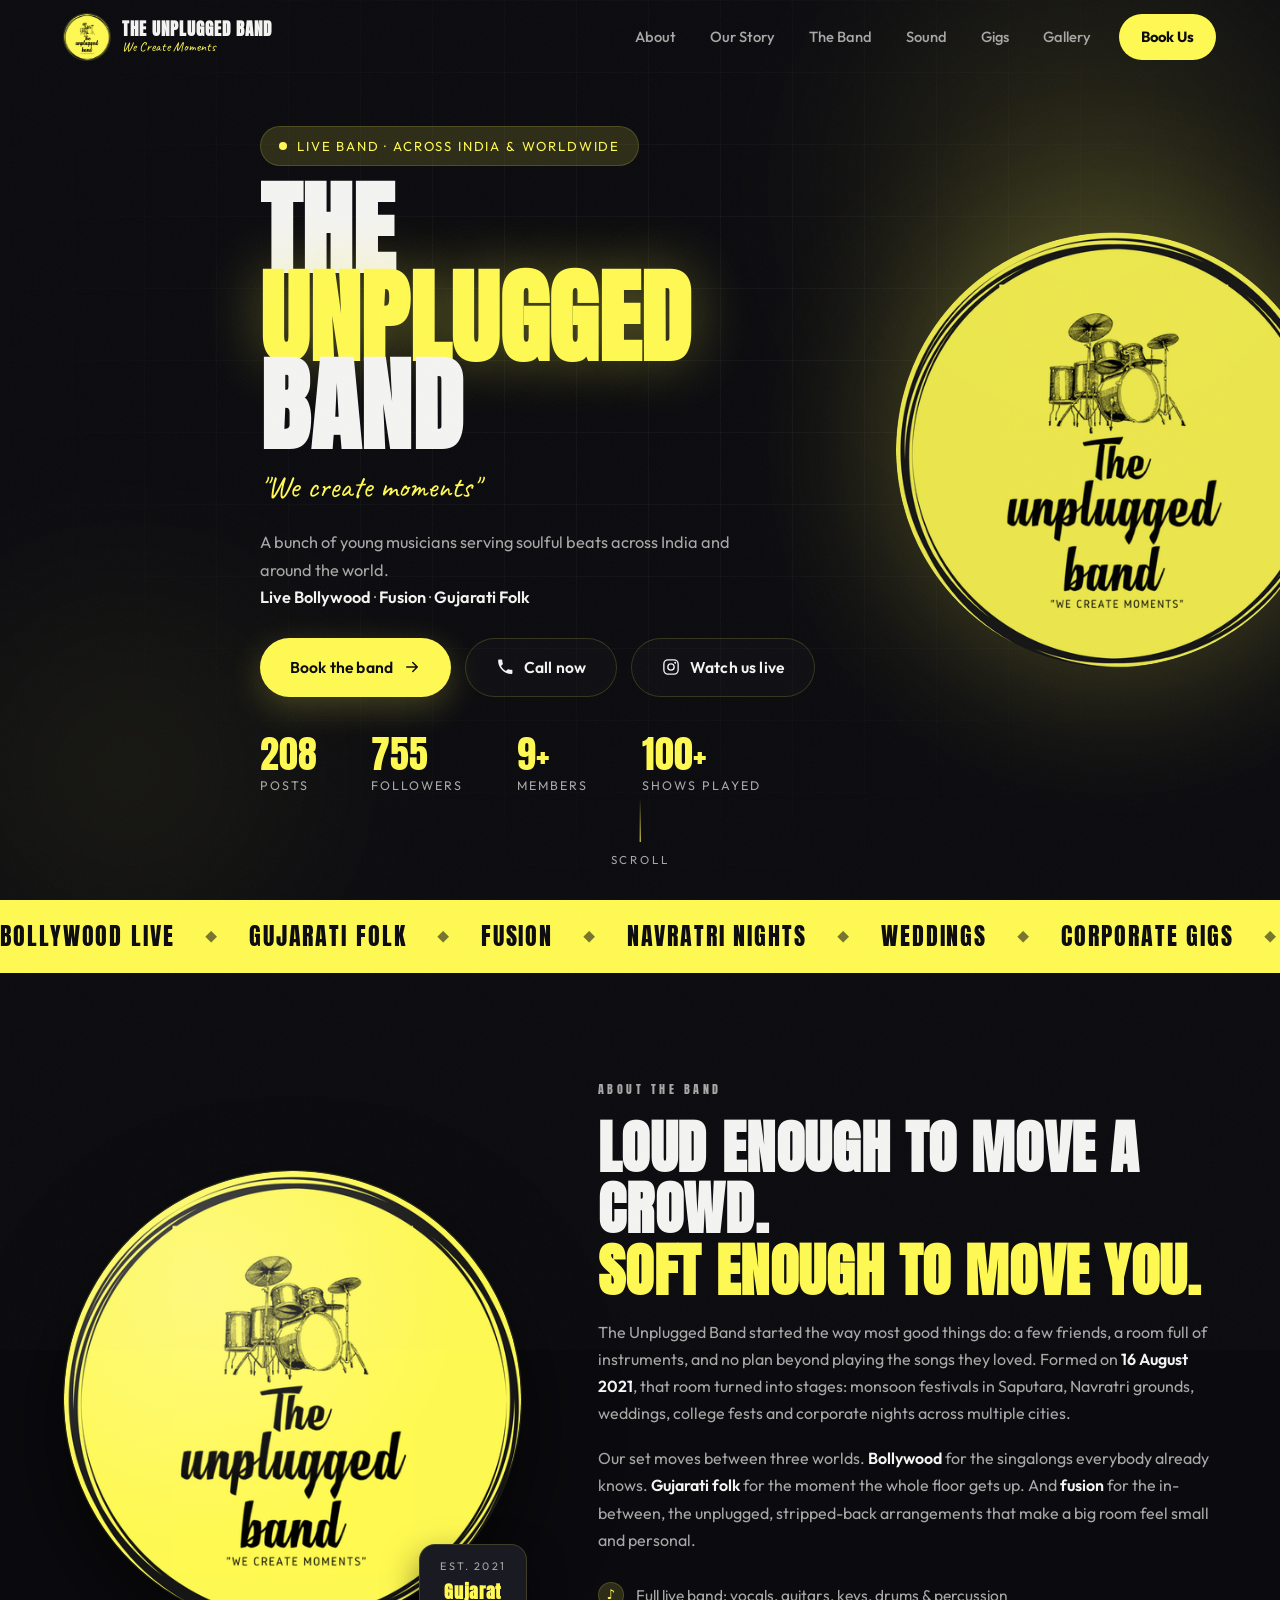
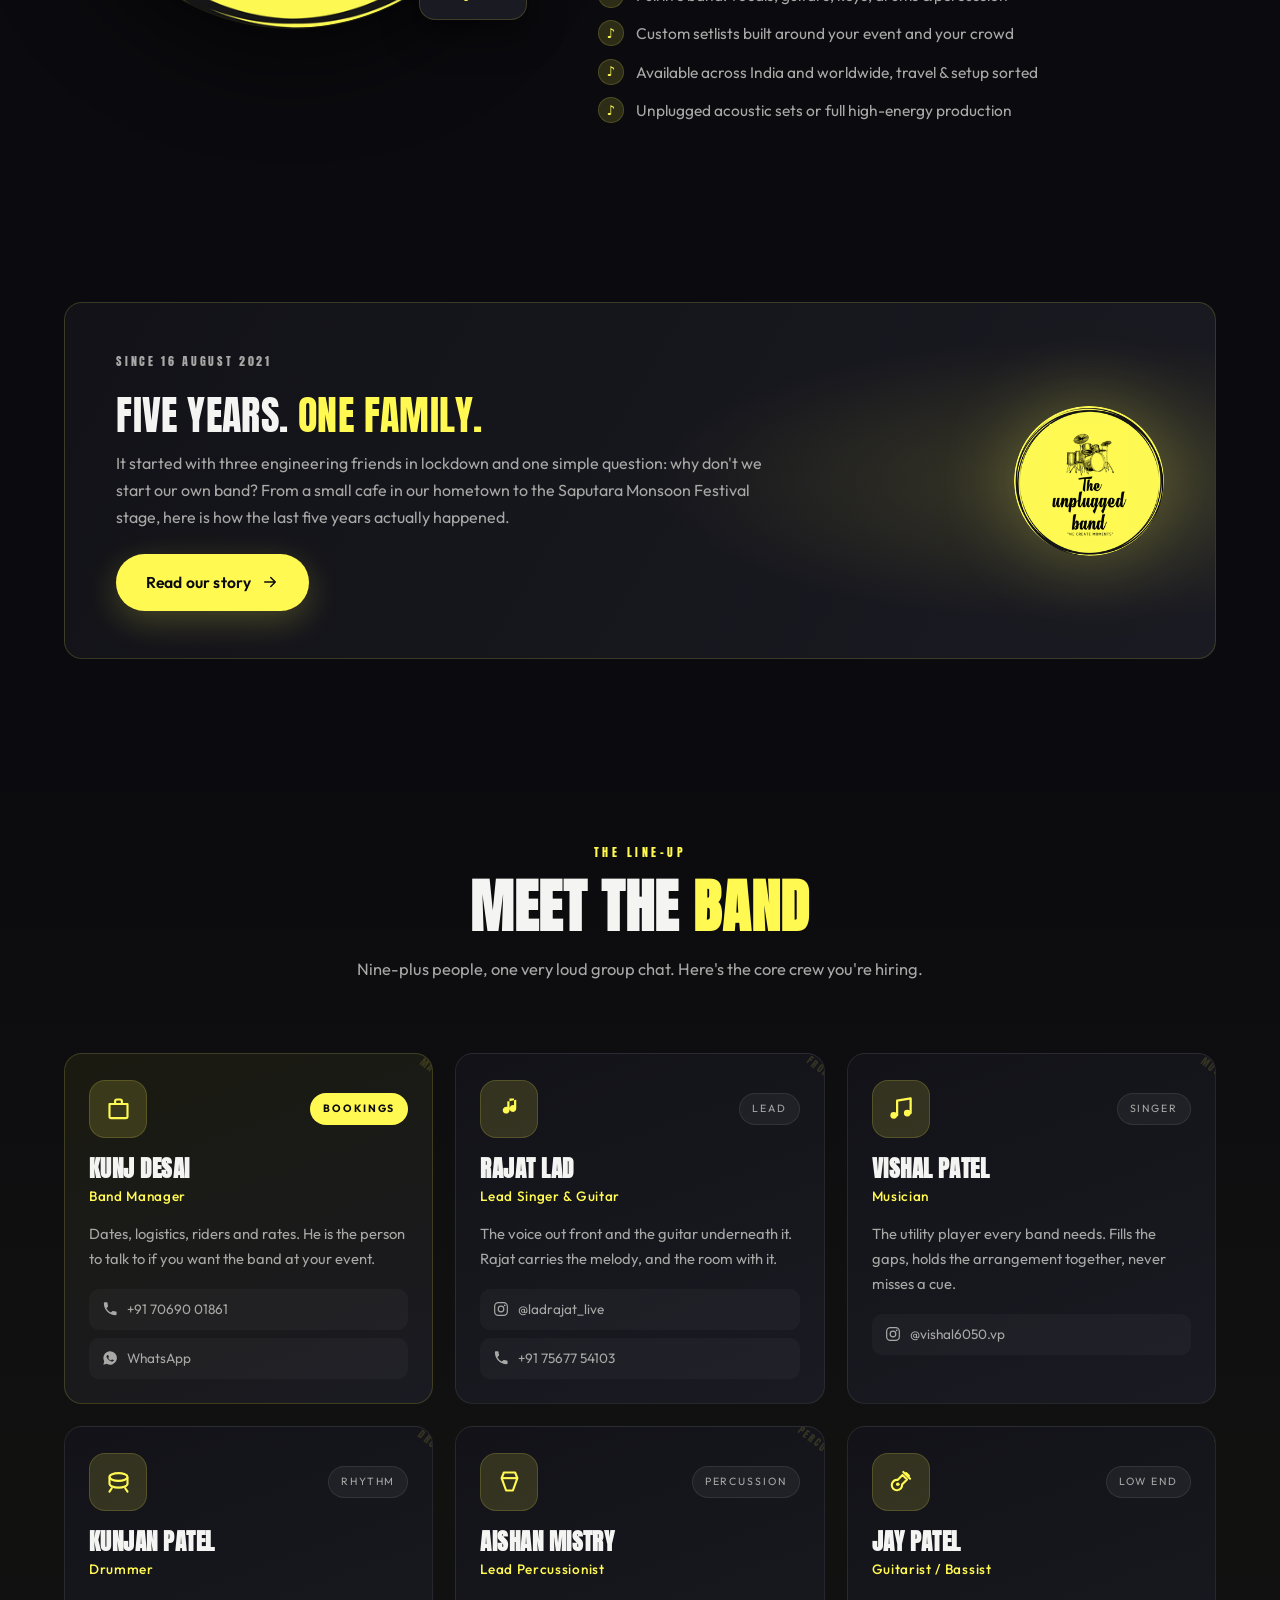
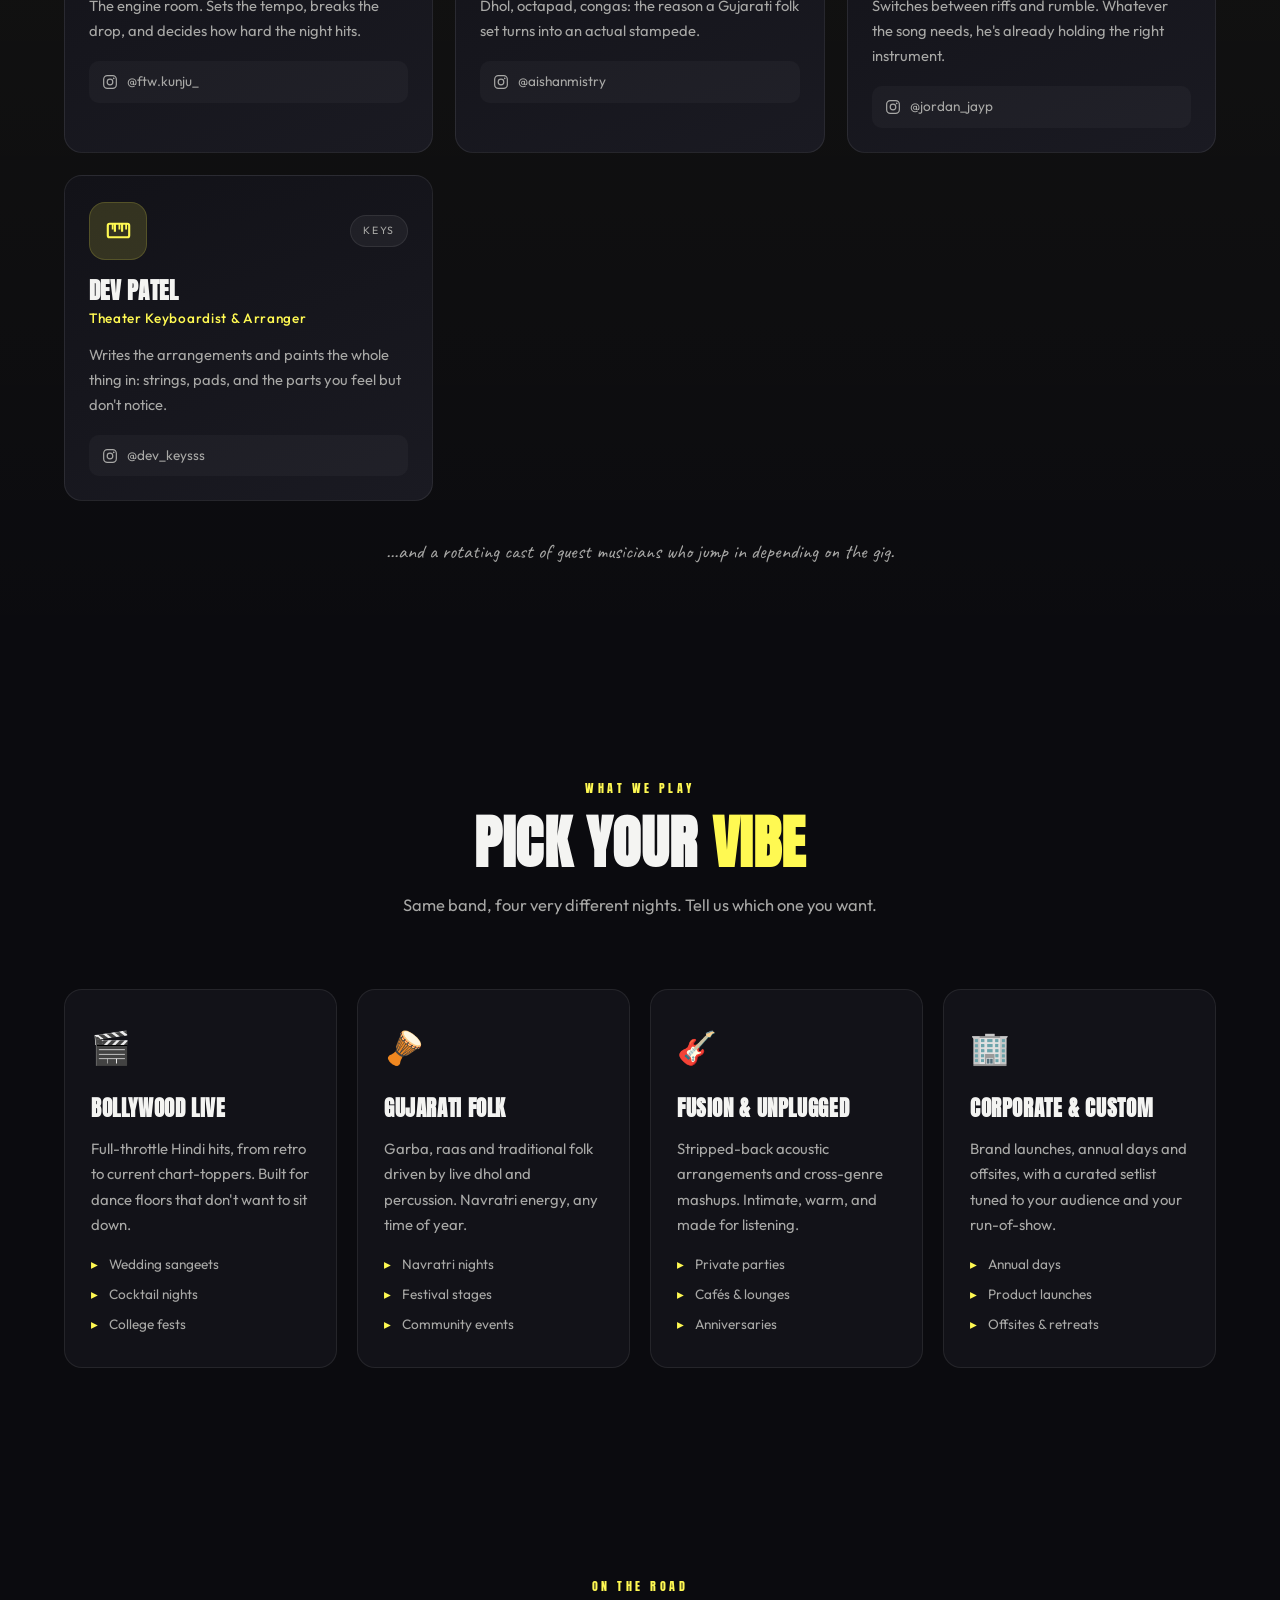
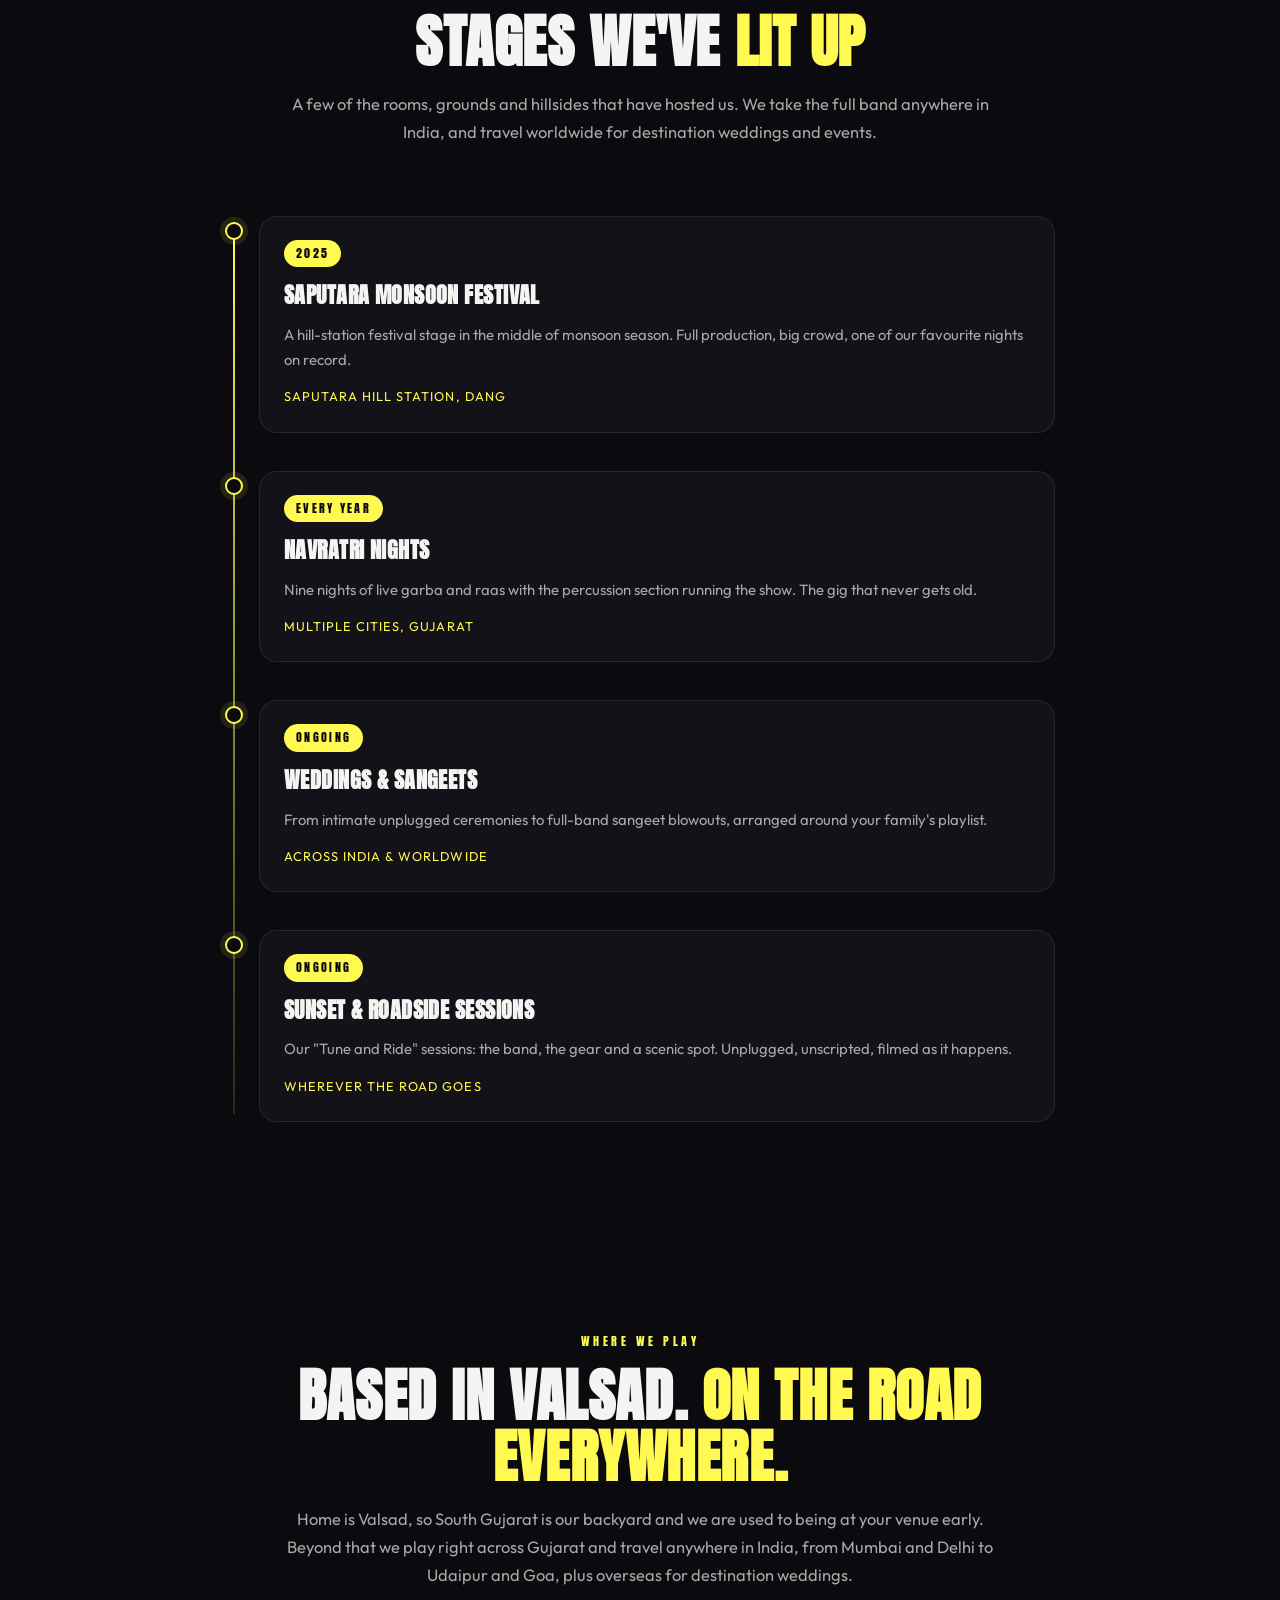
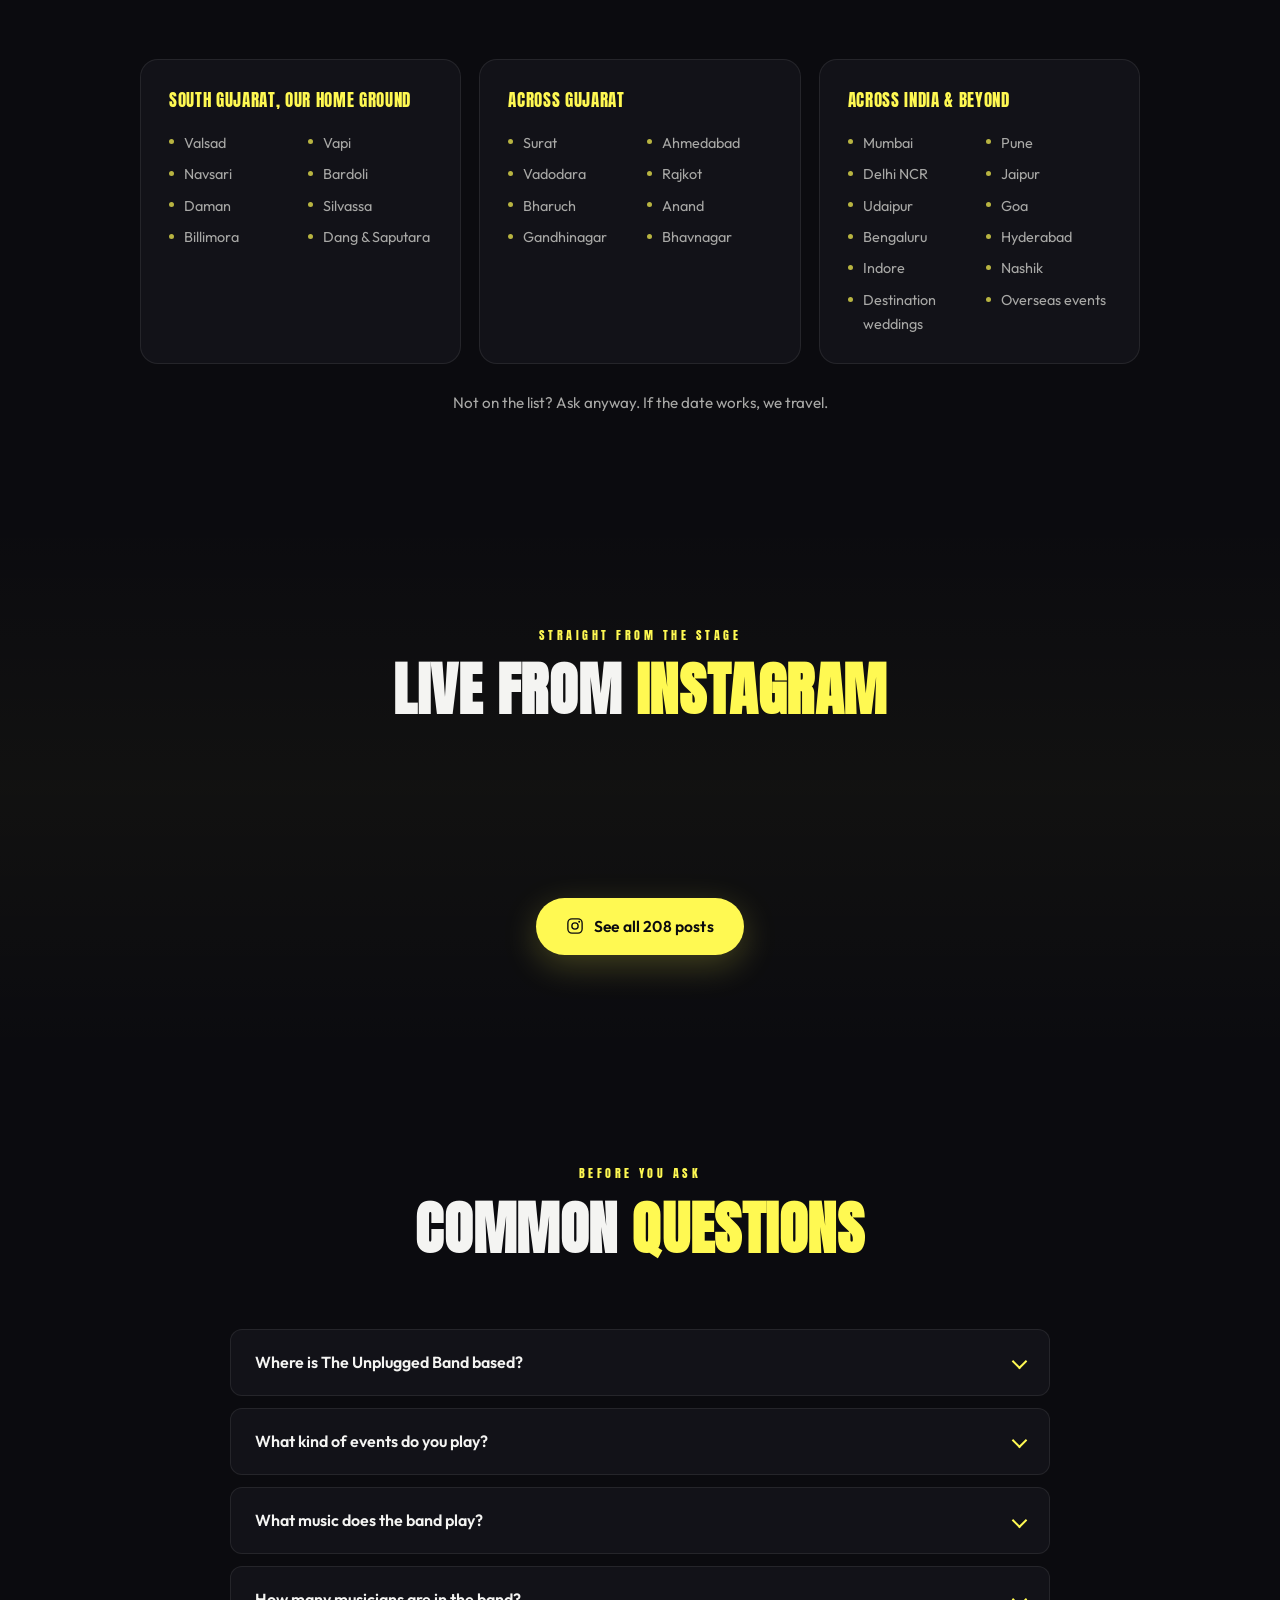
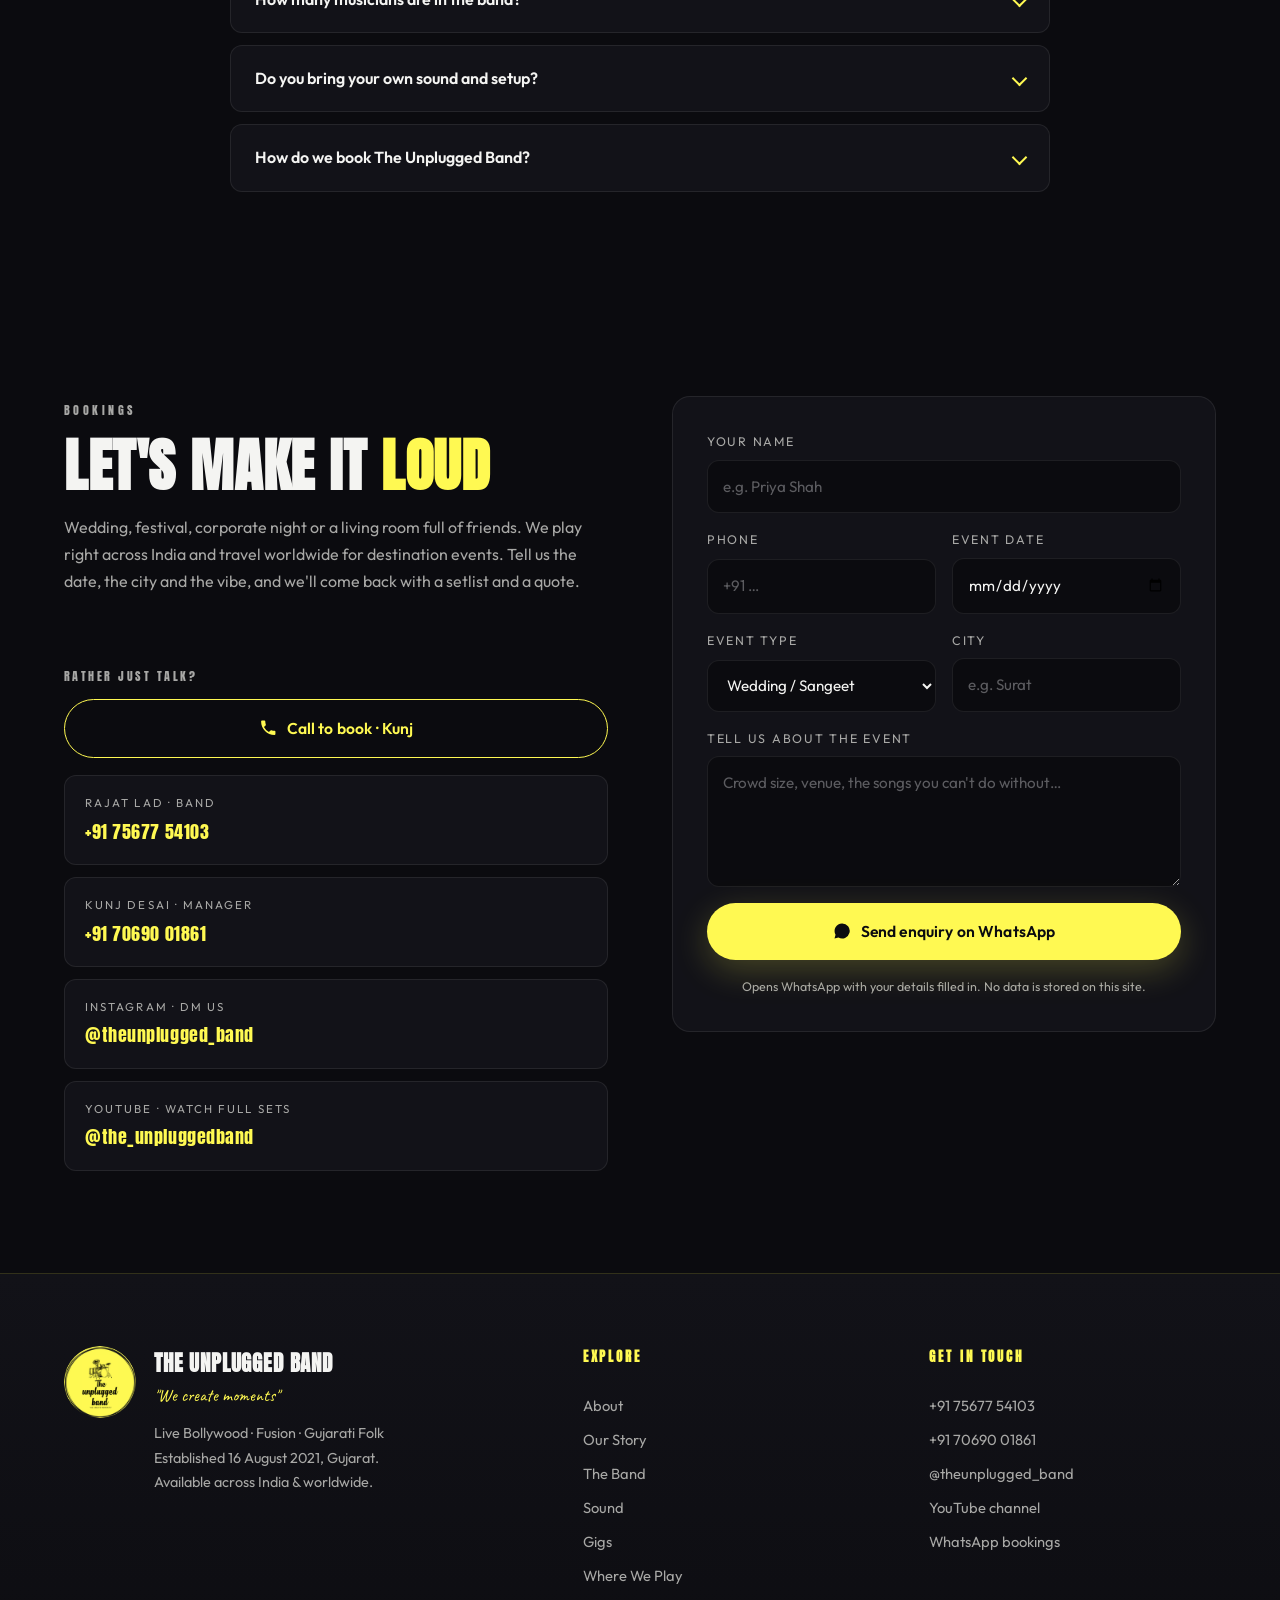
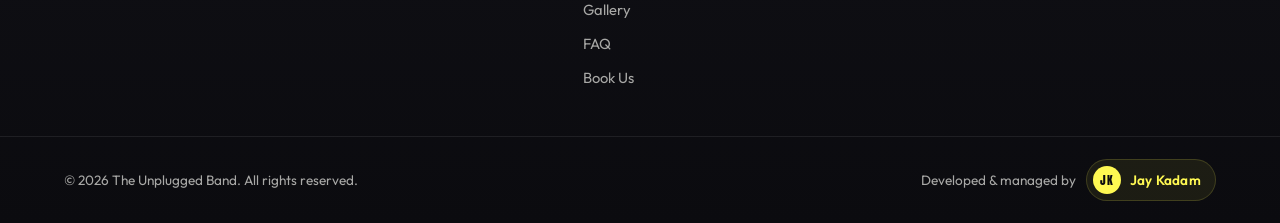
==== index.html @ 2ab8179c "Link the YouTube channel from the site and structured data @the_unpluggedband joins Instagram in the" ====
<!DOCTYPE html>
<html lang="en">
<head>
<meta charset="UTF-8" />
<meta name="viewport" content="width=device-width, initial-scale=1.0" />
<title>The Unplugged Band | Live Band in Gujarat &amp; Across India</title>
<meta name="description" content="Live Bollywood, Gujarati folk and fusion band from Valsad, Gujarat. Book The Unplugged Band for weddings, sangeet, Navratri, corporate events and private parties across Gujarat, India and overseas." />
<meta name="keywords" content="live band Gujarat, live band India, wedding band Gujarat, sangeet band, Navratri live band, garba band, Gujarati folk band, Bollywood live band, corporate event band, live band Valsad, live band Surat, destination wedding band India, The Unplugged Band" />
<meta name="geo.region" content="IN-GJ" />
<meta name="geo.placename" content="Valsad, Gujarat" />
<meta name="author" content="Jay Kadam" />
<meta name="theme-color" content="#0b0b0f" />

<meta name="google-site-verification" content="3UUYZmZNv0zjRYRVgIYDUnx5YWr0BU8aekdBNpIsIKQ" />

<link rel="icon" href="assets/images/favicon.ico" sizes="any" />
<link rel="icon" type="image/png" sizes="32x32" href="assets/images/logo-32.png" />
<link rel="apple-touch-icon" href="assets/images/apple-touch-icon.png" />
<link rel="manifest" href="site.webmanifest" />
<link rel="canonical" href="https://theunpluggedband.com/" />

<meta property="og:type" content="website" />
<meta property="og:site_name" content="The Unplugged Band" />
<meta property="og:title" content="The Unplugged Band | We Create Moments" />
<meta property="og:description" content="Live Bollywood, Gujarati folk and fusion band from Valsad, Gujarat. Weddings, sangeet, Navratri, corporate events and private parties." />
<meta property="og:locale" content="en_IN" />
<meta property="og:url" content="https://theunpluggedband.com/" />
<meta property="og:image" content="https://theunpluggedband.com/assets/images/og-image.png" />
<meta name="twitter:card" content="summary_large_image" />

<link rel="preconnect" href="https://fonts.googleapis.com" />
<link rel="preconnect" href="https://fonts.gstatic.com" crossorigin />
<link href="https://fonts.googleapis.com/css2?family=Anton&family=Bebas+Neue&family=Outfit:wght@300;400;500;600;700&family=Caveat:wght@600;700&display=swap" rel="stylesheet" />
<link rel="stylesheet" href="css/style.css" />

<script type="application/ld+json">
{
  "@context": "https://schema.org",
  "@type": "MusicGroup",
  "name": "The Unplugged Band",
  "alternateName": "theunplugged_band",
  "url": "https://theunpluggedband.com/",
  "logo": "https://theunpluggedband.com/assets/images/logo-512.png",
  "image": "https://theunpluggedband.com/assets/images/og-image.png",
  "description": "Live Bollywood, Gujarati folk and fusion band based in Valsad, Gujarat. Available for weddings, sangeet, Navratri, corporate events and private parties across South Gujarat, the rest of India and overseas.",
  "genre": ["Bollywood", "Fusion", "Gujarati Folk", "Live Music", "Garba", "Sufi"],
  "slogan": "We Create Moments",
  "foundingDate": "2021-08-16",
  "foundingLocation": { "@type": "Place", "name": "Valsad, Gujarat, India" },
  "areaServed": [
    { "@type": "City", "name": "Valsad" },
    { "@type": "City", "name": "Vapi" },
    { "@type": "City", "name": "Navsari" },
    { "@type": "City", "name": "Surat" },
    { "@type": "City", "name": "Daman" },
    { "@type": "City", "name": "Silvassa" },
    { "@type": "City", "name": "Bardoli" },
    { "@type": "City", "name": "Ahmedabad" },
    { "@type": "City", "name": "Vadodara" },
    { "@type": "City", "name": "Rajkot" },
    { "@type": "City", "name": "Mumbai" },
    { "@type": "City", "name": "Pune" },
    { "@type": "City", "name": "Delhi" },
    { "@type": "City", "name": "Jaipur" },
    { "@type": "City", "name": "Udaipur" },
    { "@type": "City", "name": "Goa" },
    { "@type": "City", "name": "Bengaluru" },
    { "@type": "City", "name": "Hyderabad" },
    { "@type": "AdministrativeArea", "name": "Gujarat" },
    { "@type": "Country", "name": "India" }
  ],
  "knowsLanguage": ["Hindi", "Gujarati", "English"],
  "sameAs": [
    "https://www.instagram.com/theunplugged_band/",
    "https://www.youtube.com/@the_unpluggedband"
  ],
  "address": {
    "@type": "PostalAddress",
    "addressLocality": "Valsad",
    "addressRegion": "Gujarat",
    "addressCountry": "IN"
  },
  "contactPoint": [
    {
      "@type": "ContactPoint",
      "contactType": "bookings",
      "name": "Kunj Desai, Band Manager",
      "telephone": "+91-70690-01861",
      "availableLanguage": ["Hindi", "Gujarati", "English"]
    },
    {
      "@type": "ContactPoint",
      "contactType": "bookings",
      "name": "Rajat Lad",
      "telephone": "+91-75677-54103",
      "availableLanguage": ["Hindi", "Gujarati", "English"]
    }
  ],
  "makesOffer": [
    { "@type": "Offer", "itemOffered": { "@type": "Service", "name": "Live band for weddings and sangeet" } },
    { "@type": "Offer", "itemOffered": { "@type": "Service", "name": "Navratri garba and live folk nights" } },
    { "@type": "Offer", "itemOffered": { "@type": "Service", "name": "Corporate events and annual days" } },
    { "@type": "Offer", "itemOffered": { "@type": "Service", "name": "Private parties and unplugged sets" } }
  ],
  "member": [
    { "@type": "Person", "name": "Rajat Lad", "sameAs": "https://www.instagram.com/ladrajat_live/" },
    { "@type": "Person", "name": "Vishal Patel", "sameAs": "https://www.instagram.com/vishal6050.vp/" },
    { "@type": "Person", "name": "Kunjan Patel", "sameAs": "https://www.instagram.com/ftw.kunju_/" },
    { "@type": "Person", "name": "Aishan Mistry", "sameAs": "https://www.instagram.com/aishanmistry/" },
    { "@type": "Person", "name": "Jay Patel", "sameAs": "https://www.instagram.com/jordan_jayp/" },
    { "@type": "Person", "name": "Dev Patel", "sameAs": "https://www.instagram.com/dev_keysss/" }
  ]
}
</script>

<script type="application/ld+json">
{
  "@context": "https://schema.org",
  "@type": "FAQPage",
  "mainEntity": [
    {
      "@type": "Question",
      "name": "Where is The Unplugged Band based?",
      "acceptedAnswer": { "@type": "Answer", "text": "We are based in Valsad, Gujarat. We regularly play across South Gujarat including Vapi, Navsari, Surat, Daman, Silvassa and Bardoli, and we travel anywhere in India and overseas for destination events." }
    },
    {
      "@type": "Question",
      "name": "What kind of events do you play?",
      "acceptedAnswer": { "@type": "Answer", "text": "Weddings and sangeet nights, Navratri and garba nights, corporate events and annual days, private parties, college festivals and cafe sets. Every setlist is built around the event and the crowd." }
    },
    {
      "@type": "Question",
      "name": "What music does the band play?",
      "acceptedAnswer": { "@type": "Answer", "text": "Three worlds: live Bollywood from retro to current chart-toppers, Gujarati folk including garba, raas and lagna geet driven by live dhol and percussion, and fusion or unplugged arrangements for quieter moments." }
    },
    {
      "@type": "Question",
      "name": "How many musicians are in the band?",
      "acceptedAnswer": { "@type": "Answer", "text": "Nine or more, including vocals, guitars, bass, keys, drums and percussion, plus a rotating cast of guest musicians. The line-up scales to the size of your event." }
    },
    {
      "@type": "Question",
      "name": "Do you bring your own sound and setup?",
      "acceptedAnswer": { "@type": "Answer", "text": "Yes. Sound and setup are sorted as part of the booking, whether it is a full high-energy production or a stripped-back acoustic set." }
    },
    {
      "@type": "Question",
      "name": "How do we book The Unplugged Band?",
      "acceptedAnswer": { "@type": "Answer", "text": "Send an enquiry through the booking form on this site, which opens WhatsApp with your details filled in, or call our manager Kunj Desai on +91 70690 01861. Wedding season and Navratri dates fill up early, so it is worth asking well ahead." }
    }
  ]
}
</script>
</head>
<body>

<div class="grain" aria-hidden="true"></div>

<div id="preloader" class="preloader">
  <div class="preloader__inner">
    <img src="assets/images/logo-256.png" alt="" class="preloader__logo" />
    <div class="preloader__bars" aria-hidden="true">
      <span></span><span></span><span></span><span></span><span></span>
    </div>
    <p class="preloader__text">Tuning up<span class="dots"></span></p>
  </div>
</div>

<a class="skip-link" href="#main">Skip to content</a>

<header class="nav" id="nav">
  <div class="nav__inner">
    <a href="#home" class="nav__brand" aria-label="The Unplugged Band, home">
      <img src="assets/images/logo-128.png" alt="The Unplugged Band logo" width="46" height="46" />
      <span class="nav__brand-text">
        <strong>The Unplugged Band</strong>
        <em>We Create Moments</em>
      </span>
    </a>

    <nav class="nav__links" id="navLinks" aria-label="Primary">
      <a href="#about">About</a>
      <a href="story.html">Our Story</a>
      <a href="#band">The Band</a>
      <a href="#sound">Sound</a>
      <a href="#gigs">Gigs</a>
      <a href="#gallery">Gallery</a>
      <a href="#booking" class="nav__cta">Book Us</a>
    </nav>

    <button class="nav__toggle" id="navToggle" aria-label="Toggle menu" aria-expanded="false" aria-controls="navLinks">
      <span></span><span></span><span></span>
    </button>
  </div>
</header>

<main id="main">

  <!-- ================= HERO ================= -->
  <section class="hero" id="home">
    <div class="hero__bg" aria-hidden="true">
      <div class="hero__blob hero__blob--1"></div>
      <div class="hero__blob hero__blob--2"></div>
      <div class="hero__grid"></div>
    </div>

    <div class="hero__content container">
      <p class="hero__eyebrow reveal">
        <span class="pulse-dot"></span> Live band · Across India &amp; worldwide
      </p>

      <h1 class="hero__title">
        <span class="line reveal">THE</span>
        <span class="line line--accent reveal">UNPLUGGED</span>
        <span class="line reveal">BAND</span>
      </h1>

      <p class="hero__tagline reveal">"We create moments"</p>

      <p class="hero__sub reveal">
        A bunch of young musicians serving soulful beats across India and around the world.<br />
        <strong>Live Bollywood</strong> · <strong>Fusion</strong> · <strong>Gujarati Folk</strong>
      </p>

      <div class="hero__actions reveal">
        <a href="#booking" class="btn btn--primary">
          <span>Book the band</span>
          <svg viewBox="0 0 24 24" width="18" height="18" aria-hidden="true"><path d="M5 12h14M13 6l6 6-6 6" fill="none" stroke="currentColor" stroke-width="2" stroke-linecap="round" stroke-linejoin="round"/></svg>
        </a>
        <a href="tel:+917069001861" class="btn btn--ghost">
          <svg viewBox="0 0 24 24" width="18" height="18" aria-hidden="true"><path d="M6.6 10.8a15.1 15.1 0 0 0 6.6 6.6l2.2-2.2a1.2 1.2 0 0 1 1.2-.3c1.3.4 2.7.7 4.1.7.7 0 1.2.5 1.2 1.2V20c0 .7-.5 1.2-1.2 1.2C10.9 21.2 2.8 13.1 2.8 3.2 2.8 2.5 3.3 2 4 2h3.2c.7 0 1.2.5 1.2 1.2 0 1.4.2 2.8.7 4.1.1.4 0 .9-.3 1.2z" fill="currentColor"/></svg>
          <span>Call now</span>
        </a>
        <a href="https://www.instagram.com/theunplugged_band/" target="_blank" rel="noopener" class="btn btn--ghost">
          <svg viewBox="0 0 24 24" width="18" height="18" aria-hidden="true"><rect x="2.5" y="2.5" width="19" height="19" rx="5.5" fill="none" stroke="currentColor" stroke-width="1.8"/><circle cx="12" cy="12" r="4.2" fill="none" stroke="currentColor" stroke-width="1.8"/><circle cx="17.6" cy="6.4" r="1.3" fill="currentColor"/></svg>
          <span>Watch us live</span>
        </a>
      </div>

      <div class="hero__stats reveal">
        <div class="stat"><span class="stat__num" data-count="208">0</span><span class="stat__label">Posts</span></div>
        <div class="stat"><span class="stat__num" data-count="755">0</span><span class="stat__label">Followers</span></div>
        <div class="stat"><span class="stat__num" data-count="9" data-suffix="+">0</span><span class="stat__label">Members</span></div>
        <div class="stat"><span class="stat__num" data-count="100" data-suffix="+">0</span><span class="stat__label">Shows played</span></div>
      </div>
    </div>

    <div class="hero__logo-wrap" aria-hidden="true">
      <img src="assets/images/logo-512.png" alt="" class="hero__logo" />
    </div>

    <a href="#about" class="hero__scroll" aria-label="Scroll to about">
      <span class="hero__scroll-line"></span>
      <span class="hero__scroll-text">Scroll</span>
    </a>
  </section>

  <!-- ================= MARQUEE ================= -->
  <div class="marquee" aria-hidden="true">
    <div class="marquee__track">
      <span>Bollywood Live</span><span class="marquee__dot">◆</span>
      <span>Gujarati Folk</span><span class="marquee__dot">◆</span>
      <span>Fusion</span><span class="marquee__dot">◆</span>
      <span>Navratri Nights</span><span class="marquee__dot">◆</span>
      <span>Weddings</span><span class="marquee__dot">◆</span>
      <span>Corporate Gigs</span><span class="marquee__dot">◆</span>
      <span>Sufi &amp; Unplugged</span><span class="marquee__dot">◆</span>
      <span>Across India</span><span class="marquee__dot">◆</span>
      <span>Worldwide</span><span class="marquee__dot">◆</span>
      <span>Bollywood Live</span><span class="marquee__dot">◆</span>
      <span>Gujarati Folk</span><span class="marquee__dot">◆</span>
      <span>Fusion</span><span class="marquee__dot">◆</span>
      <span>Navratri Nights</span><span class="marquee__dot">◆</span>
      <span>Weddings</span><span class="marquee__dot">◆</span>
      <span>Corporate Gigs</span><span class="marquee__dot">◆</span>
      <span>Sufi &amp; Unplugged</span><span class="marquee__dot">◆</span>
      <span>Across India</span><span class="marquee__dot">◆</span>
      <span>Worldwide</span><span class="marquee__dot">◆</span>
    </div>
  </div>

  <!-- ================= ABOUT ================= -->
  <section class="about section" id="about">
    <div class="container about__grid">
      <div class="about__visual reveal">
        <div class="about__disc">
          <img src="assets/images/logo-512.png" alt="The Unplugged Band logo" />
        </div>
        <div class="about__badge">
          <span>Est. 2021</span>
          <strong>Gujarat</strong>
        </div>
      </div>

      <div class="about__text">
        <p class="section__eyebrow reveal">About the band</p>
        <h2 class="section__title reveal">Loud enough to move a crowd.<br /><span class="text-accent">Soft enough to move you.</span></h2>
        <p class="reveal">
          The Unplugged Band started the way most good things do: a few friends, a room full of instruments,
          and no plan beyond playing the songs they loved. Formed on <strong>16 August 2021</strong>, that room
          turned into stages: monsoon festivals in Saputara, Navratri grounds, weddings, college fests and
          corporate nights across multiple cities.
        </p>
        <p class="reveal">
          Our set moves between three worlds. <strong>Bollywood</strong> for the singalongs everybody already knows.
          <strong>Gujarati folk</strong> for the moment the whole floor gets up. And <strong>fusion</strong> for the
          in-between, the unplugged, stripped-back arrangements that make a big room feel small and personal.
        </p>
        <ul class="about__points">
          <li class="reveal"><span class="tick">♪</span> Full live band: vocals, guitars, keys, drums &amp; percussion</li>
          <li class="reveal"><span class="tick">♪</span> Custom setlists built around your event and your crowd</li>
          <li class="reveal"><span class="tick">♪</span> Available across India and worldwide, travel &amp; setup sorted</li>
          <li class="reveal"><span class="tick">♪</span> Unplugged acoustic sets or full high-energy production</li>
        </ul>
      </div>
    </div>
  </section>

  <!-- ================= STORY TEASER ================= -->
  <section class="story-teaser">
    <div class="container">
      <div class="story-teaser__inner reveal">
        <div class="story-teaser__body">
          <p class="story-teaser__eyebrow">Since 16 August 2021</p>
          <h2>Five years. <span class="text-accent">One family.</span></h2>
          <p>
            It started with three engineering friends in lockdown and one simple question: why don't we
            start our own band? From a small cafe in our hometown to the Saputara Monsoon Festival stage,
            here is how the last five years actually happened.
          </p>
          <a href="story.html" class="btn btn--primary">
            <span>Read our story</span>
            <svg viewBox="0 0 24 24" width="18" height="18" aria-hidden="true"><path d="M5 12h14M13 6l6 6-6 6" fill="none" stroke="currentColor" stroke-width="2" stroke-linecap="round" stroke-linejoin="round"/></svg>
          </a>
        </div>
        <div class="story-teaser__disc" aria-hidden="true">
          <img src="assets/images/logo-256.png" alt="" />
        </div>
      </div>
    </div>
  </section>

  <!-- ================= BAND MEMBERS ================= -->
  <section class="band section" id="band">
    <div class="container">
      <div class="section__head">
        <p class="section__eyebrow reveal">The line-up</p>
        <h2 class="section__title reveal">Meet the <span class="text-accent">band</span></h2>
        <p class="section__lead reveal">Nine-plus people, one very loud group chat. Here's the core crew you're hiring.</p>
      </div>

      <div class="band__grid">

        <article class="member member--manager reveal" data-role="Manager">
          <div class="member__top">
            <div class="member__avatar" data-initials="KD">
              <svg viewBox="0 0 24 24" aria-hidden="true"><path d="M4 8h16v11a1.5 1.5 0 0 1-1.5 1.5h-13A1.5 1.5 0 0 1 4 19z" fill="none" stroke="currentColor" stroke-width="1.9" stroke-linejoin="round"/><path d="M9 8V5.5A1.5 1.5 0 0 1 10.5 4h3A1.5 1.5 0 0 1 15 5.5V8" fill="none" stroke="currentColor" stroke-width="1.9"/></svg>
            </div>
            <span class="member__tag member__tag--alt">Bookings</span>
          </div>
          <h3 class="member__name">Kunj Desai</h3>
          <p class="member__role">Band Manager</p>
          <p class="member__bio">Dates, logistics, riders and rates. He is the person to talk to if you want the band at your event.</p>
          <div class="member__links">
            <a href="tel:+917069001861" aria-label="Call Kunj Desai">
              <svg viewBox="0 0 24 24" width="16" height="16" aria-hidden="true"><path d="M6.6 10.8a15.1 15.1 0 0 0 6.6 6.6l2.2-2.2a1.2 1.2 0 0 1 1.2-.3c1.3.4 2.7.7 4.1.7.7 0 1.2.5 1.2 1.2V20c0 .7-.5 1.2-1.2 1.2C10.9 21.2 2.8 13.1 2.8 3.2 2.8 2.5 3.3 2 4 2h3.2c.7 0 1.2.5 1.2 1.2 0 1.4.2 2.8.7 4.1.1.4 0 .9-.3 1.2z" fill="currentColor"/></svg>
              <span>+91 70690 01861</span>
            </a>
            <a href="https://wa.me/917069001861" target="_blank" rel="noopener" aria-label="WhatsApp Kunj Desai">
              <svg viewBox="0 0 24 24" width="16" height="16" aria-hidden="true"><path d="M12 2a10 10 0 0 0-8.6 15L2 22l5.2-1.4A10 10 0 1 0 12 2zm5.3 14.1c-.2.6-1.3 1.2-1.8 1.2-.5.1-1 .1-1.7-.1-.4-.1-.9-.3-1.5-.6-2.7-1.2-4.4-3.9-4.6-4.1-.1-.2-1-1.4-1-2.6s.6-1.8.9-2.1c.2-.2.5-.3.7-.3h.5c.2 0 .4 0 .6.5s.8 2 .9 2.1c.1.2.1.3 0 .5s-.1.4-.3.6l-.4.4c-.1.1-.3.3-.1.6.2.3.7 1.2 1.5 1.9 1 .9 1.9 1.2 2.2 1.3.3.1.4.1.6-.1s.7-.8.9-1.1c.2-.3.4-.2.6-.1l2 1c.2.1.4.2.4.3.1.1.1.5-.1 1.1z" fill="currentColor"/></svg>
              <span>WhatsApp</span>
            </a>
          </div>
        </article>

        <article class="member reveal" data-role="Frontman">
          <div class="member__top">
            <div class="member__avatar" data-initials="RL">
              <svg viewBox="0 0 24 24" aria-hidden="true"><path d="M12 3v10.5a3 3 0 1 1-2-2.83V5.8l8-1.6V12a3 3 0 1 1-2-2.83V3z" fill="currentColor"/></svg>
            </div>
            <span class="member__tag">Lead</span>
          </div>
          <h3 class="member__name">Rajat Lad</h3>
          <p class="member__role">Lead Singer &amp; Guitar</p>
          <p class="member__bio">The voice out front and the guitar underneath it. Rajat carries the melody, and the room with it.</p>
          <div class="member__links">
            <a href="https://www.instagram.com/ladrajat_live/" target="_blank" rel="noopener" aria-label="Rajat Lad on Instagram">
              <svg viewBox="0 0 24 24" width="16" height="16" aria-hidden="true"><rect x="2.5" y="2.5" width="19" height="19" rx="5.5" fill="none" stroke="currentColor" stroke-width="1.8"/><circle cx="12" cy="12" r="4.2" fill="none" stroke="currentColor" stroke-width="1.8"/><circle cx="17.6" cy="6.4" r="1.3" fill="currentColor"/></svg>
              <span>@ladrajat_live</span>
            </a>
            <a href="tel:+917567754103" aria-label="Call Rajat Lad">
              <svg viewBox="0 0 24 24" width="16" height="16" aria-hidden="true"><path d="M6.6 10.8a15.1 15.1 0 0 0 6.6 6.6l2.2-2.2a1.2 1.2 0 0 1 1.2-.3c1.3.4 2.7.7 4.1.7.7 0 1.2.5 1.2 1.2V20c0 .7-.5 1.2-1.2 1.2C10.9 21.2 2.8 13.1 2.8 3.2 2.8 2.5 3.3 2 4 2h3.2c.7 0 1.2.5 1.2 1.2 0 1.4.2 2.8.7 4.1.1.4 0 .9-.3 1.2z" fill="currentColor"/></svg>
              <span>+91 75677 54103</span>
            </a>
          </div>
        </article>

        <article class="member reveal" data-role="Musician">
          <div class="member__top">
            <div class="member__avatar" data-initials="VP">
              <svg viewBox="0 0 24 24" aria-hidden="true"><path d="M9 18V5l12-2v13" fill="none" stroke="currentColor" stroke-width="2" stroke-linecap="round" stroke-linejoin="round"/><circle cx="6" cy="18" r="3" fill="currentColor"/><circle cx="18" cy="16" r="3" fill="currentColor"/></svg>
            </div>
            <span class="member__tag">Singer</span>
          </div>
          <h3 class="member__name">Vishal Patel</h3>
          <p class="member__role">Musician</p>
          <p class="member__bio">The utility player every band needs. Fills the gaps, holds the arrangement together, never misses a cue.</p>
          <div class="member__links">
            <a href="https://www.instagram.com/vishal6050.vp/" target="_blank" rel="noopener" aria-label="Vishal Patel on Instagram">
              <svg viewBox="0 0 24 24" width="16" height="16" aria-hidden="true"><rect x="2.5" y="2.5" width="19" height="19" rx="5.5" fill="none" stroke="currentColor" stroke-width="1.8"/><circle cx="12" cy="12" r="4.2" fill="none" stroke="currentColor" stroke-width="1.8"/><circle cx="17.6" cy="6.4" r="1.3" fill="currentColor"/></svg>
              <span>@vishal6050.vp</span>
            </a>
          </div>
        </article>

        <article class="member reveal" data-role="Drummer">
          <div class="member__top">
            <div class="member__avatar" data-initials="KP">
              <svg viewBox="0 0 24 24" aria-hidden="true"><ellipse cx="12" cy="8" rx="8" ry="3.4" fill="none" stroke="currentColor" stroke-width="1.9"/><path d="M4 8v6c0 1.9 3.6 3.4 8 3.4s8-1.5 8-3.4V8" fill="none" stroke="currentColor" stroke-width="1.9"/><path d="M6 18l-2 3M18 18l2 3" stroke="currentColor" stroke-width="1.9" stroke-linecap="round"/></svg>
            </div>
            <span class="member__tag">Rhythm</span>
          </div>
          <h3 class="member__name">Kunjan Patel</h3>
          <p class="member__role">Drummer</p>
          <p class="member__bio">The engine room. Sets the tempo, breaks the drop, and decides how hard the night hits.</p>
          <div class="member__links">
            <a href="https://www.instagram.com/ftw.kunju_/" target="_blank" rel="noopener" aria-label="Kunjan Patel on Instagram">
              <svg viewBox="0 0 24 24" width="16" height="16" aria-hidden="true"><rect x="2.5" y="2.5" width="19" height="19" rx="5.5" fill="none" stroke="currentColor" stroke-width="1.8"/><circle cx="12" cy="12" r="4.2" fill="none" stroke="currentColor" stroke-width="1.8"/><circle cx="17.6" cy="6.4" r="1.3" fill="currentColor"/></svg>
              <span>@ftw.kunju_</span>
            </a>
          </div>
        </article>

        <article class="member reveal" data-role="Percussion">
          <div class="member__top">
            <div class="member__avatar" data-initials="AM">
              <svg viewBox="0 0 24 24" aria-hidden="true"><path d="M7 4h10l2 5-4 11H9L5 9z" fill="none" stroke="currentColor" stroke-width="1.9" stroke-linejoin="round"/><path d="M5 9h14" stroke="currentColor" stroke-width="1.9"/></svg>
            </div>
            <span class="member__tag">Percussion</span>
          </div>
          <h3 class="member__name">Aishan Mistry</h3>
          <p class="member__role">Lead Percussionist</p>
          <p class="member__bio">Dhol, octapad, congas: the reason a Gujarati folk set turns into an actual stampede.</p>
          <div class="member__links">
            <a href="https://www.instagram.com/aishanmistry/" target="_blank" rel="noopener" aria-label="Aishan Mistry on Instagram">
              <svg viewBox="0 0 24 24" width="16" height="16" aria-hidden="true"><rect x="2.5" y="2.5" width="19" height="19" rx="5.5" fill="none" stroke="currentColor" stroke-width="1.8"/><circle cx="12" cy="12" r="4.2" fill="none" stroke="currentColor" stroke-width="1.8"/><circle cx="17.6" cy="6.4" r="1.3" fill="currentColor"/></svg>
              <span>@aishanmistry</span>
            </a>
          </div>
        </article>

        <article class="member reveal" data-role="Guitar">
          <div class="member__top">
            <div class="member__avatar" data-initials="JP">
              <svg viewBox="0 0 24 24" aria-hidden="true"><path d="M14.5 3.5l6 6M17 4.5l2.5 2.5" stroke="currentColor" stroke-width="1.9" stroke-linecap="round"/><path d="M13.8 6.2l4 4-4.4 4.4a4.6 4.6 0 1 1-4-4z" fill="none" stroke="currentColor" stroke-width="1.9" stroke-linejoin="round"/><circle cx="9.6" cy="14.4" r="1.6" fill="currentColor"/></svg>
            </div>
            <span class="member__tag">Low end</span>
          </div>
          <h3 class="member__name">Jay Patel</h3>
          <p class="member__role">Guitarist / Bassist</p>
          <p class="member__bio">Switches between riffs and rumble. Whatever the song needs, he's already holding the right instrument.</p>
          <div class="member__links">
            <a href="https://www.instagram.com/jordan_jayp/" target="_blank" rel="noopener" aria-label="Jay Patel on Instagram">
              <svg viewBox="0 0 24 24" width="16" height="16" aria-hidden="true"><rect x="2.5" y="2.5" width="19" height="19" rx="5.5" fill="none" stroke="currentColor" stroke-width="1.8"/><circle cx="12" cy="12" r="4.2" fill="none" stroke="currentColor" stroke-width="1.8"/><circle cx="17.6" cy="6.4" r="1.3" fill="currentColor"/></svg>
              <span>@jordan_jayp</span>
            </a>
          </div>
        </article>

        <article class="member reveal" data-role="Keys">
          <div class="member__top">
            <div class="member__avatar" data-initials="DP">
              <svg viewBox="0 0 24 24" aria-hidden="true"><rect x="2.5" y="6" width="19" height="12" rx="1.6" fill="none" stroke="currentColor" stroke-width="1.9"/><path d="M8.8 6v7M15.2 6v7" stroke="currentColor" stroke-width="1.9"/><path d="M6 6v5h1.6V6M12 6v5h1.6V6M18 6v5h1.6V6" fill="currentColor"/></svg>
            </div>
            <span class="member__tag">Keys</span>
          </div>
          <h3 class="member__name">Dev Patel</h3>
          <p class="member__role">Theater Keyboardist &amp; Arranger</p>
          <p class="member__bio">Writes the arrangements and paints the whole thing in: strings, pads, and the parts you feel but don't notice.</p>
          <div class="member__links">
            <a href="https://www.instagram.com/dev_keysss/" target="_blank" rel="noopener" aria-label="Dev Patel on Instagram">
              <svg viewBox="0 0 24 24" width="16" height="16" aria-hidden="true"><rect x="2.5" y="2.5" width="19" height="19" rx="5.5" fill="none" stroke="currentColor" stroke-width="1.8"/><circle cx="12" cy="12" r="4.2" fill="none" stroke="currentColor" stroke-width="1.8"/><circle cx="17.6" cy="6.4" r="1.3" fill="currentColor"/></svg>
              <span>@dev_keysss</span>
            </a>
          </div>
        </article>

      </div>

      <p class="band__note reveal">
        …and a rotating cast of guest musicians who jump in depending on the gig.
      </p>
    </div>
  </section>

  <!-- ================= SOUND / SERVICES ================= -->
  <section class="sound section" id="sound">
    <div class="container">
      <div class="section__head">
        <p class="section__eyebrow reveal">What we play</p>
        <h2 class="section__title reveal">Pick your <span class="text-accent">vibe</span></h2>
        <p class="section__lead reveal">Same band, four very different nights. Tell us which one you want.</p>
      </div>

      <div class="sound__grid">
        <article class="card reveal">
          <div class="card__icon">🎬</div>
          <h3>Bollywood Live</h3>
          <p>Full-throttle Hindi hits, from retro to current chart-toppers. Built for dance floors that don't want to sit down.</p>
          <ul><li>Wedding sangeets</li><li>Cocktail nights</li><li>College fests</li></ul>
        </article>

        <article class="card reveal">
          <div class="card__icon">🪘</div>
          <h3>Gujarati Folk</h3>
          <p>Garba, raas and traditional folk driven by live dhol and percussion. Navratri energy, any time of year.</p>
          <ul><li>Navratri nights</li><li>Festival stages</li><li>Community events</li></ul>
        </article>

        <article class="card reveal">
          <div class="card__icon">🎸</div>
          <h3>Fusion &amp; Unplugged</h3>
          <p>Stripped-back acoustic arrangements and cross-genre mashups. Intimate, warm, and made for listening.</p>
          <ul><li>Private parties</li><li>Cafés &amp; lounges</li><li>Anniversaries</li></ul>
        </article>

        <article class="card reveal">
          <div class="card__icon">🏢</div>
          <h3>Corporate &amp; Custom</h3>
          <p>Brand launches, annual days and offsites, with a curated setlist tuned to your audience and your run-of-show.</p>
          <ul><li>Annual days</li><li>Product launches</li><li>Offsites &amp; retreats</li></ul>
        </article>
      </div>
    </div>
  </section>

  <!-- ================= GIGS / TIMELINE ================= -->
  <section class="gigs section" id="gigs">
    <div class="container">
      <div class="section__head">
        <p class="section__eyebrow reveal">On the road</p>
        <h2 class="section__title reveal">Stages we've <span class="text-accent">lit up</span></h2>
        <p class="section__lead reveal">A few of the rooms, grounds and hillsides that have hosted us. We take the full
          band anywhere in India, and travel worldwide for destination weddings and events.</p>
      </div>

      <ol class="timeline">
        <li class="timeline__item reveal">
          <div class="timeline__marker"></div>
          <div class="timeline__body">
            <span class="timeline__year">2025</span>
            <h3>Saputara Monsoon Festival</h3>
            <p>A hill-station festival stage in the middle of monsoon season. Full production, big crowd, one of our favourite nights on record.</p>
            <span class="timeline__place">Saputara Hill Station, Dang</span>
          </div>
        </li>
        <li class="timeline__item reveal">
          <div class="timeline__marker"></div>
          <div class="timeline__body">
            <span class="timeline__year">Every year</span>
            <h3>Navratri Nights</h3>
            <p>Nine nights of live garba and raas with the percussion section running the show. The gig that never gets old.</p>
            <span class="timeline__place">Multiple cities, Gujarat</span>
          </div>
        </li>
        <li class="timeline__item reveal">
          <div class="timeline__marker"></div>
          <div class="timeline__body">
            <span class="timeline__year">Ongoing</span>
            <h3>Weddings &amp; Sangeets</h3>
            <p>From intimate unplugged ceremonies to full-band sangeet blowouts, arranged around your family's playlist.</p>
            <span class="timeline__place">Across India &amp; worldwide</span>
          </div>
        </li>
        <li class="timeline__item reveal">
          <div class="timeline__marker"></div>
          <div class="timeline__body">
            <span class="timeline__year">Ongoing</span>
            <h3>Sunset &amp; Roadside Sessions</h3>
            <p>Our "Tune and Ride" sessions: the band, the gear and a scenic spot. Unplugged, unscripted, filmed as it happens.</p>
            <span class="timeline__place">Wherever the road goes</span>
          </div>
        </li>
      </ol>
    </div>
  </section>

  <!-- ================= WHERE WE PLAY ================= -->
  <section class="areas section" id="areas">
    <div class="container">
      <div class="section__head">
        <p class="section__eyebrow reveal">Where we play</p>
        <h2 class="section__title reveal">Based in Valsad. <span class="text-accent">On the road everywhere.</span></h2>
        <p class="section__lead reveal">
          Home is Valsad, so South Gujarat is our backyard and we are used to being at your venue early.
          Beyond that we play right across Gujarat and travel anywhere in India, from Mumbai and Delhi to
          Udaipur and Goa, plus overseas for destination weddings.
        </p>
      </div>

      <div class="areas__grid">
        <article class="areas__card reveal">
          <h3>South Gujarat, our home ground</h3>
          <ul class="areas__list">
            <li>Valsad</li><li>Vapi</li><li>Navsari</li><li>Bardoli</li>
            <li>Daman</li><li>Silvassa</li><li>Billimora</li><li>Dang &amp; Saputara</li>
          </ul>
        </article>
        <article class="areas__card reveal">
          <h3>Across Gujarat</h3>
          <ul class="areas__list">
            <li>Surat</li><li>Ahmedabad</li><li>Vadodara</li><li>Rajkot</li>
            <li>Bharuch</li><li>Anand</li><li>Gandhinagar</li><li>Bhavnagar</li>
          </ul>
        </article>
        <article class="areas__card reveal">
          <h3>Across India &amp; beyond</h3>
          <ul class="areas__list">
            <li>Mumbai</li><li>Pune</li><li>Delhi NCR</li><li>Jaipur</li>
            <li>Udaipur</li><li>Goa</li><li>Bengaluru</li><li>Hyderabad</li>
            <li>Indore</li><li>Nashik</li><li>Destination weddings</li><li>Overseas events</li>
          </ul>
        </article>
      </div>

      <p class="areas__note reveal">
        Not on the list? Ask anyway. If the date works, we travel.
      </p>
    </div>
  </section>

  <!-- ================= GALLERY / INSTAGRAM ================= -->
  <section class="gallery section" id="gallery">
    <div class="container">
      <div class="section__head">
        <p class="section__eyebrow reveal">Straight from the stage</p>
        <h2 class="section__title reveal">Live from <span class="text-accent">Instagram</span></h2>
        <p class="section__lead reveal">
          Real footage from our shows, pulled live from
          <a href="https://www.instagram.com/theunplugged_band/" target="_blank" rel="noopener">@theunplugged_band</a>.
        </p>
      </div>

      <div class="gallery__embeds">
        <blockquote class="instagram-media" data-instgrm-permalink="https://www.instagram.com/p/Da5vO-uCIQY/" data-instgrm-version="14"></blockquote>
        <blockquote class="instagram-media" data-instgrm-permalink="https://www.instagram.com/reel/DauPSLcoQOE/" data-instgrm-version="14"></blockquote>
        <blockquote class="instagram-media" data-instgrm-permalink="https://www.instagram.com/reel/DamoIG0IWOP/" data-instgrm-version="14"></blockquote>
        <blockquote class="instagram-media" data-instgrm-permalink="https://www.instagram.com/p/DaSGQVyCBwH/" data-instgrm-version="14"></blockquote>
        <blockquote class="instagram-media" data-instgrm-permalink="https://www.instagram.com/reel/DaMwvo1IaVw/" data-instgrm-version="14"></blockquote>
        <blockquote class="instagram-media" data-instgrm-permalink="https://www.instagram.com/reel/DZVbLxCodur/" data-instgrm-version="14"></blockquote>
      </div>

      <div class="gallery__cta reveal">
        <a href="https://www.instagram.com/theunplugged_band/" target="_blank" rel="noopener" class="btn btn--primary">
          <svg viewBox="0 0 24 24" width="18" height="18" aria-hidden="true"><rect x="2.5" y="2.5" width="19" height="19" rx="5.5" fill="none" stroke="currentColor" stroke-width="1.8"/><circle cx="12" cy="12" r="4.2" fill="none" stroke="currentColor" stroke-width="1.8"/><circle cx="17.6" cy="6.4" r="1.3" fill="currentColor"/></svg>
          <span>See all 208 posts</span>
        </a>
      </div>
    </div>
  </section>

  <!-- ================= BOOKING ================= -->
  <!-- ================= FAQ ================= -->
  <section class="faq section" id="faq">
    <div class="container">
      <div class="section__head">
        <p class="section__eyebrow reveal">Before you ask</p>
        <h2 class="section__title reveal">Common <span class="text-accent">questions</span></h2>
      </div>

      <div class="faq__list">
        <details class="faq__item reveal">
          <summary><h3>Where is The Unplugged Band based?</h3></summary>
          <p>We are based in Valsad, Gujarat. We regularly play across South Gujarat including Vapi, Navsari,
          Surat, Daman, Silvassa and Bardoli, and we travel anywhere in India and overseas for destination events.</p>
        </details>

        <details class="faq__item reveal">
          <summary><h3>What kind of events do you play?</h3></summary>
          <p>Weddings and sangeet nights, Navratri and garba nights, corporate events and annual days, private
          parties, college festivals and cafe sets. Every setlist is built around the event and the crowd.</p>
        </details>

        <details class="faq__item reveal">
          <summary><h3>What music does the band play?</h3></summary>
          <p>Three worlds: live Bollywood from retro to current chart-toppers, Gujarati folk including garba,
          raas and lagna geet driven by live dhol and percussion, and fusion or unplugged arrangements for the
          quieter moments.</p>
        </details>

        <details class="faq__item reveal">
          <summary><h3>How many musicians are in the band?</h3></summary>
          <p>Nine or more, including vocals, guitars, bass, keys, drums and percussion, plus a rotating cast of
          guest musicians. The line-up scales to the size of your event.</p>
        </details>

        <details class="faq__item reveal">
          <summary><h3>Do you bring your own sound and setup?</h3></summary>
          <p>Yes. Sound and setup are sorted as part of the booking, whether it is a full high-energy production
          or a stripped-back acoustic set.</p>
        </details>

        <details class="faq__item reveal">
          <summary><h3>How do we book The Unplugged Band?</h3></summary>
          <p>Send an enquiry through the <a href="#booking">booking form</a> below, which opens WhatsApp with your
          details filled in, or call our manager Kunj Desai on <a href="tel:+917069001861">+91 70690 01861</a>.
          Wedding season and Navratri dates fill up early, so it is worth asking well ahead.</p>
        </details>
      </div>
    </div>
  </section>

  <!-- ================= BOOKING ================= -->
  <section class="booking section" id="booking">
    <div class="container booking__grid">
      <div class="booking__intro">
        <p class="section__eyebrow reveal">Bookings</p>
        <h2 class="section__title reveal">Let's make it <span class="text-accent">loud</span></h2>
        <p class="reveal">
          Wedding, festival, corporate night or a living room full of friends. We play right across India and
          travel worldwide for destination events. Tell us the date, the city and the vibe, and we'll come
          back with a setlist and a quote.
        </p>
      </div>

      <form class="booking__form reveal" id="bookingForm" novalidate>
        <div class="field">
          <label for="bf-name">Your name</label>
          <input type="text" id="bf-name" name="name" required placeholder="e.g. Priya Shah" />
        </div>
        <div class="field-row">
          <div class="field">
            <label for="bf-phone">Phone</label>
            <input type="tel" id="bf-phone" name="phone" required placeholder="+91 …" />
          </div>
          <div class="field">
            <label for="bf-date">Event date</label>
            <input type="date" id="bf-date" name="date" />
          </div>
        </div>
        <div class="field-row">
          <div class="field">
            <label for="bf-type">Event type</label>
            <select id="bf-type" name="eventType">
              <option>Wedding / Sangeet</option>
              <option>Navratri / Festival</option>
              <option>Corporate event</option>
              <option>Private party</option>
              <option>College fest</option>
              <option>Other</option>
            </select>
          </div>
          <div class="field">
            <label for="bf-city">City</label>
            <input type="text" id="bf-city" name="city" placeholder="e.g. Surat" />
          </div>
        </div>
        <div class="field">
          <label for="bf-msg">Tell us about the event</label>
          <textarea id="bf-msg" name="message" rows="4" placeholder="Crowd size, venue, the songs you can't do without…"></textarea>
        </div>

        <button type="submit" class="btn btn--primary btn--block">
          <svg viewBox="0 0 24 24" width="18" height="18" aria-hidden="true"><path d="M12 2a10 10 0 0 0-8.6 15L2 22l5.2-1.4A10 10 0 1 0 12 2z" fill="currentColor"/></svg>
          <span>Send enquiry on WhatsApp</span>
        </button>
        <p class="booking__form-note">Opens WhatsApp with your details filled in. No data is stored on this site.</p>
      </form>

      <div class="booking__aside">
        <p class="booking__aside-title reveal">Rather just talk?</p>
        <a class="btn btn--call reveal" href="tel:+917069001861">
          <svg viewBox="0 0 24 24" width="18" height="18" aria-hidden="true"><path d="M6.6 10.8a15.1 15.1 0 0 0 6.6 6.6l2.2-2.2a1.2 1.2 0 0 1 1.2-.3c1.3.4 2.7.7 4.1.7.7 0 1.2.5 1.2 1.2V20c0 .7-.5 1.2-1.2 1.2C10.9 21.2 2.8 13.1 2.8 3.2 2.8 2.5 3.3 2 4 2h3.2c.7 0 1.2.5 1.2 1.2 0 1.4.2 2.8.7 4.1.1.4 0 .9-.3 1.2z" fill="currentColor"/></svg>
          <span>Call to book · Kunj</span>
        </a>

        <div class="booking__contacts">
          <a class="contact-card reveal" href="tel:+917567754103">
            <span class="contact-card__label">Rajat Lad · Band</span>
            <span class="contact-card__value">+91 75677 54103</span>
          </a>
          <a class="contact-card reveal" href="tel:+917069001861">
            <span class="contact-card__label">Kunj Desai · Manager</span>
            <span class="contact-card__value">+91 70690 01861</span>
          </a>
          <a class="contact-card contact-card--ig reveal" href="https://www.instagram.com/theunplugged_band/" target="_blank" rel="noopener">
            <span class="contact-card__label">Instagram · DM us</span>
            <span class="contact-card__value">@theunplugged_band</span>
          </a>
          <a class="contact-card reveal" href="https://www.youtube.com/@the_unpluggedband" target="_blank" rel="noopener">
            <span class="contact-card__label">YouTube · Watch full sets</span>
            <span class="contact-card__value">@the_unpluggedband</span>
          </a>
        </div>
      </div>
    </div>
  </section>

</main>

<footer class="footer">
  <div class="container footer__inner">
    <div class="footer__brand">
      <img src="assets/images/logo-180.png" alt="The Unplugged Band logo" width="72" height="72" />
      <div>
        <strong>The Unplugged Band</strong>
        <em>"We create moments"</em>
        <p>Live Bollywood · Fusion · Gujarati Folk<br />Established 16 August 2021, Gujarat.<br />Available across India &amp; worldwide.</p>
      </div>
    </div>

    <nav class="footer__nav" aria-label="Footer">
      <h4>Explore</h4>
      <a href="#about">About</a>
      <a href="story.html">Our Story</a>
      <a href="#band">The Band</a>
      <a href="#sound">Sound</a>
      <a href="#gigs">Gigs</a>
      <a href="#areas">Where We Play</a>
      <a href="#gallery">Gallery</a>
      <a href="#faq">FAQ</a>
      <a href="#booking">Book Us</a>
    </nav>

    <div class="footer__contact">
      <h4>Get in touch</h4>
      <a href="tel:+917567754103">+91 75677 54103</a>
      <a href="tel:+917069001861">+91 70690 01861</a>
      <a href="https://www.instagram.com/theunplugged_band/" target="_blank" rel="noopener">@theunplugged_band</a>
      <a href="https://www.youtube.com/@the_unpluggedband" target="_blank" rel="noopener">YouTube channel</a>
      <a href="https://wa.me/917069001861" target="_blank" rel="noopener">WhatsApp bookings</a>
    </div>
  </div>

  <div class="footer__bar">
    <div class="container footer__bar-inner">
      <p class="footer__copy">
        &copy; <span id="year">2026</span> The Unplugged Band. All rights reserved.
      </p>
      <p class="footer__credit">
        <span class="footer__credit-label">Developed &amp; managed by</span>
        <span class="footer__dev">
          <span class="footer__dev-mark" aria-hidden="true">JK</span>
          <strong>Jay Kadam</strong>
        </span>
      </p>
    </div>
  </div>
</footer>

<button class="to-top" id="toTop" aria-label="Back to top">
  <svg viewBox="0 0 24 24" width="20" height="20" aria-hidden="true"><path d="M12 19V5M6 11l6-6 6 6" fill="none" stroke="currentColor" stroke-width="2" stroke-linecap="round" stroke-linejoin="round"/></svg>
</button>

<script async src="https://www.instagram.com/embed.js"></script>
<script src="js/main.js"></script>
</body>
</html>
---- css/style.css ----
/* ============================================================
   The Unplugged Band, theunpluggedband.com
   Developed & managed by Jay Kadam
   ============================================================ */

:root {
  --yellow: #fff952;
  --yellow-deep: #f2e02b;
  --yellow-soft: rgba(255, 249, 82, 0.14);
  --ink: #0b0b0f;
  --ink-2: #121218;
  --ink-3: #1a1a22;
  --line: rgba(255, 249, 82, 0.16);
  --line-soft: rgba(255, 255, 255, 0.08);
  --text: #f4f4f2;
  --text-dim: #a8a8a6;
  --radius: 18px;
  --radius-sm: 12px;
  --shell: min(1180px, 90vw);
  --ease: cubic-bezier(0.22, 1, 0.36, 1);
  --font-display: "Anton", "Bebas Neue", Impact, sans-serif;
  --font-body: "Outfit", system-ui, -apple-system, sans-serif;
  --font-script: "Caveat", cursive;
}

* { margin: 0; padding: 0; box-sizing: border-box; }

html {
  scroll-behavior: smooth;
  scroll-padding-top: 92px;
  -webkit-text-size-adjust: 100%;
}

body {
  background: var(--ink);
  color: var(--text);
  font-family: var(--font-body);
  font-size: 1rem;
  line-height: 1.7;
  overflow-x: hidden;
  -webkit-font-smoothing: antialiased;
}

img { max-width: 100%; display: block; }
a { color: inherit; text-decoration: none; }
ul, ol { list-style: none; }
button { font: inherit; cursor: pointer; border: none; background: none; color: inherit; }
input, select, textarea { font: inherit; }

::selection { background: var(--yellow); color: var(--ink); }

.container { width: var(--shell); margin-inline: auto; }
.text-accent { color: var(--yellow); }

.skip-link {
  position: absolute; top: -100px; left: 16px; z-index: 999;
  background: var(--yellow); color: var(--ink);
  padding: 10px 18px; border-radius: 0 0 10px 10px; font-weight: 600;
}
.skip-link:focus { top: 0; }

/* ---------- film grain ---------- */
.grain {
  position: fixed; inset: -50%;
  pointer-events: none; z-index: 9998; opacity: 0.035;
  background-image: url("data:image/svg+xml,%3Csvg xmlns='http://www.w3.org/2000/svg' width='200' height='200'%3E%3Cfilter id='n'%3E%3CfeTurbulence type='fractalNoise' baseFrequency='0.85' numOctaves='3'/%3E%3C/filter%3E%3Crect width='200' height='200' filter='url(%23n)'/%3E%3C/svg%3E");
  animation: grainShift 0.6s steps(2) infinite;
}
@keyframes grainShift {
  0%, 100% { transform: translate(0, 0); }
  50%      { transform: translate(-2%, 1%); }
}

/* ============================================================
   PRELOADER
   ============================================================ */
.preloader {
  position: fixed; inset: 0; z-index: 9999;
  display: grid; place-items: center;
  background: var(--ink);
  transition: opacity 0.45s var(--ease), visibility 0.45s;
}
.preloader.is-done { opacity: 0; visibility: hidden; }
.preloader__inner { display: grid; justify-items: center; gap: 22px; }
.preloader__logo {
  width: 108px; height: 108px; border-radius: 50%;
  animation: discSpin 2.2s linear infinite;
  box-shadow: 0 0 60px rgba(255, 249, 82, 0.28);
}
/* Record on a turntable: one continuous revolution, constant speed. */
@keyframes discSpin {
  from { transform: rotate(0deg); }
  to   { transform: rotate(360deg); }
}
.preloader__bars { display: flex; gap: 5px; align-items: flex-end; height: 30px; }
.preloader__bars span {
  width: 4px; background: var(--yellow); border-radius: 2px;
  animation: eq 1s ease-in-out infinite;
}
.preloader__bars span:nth-child(1) { animation-delay: 0s; }
.preloader__bars span:nth-child(2) { animation-delay: 0.15s; }
.preloader__bars span:nth-child(3) { animation-delay: 0.3s; }
.preloader__bars span:nth-child(4) { animation-delay: 0.45s; }
.preloader__bars span:nth-child(5) { animation-delay: 0.6s; }
@keyframes eq {
  0%, 100% { height: 8px; opacity: 0.5; }
  50%      { height: 28px; opacity: 1; }
}
.preloader__text {
  font-family: var(--font-display);
  letter-spacing: 0.22em; text-transform: uppercase;
  font-size: 0.8rem; color: var(--text-dim);
}
.dots::after { content: ""; animation: dots 1.4s steps(4) infinite; }
@keyframes dots {
  0% { content: ""; } 25% { content: "."; }
  50% { content: ".."; } 75% { content: "..."; }
}

/* ============================================================
   NAV
   ============================================================ */
.nav {
  position: fixed; top: 0; left: 0; right: 0; z-index: 900;
  transition: background 0.4s var(--ease), backdrop-filter 0.4s, border-color 0.4s, padding 0.4s;
  border-bottom: 1px solid transparent;
  padding: 14px 0;
}
.nav.is-stuck {
  background: rgba(11, 11, 15, 0.82);
  backdrop-filter: blur(16px) saturate(1.4);
  -webkit-backdrop-filter: blur(16px) saturate(1.4);
  border-bottom-color: var(--line);
  padding: 8px 0;
}
.nav__inner {
  width: var(--shell); margin-inline: auto;
  display: flex; align-items: center; justify-content: space-between; gap: 20px;
}
.nav__brand { display: flex; align-items: center; gap: 12px; }
.nav__brand img {
  width: 46px; height: 46px; border-radius: 50%;
  transition: transform 0.5s var(--ease);
  box-shadow: 0 0 0 1px var(--line);
}
.nav__brand:hover img { transform: rotate(-10deg) scale(1.06); }
.nav__brand-text { display: grid; line-height: 1.15; }
.nav__brand-text strong {
  font-family: var(--font-display);
  font-size: 1.05rem; letter-spacing: 0.06em; text-transform: uppercase;
}
.nav__brand-text em {
  font-family: var(--font-script);
  font-style: normal; font-size: 0.85rem; color: var(--yellow);
}

.nav__links { display: flex; align-items: center; gap: 6px; }
.nav__links a {
  position: relative; padding: 9px 14px; border-radius: 999px;
  font-size: 0.92rem; font-weight: 500; color: var(--text-dim);
  transition: color 0.25s, background 0.25s;
}
.nav__links a:hover,
.nav__links a.is-active { color: var(--text); background: rgba(255, 255, 255, 0.05); }
.nav__links .nav__cta {
  background: var(--yellow); color: var(--ink); font-weight: 700;
  margin-left: 8px; padding: 10px 22px;
}
.nav__links .nav__cta:hover {
  background: #fff; color: var(--ink);
  box-shadow: 0 8px 26px rgba(255, 249, 82, 0.3);
  transform: translateY(-1px);
}

.nav__toggle {
  display: none; width: 44px; height: 44px;
  flex-direction: column; justify-content: center; align-items: center; gap: 5px;
  border-radius: 12px; border: 1px solid var(--line-soft);
}
.nav__toggle span {
  display: block; width: 20px; height: 2px; background: var(--text);
  border-radius: 2px; transition: transform 0.35s var(--ease), opacity 0.2s;
}
.nav__toggle.is-open span:nth-child(1) { transform: translateY(7px) rotate(45deg); }
.nav__toggle.is-open span:nth-child(2) { opacity: 0; }
.nav__toggle.is-open span:nth-child(3) { transform: translateY(-7px) rotate(-45deg); }

/* ============================================================
   BUTTONS
   ============================================================ */
.btn {
  display: inline-flex; align-items: center; justify-content: center; gap: 10px;
  padding: 15px 30px; border-radius: 999px;
  font-weight: 600; font-size: 0.98rem; letter-spacing: 0.01em;
  transition: transform 0.3s var(--ease), box-shadow 0.3s, background 0.3s, color 0.3s;
  will-change: transform;
}
.btn--primary {
  background: var(--yellow); color: var(--ink);
  box-shadow: 0 10px 34px rgba(255, 249, 82, 0.22);
}
.btn--primary:hover {
  transform: translateY(-3px);
  box-shadow: 0 16px 44px rgba(255, 249, 82, 0.36);
  background: #fffd8f;
}
.btn--ghost {
  border: 1px solid var(--line); color: var(--text);
  background: rgba(255, 255, 255, 0.02);
}
.btn--ghost:hover {
  border-color: var(--yellow); color: var(--yellow);
  transform: translateY(-3px); background: var(--yellow-soft);
}
.btn--block { width: 100%; }

/* ============================================================
   SECTION SHELL
   ============================================================ */
.section { padding: clamp(62px, 8vw, 104px) 0; position: relative; }
.section__head { text-align: center; max-width: 720px; margin: 0 auto clamp(44px, 6vw, 70px); }
.section__eyebrow {
  display: inline-block;
  font-family: var(--font-display);
  font-size: 0.78rem; letter-spacing: 0.28em; text-transform: uppercase;
  color: var(--yellow); margin-bottom: 14px;
}
.section__title {
  font-family: var(--font-display);
  font-size: clamp(2.1rem, 5.4vw, 3.6rem);
  line-height: 1.06; letter-spacing: 0.01em; text-transform: uppercase;
  margin-bottom: 18px;
}
.section__lead { color: var(--text-dim); font-size: 1.03rem; }
.section__lead a { color: var(--yellow); border-bottom: 1px solid var(--line); }

/* ============================================================
   HERO
   ============================================================ */
.hero {
  position: relative; min-height: 100svh;
  display: flex; align-items: center;
  padding: 118px 0 96px; overflow: hidden;
}
.hero__bg { position: absolute; inset: 0; z-index: 0; }
.hero__blob {
  position: absolute; border-radius: 50%; filter: blur(90px); opacity: 0.5;
}
.hero__blob--1 {
  width: 46vw; height: 46vw; max-width: 620px; max-height: 620px;
  background: radial-gradient(circle, rgba(255, 249, 82, 0.34), transparent 68%);
  top: -12%; right: -8%;
  animation: float1 16s ease-in-out infinite;
}
.hero__blob--2 {
  width: 40vw; height: 40vw; max-width: 520px; max-height: 520px;
  background: radial-gradient(circle, rgba(255, 249, 82, 0.16), transparent 70%);
  bottom: -14%; left: -10%;
  animation: float2 20s ease-in-out infinite;
}
@keyframes float1 {
  0%, 100% { transform: translate(0, 0) scale(1); }
  50%      { transform: translate(-40px, 40px) scale(1.1); }
}
@keyframes float2 {
  0%, 100% { transform: translate(0, 0) scale(1); }
  50%      { transform: translate(50px, -30px) scale(1.08); }
}
.hero__grid {
  position: absolute; inset: 0;
  background-image:
    linear-gradient(rgba(255, 255, 255, 0.035) 1px, transparent 1px),
    linear-gradient(90deg, rgba(255, 255, 255, 0.035) 1px, transparent 1px);
  background-size: 72px 72px;
  mask-image: radial-gradient(ellipse at 50% 40%, #000 20%, transparent 78%);
  -webkit-mask-image: radial-gradient(ellipse at 50% 40%, #000 20%, transparent 78%);
}

.hero__content { position: relative; z-index: 2; max-width: 760px; }

.hero__eyebrow {
  display: inline-flex; align-items: center; gap: 10px;
  padding: 8px 18px; border-radius: 999px;
  border: 1px solid var(--line); background: var(--yellow-soft);
  font-size: 0.82rem; letter-spacing: 0.14em; text-transform: uppercase;
  color: var(--yellow); margin-bottom: 20px;
}
.pulse-dot {
  width: 8px; height: 8px; border-radius: 50%; background: var(--yellow);
  box-shadow: 0 0 0 0 rgba(255, 249, 82, 0.7);
  animation: pulse 2s infinite;
}
@keyframes pulse {
  0%   { box-shadow: 0 0 0 0 rgba(255, 249, 82, 0.6); }
  70%  { box-shadow: 0 0 0 12px rgba(255, 249, 82, 0); }
  100% { box-shadow: 0 0 0 0 rgba(255, 249, 82, 0); }
}

.hero__title {
  font-family: var(--font-display);
  font-size: clamp(3rem, 9.2vw, 6.4rem);
  line-height: 0.86; letter-spacing: 0.005em; text-transform: uppercase;
  margin-bottom: 10px;
}
.hero__title .line { display: block; }
.hero__title .line--accent {
  color: var(--yellow);
  text-shadow: 0 0 60px rgba(255, 249, 82, 0.32);
}

.hero__tagline {
  font-family: var(--font-script);
  font-size: clamp(1.4rem, 3vw, 1.95rem);
  color: var(--yellow); margin-bottom: 16px;
}
.hero__sub { color: var(--text-dim); font-size: 1.02rem; max-width: 520px; margin-bottom: 26px; }
.hero__sub strong { color: var(--text); font-weight: 600; }

.hero__actions { display: flex; flex-wrap: wrap; gap: 14px; margin-bottom: 38px; }

.hero__stats { display: flex; flex-wrap: wrap; gap: clamp(24px, 5vw, 54px); }
.stat { display: grid; gap: 2px; }
.stat__num {
  font-family: var(--font-display);
  font-size: clamp(1.7rem, 4vw, 2.4rem);
  color: var(--yellow); line-height: 1;
}
.stat__label {
  font-size: 0.78rem; letter-spacing: 0.16em; text-transform: uppercase;
  color: var(--text-dim);
}

.hero__logo-wrap {
  position: absolute; right: -4%; top: 50%; transform: translateY(-50%);
  z-index: 1; pointer-events: none;
}
.hero__logo {
  width: clamp(300px, 34vw, 500px); border-radius: 50%;
  opacity: 0.92;
  filter: drop-shadow(0 0 80px rgba(255, 249, 82, 0.3));
  /* Slow, constant-speed revolution: a record on the deck rather than a float. */
  animation: discSpin 18s linear infinite;
}

.hero__scroll {
  position: absolute; bottom: 30px; left: 50%; transform: translateX(-50%);
  z-index: 3; display: grid; justify-items: center; gap: 8px;
  color: var(--text-dim); font-size: 0.72rem;
  letter-spacing: 0.24em; text-transform: uppercase;
}
.hero__scroll-line {
  width: 1px; height: 44px;
  background: linear-gradient(to bottom, transparent, var(--yellow));
  animation: scrollLine 2s ease-in-out infinite;
}
@keyframes scrollLine {
  0%, 100% { opacity: 0.3; transform: scaleY(0.6); transform-origin: top; }
  50%      { opacity: 1; transform: scaleY(1); transform-origin: top; }
}

/* ============================================================
   MARQUEE
   ============================================================ */
.marquee {
  overflow: hidden; border-block: 1px solid var(--line);
  background: var(--yellow); color: var(--ink);
  padding: 15px 0;
}
.marquee__track {
  display: flex; align-items: center; gap: 30px;
  width: max-content;
  animation: marquee 34s linear infinite;
  font-family: var(--font-display);
  font-size: clamp(1.05rem, 2.2vw, 1.5rem);
  letter-spacing: 0.08em; text-transform: uppercase;
}
.marquee:hover .marquee__track { animation-play-state: paused; }
.marquee__dot { font-size: 0.7em; opacity: 0.55; }
@keyframes marquee {
  from { transform: translateX(0); } to { transform: translateX(-50%); }
}

/* ============================================================
   ABOUT
   ============================================================ */
.about__grid {
  display: grid; grid-template-columns: 0.85fr 1.15fr;
  gap: clamp(38px, 6vw, 80px); align-items: center;
}
.about__visual { position: relative; }
.about__disc {
  position: relative; border-radius: 50%; overflow: hidden;
  box-shadow: 0 30px 90px rgba(0, 0, 0, 0.6), 0 0 0 1px var(--line);
  transition: transform 0.6s var(--ease);
}
.about__disc::after {
  content: ""; position: absolute; inset: 0; border-radius: 50%;
  background: radial-gradient(circle at 30% 25%, rgba(255, 255, 255, 0.25), transparent 55%);
  pointer-events: none;
}
.about__visual:hover .about__disc { transform: rotate(6deg) scale(1.02); }
.about__badge {
  position: absolute; right: -6px; bottom: 8px;
  background: var(--ink-3); border: 1px solid var(--line);
  border-radius: 16px; padding: 12px 20px; text-align: center;
  box-shadow: 0 14px 34px rgba(0, 0, 0, 0.5);
}
.about__badge span {
  display: block; font-size: 0.68rem; letter-spacing: 0.2em;
  text-transform: uppercase; color: var(--text-dim);
}
.about__badge strong {
  font-family: var(--font-display); font-size: 1.15rem; color: var(--yellow);
  letter-spacing: 0.04em;
}
.about__text .section__title { text-align: left; }
.about__text .section__eyebrow { text-align: left; }
.about__text > p { color: var(--text-dim); margin-bottom: 18px; }
.about__text > p strong { color: var(--text); font-weight: 600; }
.about__points { display: grid; gap: 12px; margin-top: 28px; }
.about__points li {
  display: flex; align-items: flex-start; gap: 12px;
  color: var(--text-dim); font-size: 0.97rem;
}
.tick {
  flex-shrink: 0; width: 26px; height: 26px; border-radius: 50%;
  display: grid; place-items: center;
  background: var(--yellow-soft); border: 1px solid var(--line);
  color: var(--yellow); font-size: 0.85rem;
}

/* ============================================================
   BAND MEMBERS
   ============================================================ */
.band { background: linear-gradient(180deg, transparent, rgba(255, 249, 82, 0.028), transparent); }
.band__grid {
  display: grid; grid-template-columns: repeat(auto-fit, minmax(285px, 1fr));
  gap: 22px;
}
.member {
  position: relative; overflow: hidden;
  background: linear-gradient(160deg, var(--ink-2), var(--ink-3));
  border: 1px solid var(--line-soft); border-radius: var(--radius);
  padding: 26px 24px 24px;
  transition: transform 0.45s var(--ease), border-color 0.45s, box-shadow 0.45s;
}
.member::before {
  content: attr(data-role);
  position: absolute; top: 14px; right: -34px;
  transform: rotate(38deg);
  font-family: var(--font-display); font-size: 0.62rem;
  letter-spacing: 0.2em; text-transform: uppercase;
  color: rgba(255, 249, 82, 0.14);
  pointer-events: none;
}
.member::after {
  content: ""; position: absolute; inset: 0; border-radius: var(--radius);
  background: radial-gradient(420px circle at var(--mx, 50%) var(--my, 0%), rgba(255, 249, 82, 0.09), transparent 62%);
  opacity: 0; transition: opacity 0.4s; pointer-events: none;
}
.member:hover {
  transform: translateY(-8px);
  border-color: var(--line);
  box-shadow: 0 26px 60px rgba(0, 0, 0, 0.55);
}
.member:hover::after { opacity: 1; }

.member__top {
  display: flex; align-items: center; justify-content: space-between;
  margin-bottom: 18px;
}
.member__avatar {
  position: relative; width: 58px; height: 58px; border-radius: 16px;
  display: grid; place-items: center;
  background: var(--yellow-soft); border: 1px solid var(--line);
  color: var(--yellow);
  transition: background 0.4s, transform 0.4s var(--ease);
}
.member__avatar svg { width: 27px; height: 27px; }
.member:hover .member__avatar { background: var(--yellow); color: var(--ink); transform: rotate(-6deg); }
.member__tag {
  font-size: 0.66rem; letter-spacing: 0.18em; text-transform: uppercase;
  padding: 6px 12px; border-radius: 999px;
  background: rgba(255, 255, 255, 0.05); border: 1px solid var(--line-soft);
  color: var(--text-dim);
}
.member__tag--alt { background: var(--yellow); color: var(--ink); border-color: transparent; font-weight: 700; }

.member__name {
  font-family: var(--font-display); font-size: 1.45rem;
  letter-spacing: 0.02em; text-transform: uppercase; line-height: 1.1;
}
.member__role {
  color: var(--yellow); font-size: 0.85rem; font-weight: 500;
  letter-spacing: 0.05em; margin: 4px 0 12px;
}
.member__bio { color: var(--text-dim); font-size: 0.92rem; margin-bottom: 18px; }
.member__links { display: grid; gap: 8px; }
.member__links a {
  display: inline-flex; align-items: center; gap: 9px;
  font-size: 0.85rem; color: var(--text-dim);
  padding: 8px 12px; border-radius: 10px;
  background: rgba(255, 255, 255, 0.03); border: 1px solid transparent;
  transition: color 0.25s, background 0.25s, border-color 0.25s, transform 0.25s;
}
.member__links a:hover {
  color: var(--yellow); background: var(--yellow-soft);
  border-color: var(--line); transform: translateX(3px);
}
.member--manager { border-color: var(--line); background: linear-gradient(160deg, #1a1a10, var(--ink-3)); }

.band__note {
  text-align: center; margin-top: 34px;
  color: var(--text-dim); font-family: var(--font-script); font-size: 1.25rem;
}

/* ============================================================
   SOUND / SERVICE CARDS
   ============================================================ */
.sound__grid {
  display: grid; grid-template-columns: repeat(auto-fit, minmax(255px, 1fr));
  gap: 20px;
}
.card {
  position: relative; overflow: hidden;
  background: var(--ink-2); border: 1px solid var(--line-soft);
  border-radius: var(--radius); padding: 30px 26px;
  transition: transform 0.45s var(--ease), border-color 0.45s, background 0.45s;
}
.card::before {
  content: ""; position: absolute; left: 0; top: 0; height: 3px; width: 0;
  background: var(--yellow); transition: width 0.5s var(--ease);
}
.card:hover { transform: translateY(-8px); border-color: var(--line); background: var(--ink-3); }
.card:hover::before { width: 100%; }
.card__icon {
  font-size: 2rem; margin-bottom: 16px;
  transition: transform 0.45s var(--ease);
}
.card:hover .card__icon { transform: scale(1.15) rotate(-8deg); }
.card h3 {
  font-family: var(--font-display); font-size: 1.3rem;
  letter-spacing: 0.03em; text-transform: uppercase; margin-bottom: 10px;
}
.card p { color: var(--text-dim); font-size: 0.93rem; margin-bottom: 16px; }
.card ul { display: grid; gap: 7px; }
.card li {
  font-size: 0.85rem; color: var(--text-dim);
  padding-left: 18px; position: relative;
}
.card li::before {
  content: "▸"; position: absolute; left: 0; color: var(--yellow);
}

/* ============================================================
   TIMELINE / GIGS
   ============================================================ */
.timeline { position: relative; max-width: 830px; margin-inline: auto; padding-left: 34px; }
.timeline::before {
  content: ""; position: absolute; left: 8px; top: 8px; bottom: 8px; width: 2px;
  background: linear-gradient(to bottom, var(--yellow), rgba(255, 249, 82, 0.12));
}
.timeline__item { position: relative; padding-bottom: 38px; }
.timeline__item:last-child { padding-bottom: 0; }
.timeline__marker {
  position: absolute; left: -34px; top: 6px;
  width: 18px; height: 18px; border-radius: 50%;
  background: var(--ink); border: 2px solid var(--yellow);
  box-shadow: 0 0 0 5px rgba(255, 249, 82, 0.1);
  transition: background 0.4s, box-shadow 0.4s;
}
.timeline__item:hover .timeline__marker {
  background: var(--yellow); box-shadow: 0 0 0 8px rgba(255, 249, 82, 0.16);
}
.timeline__body {
  background: var(--ink-2); border: 1px solid var(--line-soft);
  border-radius: var(--radius); padding: 22px 24px;
  transition: transform 0.4s var(--ease), border-color 0.4s;
}
.timeline__item:hover .timeline__body { transform: translateX(6px); border-color: var(--line); }
.timeline__year {
  display: inline-block; font-family: var(--font-display);
  font-size: 0.72rem; letter-spacing: 0.2em; text-transform: uppercase;
  color: var(--ink); background: var(--yellow);
  padding: 4px 12px; border-radius: 999px; margin-bottom: 10px;
}
.timeline__body h3 {
  font-family: var(--font-display); font-size: 1.35rem;
  letter-spacing: 0.02em; text-transform: uppercase; margin-bottom: 8px;
}
.timeline__body p { color: var(--text-dim); font-size: 0.93rem; margin-bottom: 10px; }
.timeline__place {
  font-size: 0.8rem; color: var(--yellow);
  letter-spacing: 0.08em; text-transform: uppercase;
}

/* ============================================================
   GALLERY / INSTAGRAM EMBEDS
   ============================================================ */
.gallery { background: linear-gradient(180deg, transparent, rgba(255, 249, 82, 0.028), transparent); }
.gallery__embeds {
  display: grid; grid-template-columns: repeat(auto-fit, minmax(300px, 1fr));
  gap: 20px; align-items: start;
}
.gallery__embeds .instagram-media {
  margin: 0 !important; min-width: 0 !important; width: 100% !important;
  border-radius: var(--radius) !important;
  box-shadow: 0 20px 50px rgba(0, 0, 0, 0.5) !important;
}
.gallery__cta { text-align: center; margin-top: 42px; }

/* ============================================================
   BOOKING
   ============================================================ */
.booking__grid {
  display: grid; grid-template-columns: 1fr 1fr;
  grid-template-areas:
    "intro form"
    "aside form";
  gap: clamp(36px, 6vw, 70px); align-items: start;
  column-gap: clamp(36px, 5vw, 64px);
}
.booking__intro { grid-area: intro; }
.booking__aside { grid-area: aside; }
.booking__form  { grid-area: form; }

.booking__intro .section__title,
.booking__intro .section__eyebrow { text-align: left; }
.booking__intro > p { color: var(--text-dim); }

.booking__aside-title {
  font-family: var(--font-display);
  font-size: 0.78rem; letter-spacing: 0.2em; text-transform: uppercase;
  color: var(--text-dim); margin-bottom: 12px;
}
.btn--call {
  width: 100%; justify-content: center; margin-bottom: 18px;
  background: transparent; color: var(--yellow);
  border: 1.5px solid var(--yellow);
}
.btn--call:hover { background: var(--yellow); color: var(--ink); }

.booking__contacts { display: grid; gap: 12px; }
.contact-card {
  display: grid; gap: 3px; padding: 17px 20px;
  background: var(--ink-2); border: 1px solid var(--line-soft);
  border-radius: var(--radius-sm);
  transition: transform 0.35s var(--ease), border-color 0.35s, background 0.35s;
}
.contact-card:hover {
  transform: translateX(6px); border-color: var(--yellow); background: var(--ink-3);
}
.contact-card__label {
  font-size: 0.72rem; letter-spacing: 0.18em; text-transform: uppercase;
  color: var(--text-dim);
}
.contact-card__value {
  font-family: var(--font-display); font-size: 1.15rem;
  letter-spacing: 0.03em; color: var(--yellow);
}

.booking__form {
  background: var(--ink-2); border: 1px solid var(--line-soft);
  border-radius: var(--radius); padding: clamp(24px, 3.5vw, 34px);
  display: grid; gap: 16px;
}
.field { display: grid; gap: 7px; }
.field-row { display: grid; grid-template-columns: 1fr 1fr; gap: 16px; }
.field label {
  font-size: 0.78rem; letter-spacing: 0.14em; text-transform: uppercase;
  color: var(--text-dim);
}
.field input, .field select, .field textarea {
  background: var(--ink); border: 1px solid var(--line-soft);
  border-radius: var(--radius-sm); padding: 13px 15px;
  color: var(--text); font-size: 0.95rem;
  transition: border-color 0.3s, box-shadow 0.3s, background 0.3s;
  width: 100%;
}
.field textarea { resize: vertical; min-height: 100px; }
.field input:focus, .field select:focus, .field textarea:focus {
  outline: none; border-color: var(--yellow);
  box-shadow: 0 0 0 3px rgba(255, 249, 82, 0.12);
}
.field input::placeholder, .field textarea::placeholder { color: #5c5c60; }
.field input.is-invalid, .field textarea.is-invalid { border-color: #ff6b6b; }
.field select option { background: var(--ink-2); }
.booking__form-note { font-size: 0.78rem; color: var(--text-dim); text-align: center; }

/* ============================================================
   FOOTER
   ============================================================ */
.footer {
  border-top: 1px solid var(--line);
  background: linear-gradient(180deg, var(--ink-2), var(--ink));
  padding-top: clamp(48px, 6vw, 72px);
}
.footer__inner {
  display: grid; grid-template-columns: 1.6fr 1fr 1fr;
  gap: clamp(30px, 5vw, 60px); padding-bottom: 46px;
}
.footer__brand { display: flex; gap: 18px; align-items: flex-start; }
.footer__brand img { width: 72px; height: 72px; border-radius: 50%; flex-shrink: 0; }
.footer__brand strong {
  display: block; font-family: var(--font-display);
  font-size: 1.3rem; letter-spacing: 0.04em; text-transform: uppercase;
}
.footer__brand em {
  display: block; font-family: var(--font-script); font-style: normal;
  font-size: 1.1rem; color: var(--yellow); margin-bottom: 10px;
}
.footer__brand p { color: var(--text-dim); font-size: 0.9rem; }

.footer h4 {
  font-family: var(--font-display); font-size: 0.82rem;
  letter-spacing: 0.22em; text-transform: uppercase;
  color: var(--yellow); margin-bottom: 16px;
}
.footer__nav, .footer__contact { display: grid; gap: 9px; align-content: start; }
.footer__nav a, .footer__contact a {
  color: var(--text-dim); font-size: 0.92rem; width: fit-content;
  transition: color 0.25s, transform 0.25s;
}
.footer__nav a:hover, .footer__contact a:hover { color: var(--yellow); transform: translateX(4px); }

.footer__bar { border-top: 1px solid var(--line-soft); padding: 22px 0; }
.footer__bar-inner {
  display: flex; align-items: center; justify-content: space-between;
  gap: 18px; flex-wrap: wrap;
}
.footer__copy { color: var(--text-dim); font-size: 0.85rem; }
.footer__credit { display: flex; align-items: center; gap: 10px; font-size: 0.85rem; }
.footer__credit-label { color: var(--text-dim); }
.footer__dev {
  display: inline-flex; align-items: center; gap: 9px;
  padding: 6px 14px 6px 6px; border-radius: 999px;
  background: rgba(255, 249, 82, 0.07); border: 1px solid var(--line);
}
.footer__dev-mark {
  width: 28px; height: 28px; border-radius: 50%;
  display: grid; place-items: center;
  background: var(--yellow); color: var(--ink);
  font-family: var(--font-display); font-size: 0.75rem; letter-spacing: 0.04em;
}
.footer__dev strong { color: var(--yellow); font-weight: 600; letter-spacing: 0.02em; }

/* ============================================================
   BACK TO TOP
   ============================================================ */
.to-top {
  position: fixed; right: 22px; bottom: 22px; z-index: 800;
  width: 46px; height: 46px; border-radius: 50%;
  display: grid; place-items: center;
  background: var(--yellow); color: var(--ink);
  box-shadow: 0 10px 30px rgba(0, 0, 0, 0.45);
  opacity: 0; visibility: hidden; transform: translateY(14px);
  transition: opacity 0.35s, visibility 0.35s, transform 0.35s var(--ease);
}
.to-top.is-visible { opacity: 1; visibility: visible; transform: translateY(0); }
.to-top:hover { transform: translateY(-3px) scale(1.06); }

/* ============================================================
   SCROLL REVEAL
   ============================================================ */
.reveal {
  opacity: 0; transform: translateY(26px);
  transition: opacity 0.8s var(--ease), transform 0.8s var(--ease);
}
.reveal.is-visible { opacity: 1; transform: none; }

/* ============================================================
   SERVICE AREAS
   ============================================================ */
.areas__grid {
  display: grid; grid-template-columns: repeat(3, 1fr); gap: 18px;
  max-width: 1000px; margin-inline: auto;
}
.areas__card {
  padding: 26px 28px; background: var(--ink-2);
  border: 1px solid var(--line-soft); border-radius: var(--radius);
  transition: transform 0.35s var(--ease), border-color 0.35s;
}
.areas__card:hover { transform: translateY(-4px); border-color: var(--line); }
.areas__card h3 {
  font-family: var(--font-display); font-weight: 400;
  font-size: 1.05rem; letter-spacing: 0.04em; text-transform: uppercase;
  color: var(--yellow); margin-bottom: 16px;
}
.areas__list { display: grid; grid-template-columns: 1fr 1fr; gap: 7px 14px; }
.areas__list li {
  position: relative; padding-left: 15px;
  color: var(--text-dim); font-size: 0.9rem;
}
.areas__list li::before {
  content: ""; position: absolute; left: 0; top: 0.62em;
  width: 5px; height: 5px; border-radius: 50%; background: var(--yellow); opacity: 0.7;
}
.areas__note {
  text-align: center; color: var(--text-dim);
  margin-top: 26px; font-size: 0.95rem;
}

/* ============================================================
   FAQ
   ============================================================ */
.faq__list { max-width: 820px; margin-inline: auto; display: grid; gap: 12px; }
.faq__item {
  background: var(--ink-2); border: 1px solid var(--line-soft);
  border-radius: var(--radius-sm); overflow: hidden;
  transition: border-color 0.3s;
}
.faq__item[open] { border-color: var(--line); }
.faq__item summary {
  list-style: none; cursor: pointer;
  padding: 19px 54px 19px 24px; position: relative;
}
.faq__item summary::-webkit-details-marker { display: none; }
.faq__item summary h3 {
  display: inline; font-family: var(--font-body);
  font-size: 1rem; font-weight: 600; color: var(--text);
}
.faq__item summary::after {
  content: ""; position: absolute; right: 24px; top: 50%;
  width: 9px; height: 9px; margin-top: -6px;
  border-right: 2px solid var(--yellow); border-bottom: 2px solid var(--yellow);
  transform: rotate(45deg); transition: transform 0.3s var(--ease);
}
.faq__item[open] summary::after { transform: rotate(-135deg); margin-top: -2px; }
.faq__item summary:hover h3 { color: var(--yellow); }
.faq__item > p {
  padding: 0 24px 22px; color: var(--text-dim); line-height: 1.72;
}
.faq__item > p a { color: var(--yellow); border-bottom: 1px solid var(--line); }

/* ============================================================
   STORY TEASER (home page)
   ============================================================ */
.story-teaser { padding: clamp(50px, 6vw, 76px) 0; }
.story-teaser__inner {
  position: relative; overflow: hidden;
  display: grid; grid-template-columns: 1fr auto;
  align-items: center; gap: clamp(26px, 4vw, 54px);
  padding: clamp(30px, 4vw, 48px) clamp(26px, 4vw, 52px);
  background: linear-gradient(120deg, var(--ink-2), var(--ink-3));
  border: 1px solid var(--line); border-radius: var(--radius);
}
.story-teaser__inner::before {
  content: ""; position: absolute; inset: 0;
  background: radial-gradient(600px 200px at 88% 50%, var(--yellow-soft), transparent 70%);
  pointer-events: none;
}
.story-teaser__body { position: relative; z-index: 1; }
.story-teaser__eyebrow {
  font-family: var(--font-display); font-size: 0.76rem;
  letter-spacing: 0.22em; text-transform: uppercase;
  color: var(--yellow); margin-bottom: 12px;
}
.story-teaser h2 {
  font-family: var(--font-display); font-weight: 400;
  font-size: clamp(1.6rem, 3.4vw, 2.5rem); line-height: 1.06;
  letter-spacing: 0.01em; text-transform: uppercase; margin-bottom: 14px;
}
.story-teaser p { color: var(--text-dim); max-width: 60ch; margin-bottom: 22px; }
.story-teaser__disc { position: relative; z-index: 1; width: clamp(96px, 13vw, 150px); }
.story-teaser__disc img {
  width: 100%; border-radius: 50%;
  animation: discSpin 18s linear infinite;
  filter: drop-shadow(0 0 40px rgba(255, 249, 82, 0.28));
}

/* ============================================================
   STORY PAGE
   ============================================================ */
.story-hero {
  position: relative; overflow: hidden;
  padding: clamp(140px, 17vw, 210px) 0 clamp(56px, 7vw, 84px);
}
.story-hero__bg { position: absolute; inset: 0; z-index: 0; }
.story-hero__inner { position: relative; z-index: 2; max-width: 900px; }
.story-hero__eyebrow {
  display: inline-flex; align-items: center; gap: 10px;
  font-family: var(--font-display); font-size: 0.8rem;
  letter-spacing: 0.2em; text-transform: uppercase; color: var(--yellow);
  padding: 9px 18px; border: 1px solid var(--line); border-radius: 100px;
  background: rgba(255, 249, 82, 0.05); margin-bottom: 26px;
}
.story-hero__title {
  font-family: var(--font-display); font-weight: 400;
  font-size: clamp(2.3rem, 7vw, 5rem); line-height: 0.94;
  letter-spacing: 0.005em; text-transform: uppercase; margin-bottom: 26px;
}
.story-hero__title .line { display: block; }
.story-hero__title .line--accent { color: var(--yellow); }
.story-hero__lede {
  font-size: clamp(1.02rem, 1.7vw, 1.22rem); max-width: 62ch;
  line-height: 1.62; margin-bottom: 14px;
}
.story-hero__note { color: var(--text-dim); max-width: 62ch; margin-bottom: 40px; }
.story-hero__stats { display: flex; flex-wrap: wrap; gap: 26px 46px; }

.story__wrap { max-width: 780px; }
.story__chapter { padding-bottom: clamp(40px, 5vw, 62px); }
.story__chapter:last-child { padding-bottom: 0; }
.story__year {
  display: inline-block; font-family: var(--font-display);
  font-size: 0.78rem; letter-spacing: 0.2em; text-transform: uppercase;
  color: var(--ink); background: var(--yellow);
  padding: 5px 13px; border-radius: 100px; margin-bottom: 16px;
}
.story__chapter h2 {
  font-family: var(--font-display); font-weight: 400;
  font-size: clamp(1.5rem, 3.4vw, 2.35rem); line-height: 1.08;
  text-transform: uppercase; letter-spacing: 0.01em; margin-bottom: 18px;
}
.story__chapter p { color: var(--text-dim); margin-bottom: 16px; line-height: 1.75; }
.story__chapter p:last-child { margin-bottom: 0; }
.story__beat {
  color: var(--text) !important; font-weight: 500;
  font-size: 1.06rem; padding-left: 16px;
  border-left: 2px solid var(--yellow);
}
.story__quote {
  margin: 26px 0; padding: 22px 26px;
  background: var(--ink-2); border-left: 3px solid var(--yellow);
  border-radius: 0 var(--radius-sm) var(--radius-sm) 0;
}
.story__quote p {
  font-family: var(--font-script); font-size: clamp(1.35rem, 3vw, 1.9rem);
  color: var(--yellow) !important; margin: 0 !important; line-height: 1.3;
}
.story__list { list-style: none; margin: 4px 0 20px; display: grid; gap: 9px; }
.story__list li {
  position: relative; padding-left: 26px; color: var(--text-dim);
}
.story__list li::before {
  content: "♪"; position: absolute; left: 0; top: 0; color: var(--yellow);
}

/* thank you */
.thanks { background: var(--ink-2); border-block: 1px solid var(--line-soft); }
.thanks__grid {
  display: grid; grid-template-columns: repeat(2, 1fr);
  gap: 18px; max-width: 940px; margin-inline: auto;
}
.thanks__card {
  padding: 26px 28px; background: var(--ink); border: 1px solid var(--line-soft);
  border-radius: var(--radius);
  transition: transform 0.35s var(--ease), border-color 0.35s;
}
.thanks__card:hover { transform: translateY(-4px); border-color: var(--line); }
.thanks__card--wide { grid-column: 1 / -1; }
.thanks__tag {
  display: block; font-family: var(--font-display);
  font-size: 0.74rem; letter-spacing: 0.2em; text-transform: uppercase;
  color: var(--yellow); margin-bottom: 12px;
}
.thanks__card p { color: var(--text-dim); line-height: 1.72; margin-bottom: 14px; }
.thanks__card p:last-child { margin-bottom: 0; }

/* closing */
.story-close__inner { max-width: 760px; margin-inline: auto; text-align: center; }
.story-close__logo {
  width: 108px; border-radius: 50%; margin-bottom: 28px;
  animation: discSpin 18s linear infinite;
  filter: drop-shadow(0 0 50px rgba(255, 249, 82, 0.3));
}
.story-close h2 {
  font-family: var(--font-display); font-weight: 400;
  font-size: clamp(1.7rem, 4.2vw, 3rem); line-height: 1.06;
  text-transform: uppercase; margin-bottom: 22px;
}
.story-close p { color: var(--text-dim); line-height: 1.75; margin-bottom: 16px; }
.story-close__sign {
  font-family: var(--font-script); font-size: clamp(1.4rem, 3.2vw, 2rem);
  color: var(--yellow) !important; margin: 26px 0 34px !important;
}
.story-close__actions { display: flex; flex-wrap: wrap; gap: 14px; justify-content: center; }

/* ============================================================
   RESPONSIVE
   ============================================================ */
@media (max-width: 1024px) {
  .about__grid { grid-template-columns: 1fr; }
  .about__visual { max-width: 340px; margin-inline: auto; }
  .areas__grid { grid-template-columns: 1fr 1fr; }
  .story-teaser__inner { grid-template-columns: 1fr; text-align: center; }
  .story-teaser p { margin-inline: auto; }
  .story-teaser__disc { order: -1; margin-inline: auto; }
  /* Single column: put the enquiry form directly under the heading so the
     "Book the band" CTA lands on it, with the phone numbers below. */
  .booking__grid {
    grid-template-columns: 1fr;
    grid-template-areas:
      "intro"
      "form"
      "aside";
    gap: 30px;
  }
  .footer__inner { grid-template-columns: 1fr 1fr; }
  .footer__brand { grid-column: 1 / -1; }
  .hero__logo { opacity: 0.18; }
}

@media (max-width: 860px) {
  html { scroll-padding-top: 76px; }
  .nav__toggle { display: flex; }
  .nav__brand, .nav__toggle { position: relative; z-index: 2; }
  .nav__links {
    position: fixed; inset: 0 0 auto; top: 0; z-index: 1;
    flex-direction: column; justify-content: center; gap: 6px;
    height: 100svh; padding: 80px 30px 40px;
    background: rgba(11, 11, 15, 0.97);
    backdrop-filter: blur(20px); -webkit-backdrop-filter: blur(20px);
    transform: translateY(-100%); transition: transform 0.5s var(--ease);
  }
  .nav__links.is-open { transform: translateY(0); }
  .nav__links a { font-size: 1.35rem; font-family: var(--font-display); letter-spacing: 0.06em; text-transform: uppercase; padding: 14px 26px; }
  .nav__links .nav__cta { margin: 12px 0 0; }
  .nav__brand-text em { display: none; }
  .hero { min-height: auto; padding: 120px 0 80px; }
  .hero__logo-wrap { right: -20%; }
  .hero__scroll { display: none; }
}

@media (max-width: 620px) {
  :root { --shell: 90vw; }
  .field-row { grid-template-columns: 1fr; }
  .footer__inner { grid-template-columns: 1fr; }
  .footer__brand { flex-direction: column; }
  .footer__bar-inner { flex-direction: column; text-align: center; }
  /* Primary CTA full width; "Call now" and "Watch us live" share the row below. */
  .hero__actions { gap: 10px; }
  .hero__actions .btn--primary { flex: 1 1 100%; }
  .hero__actions .btn--ghost { flex: 1 1 calc(50% - 5px); justify-content: center; }
  .hero__stats { gap: 20px 34px; }
  .timeline { padding-left: 28px; }
  .timeline__marker { left: -28px; width: 15px; height: 15px; }
  .to-top { right: 14px; bottom: 14px; }
  .thanks__grid { grid-template-columns: 1fr; }
  .story-hero__stats { gap: 18px 30px; }
  .story-close__actions .btn { flex: 1 1 100%; justify-content: center; }
  .areas__grid { grid-template-columns: 1fr; }
}

@media (prefers-reduced-motion: reduce) {
  *, *::before, *::after {
    animation-duration: 0.01ms !important;
    animation-iteration-count: 1 !important;
    transition-duration: 0.01ms !important;
    scroll-behavior: auto !important;
  }
  .reveal { opacity: 1; transform: none; }
}
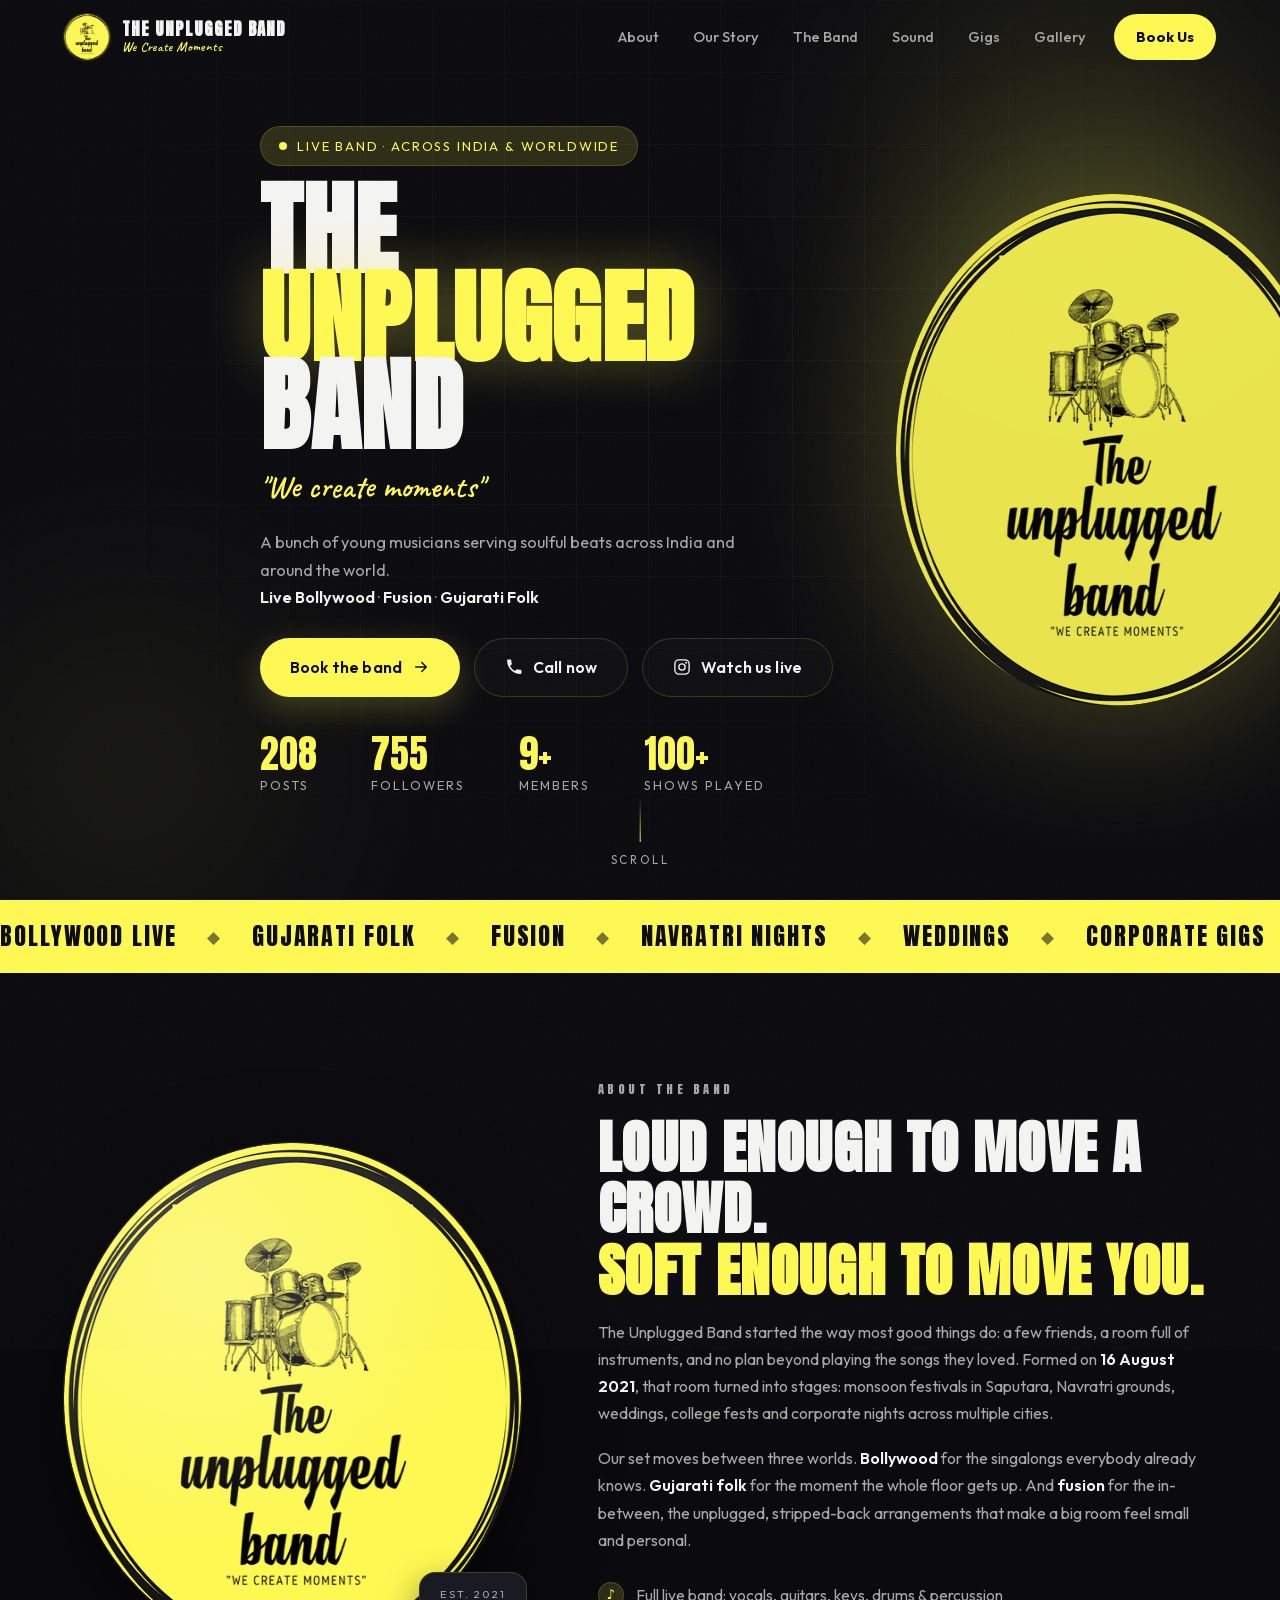
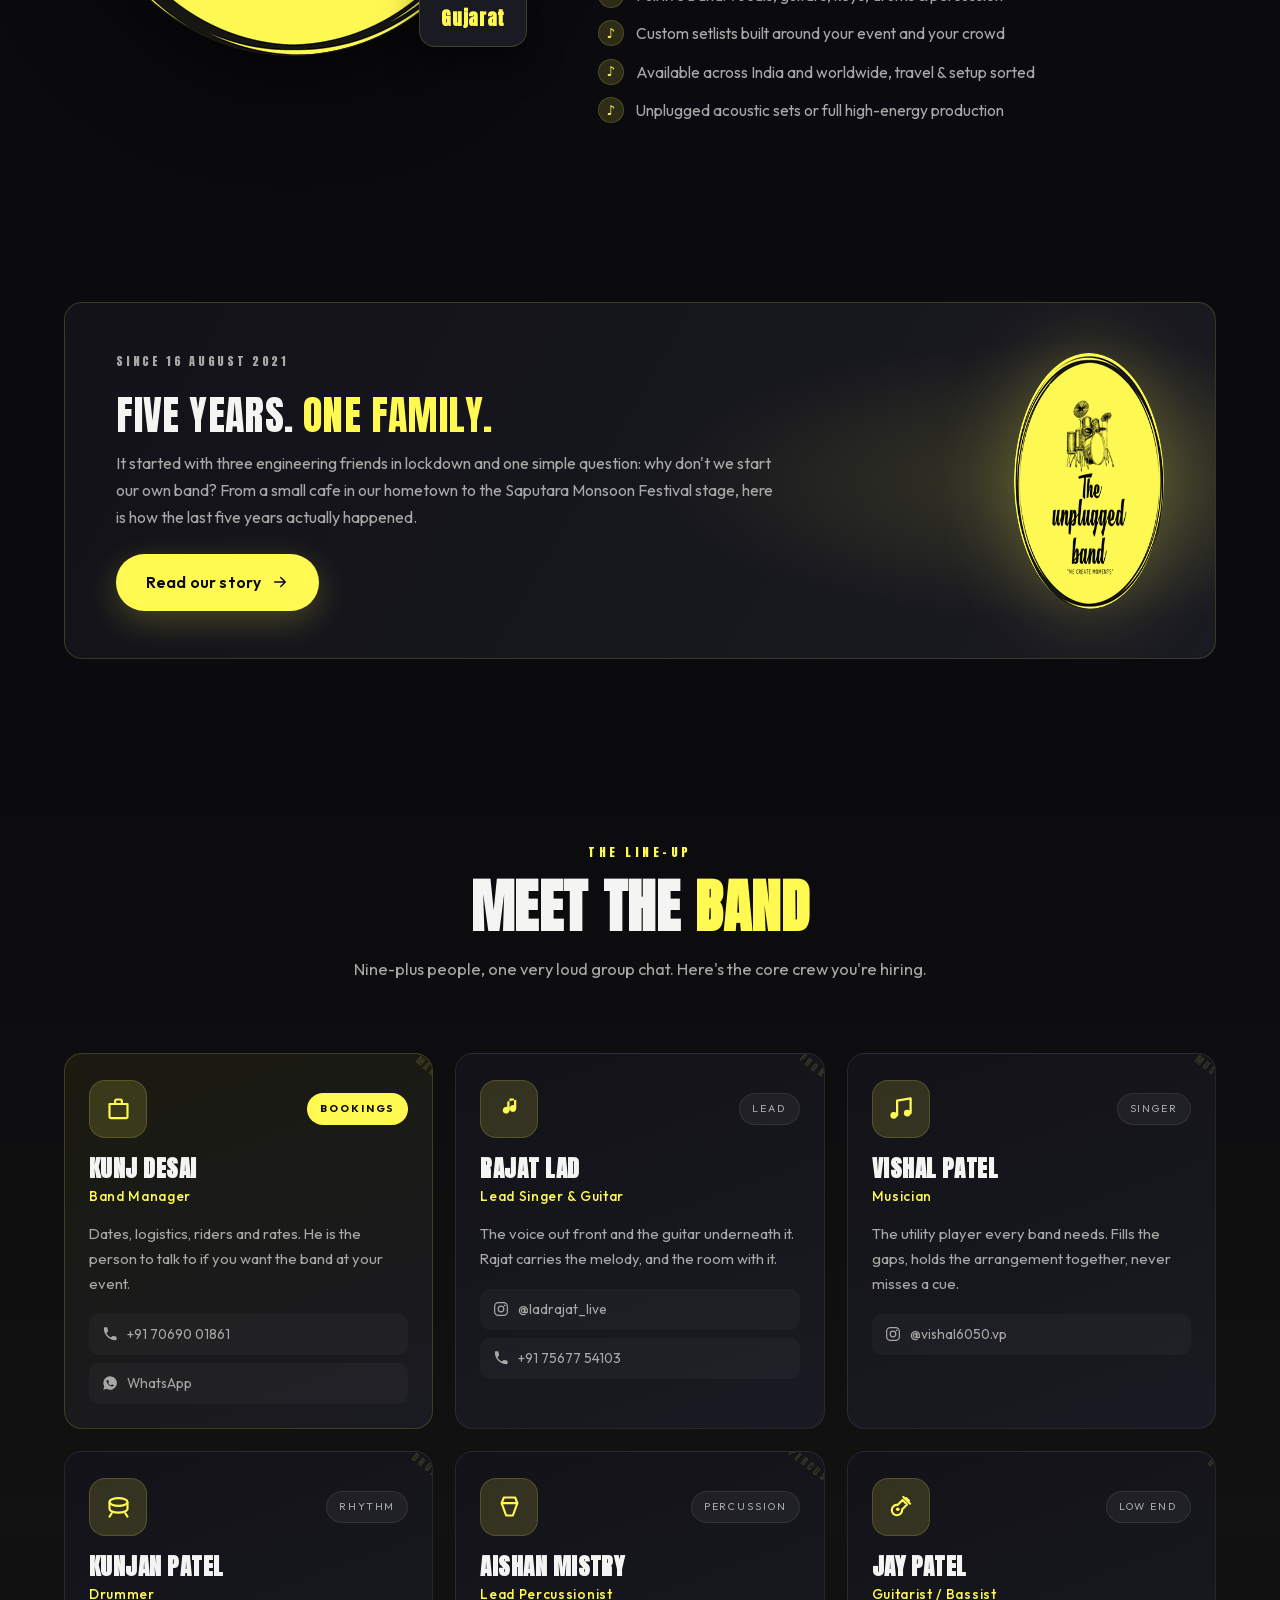
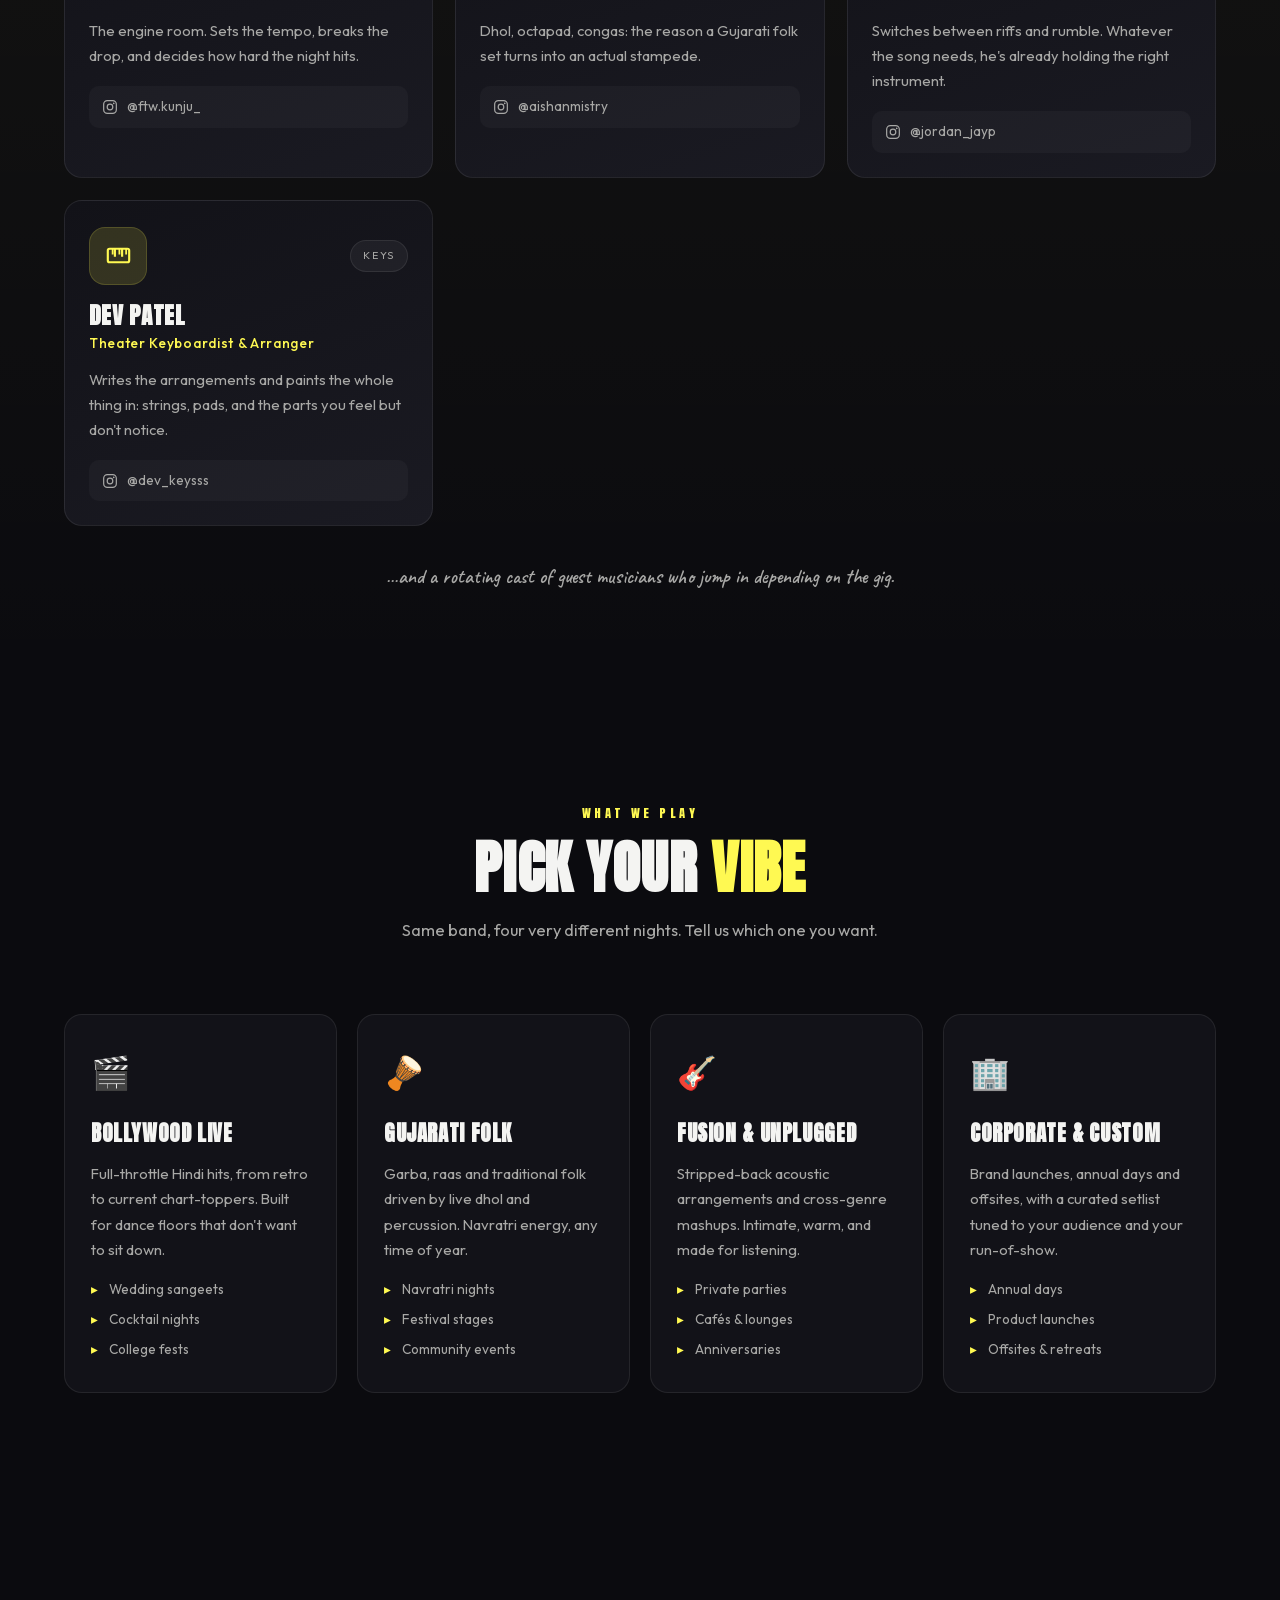
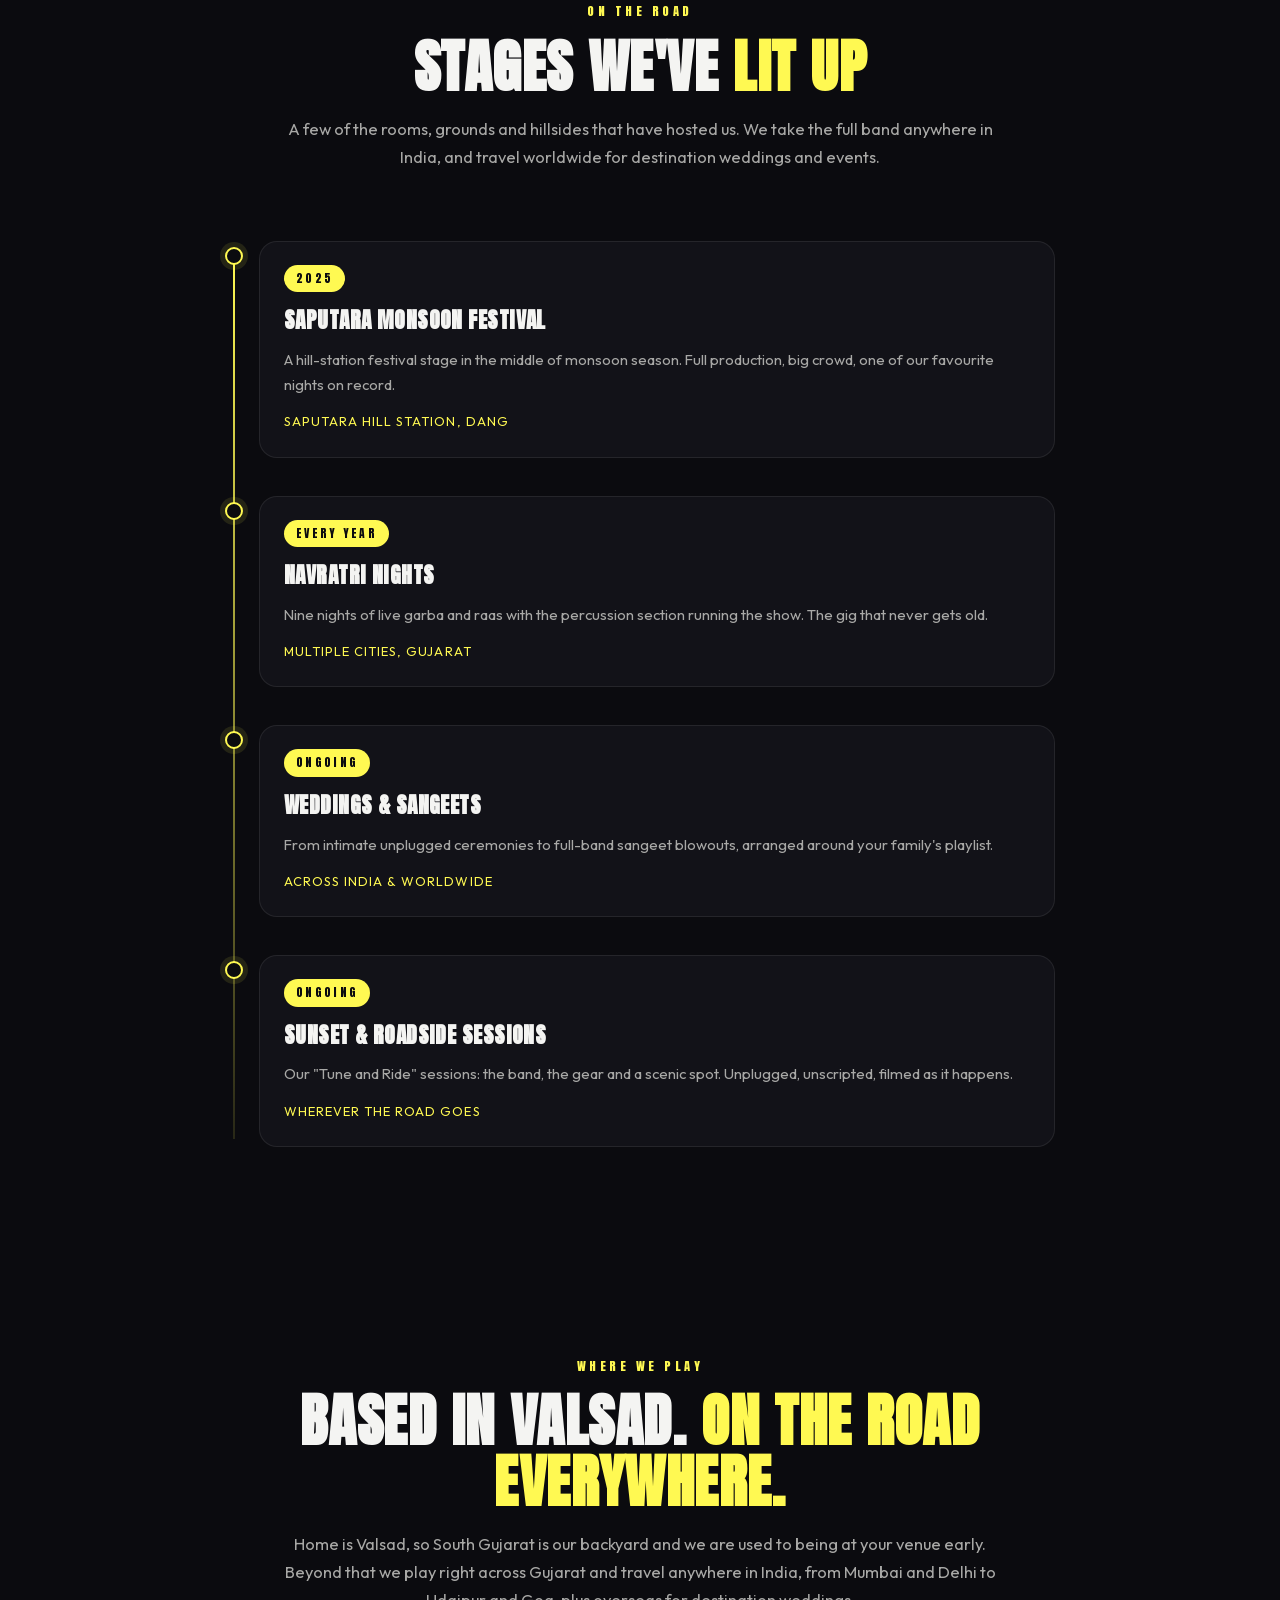
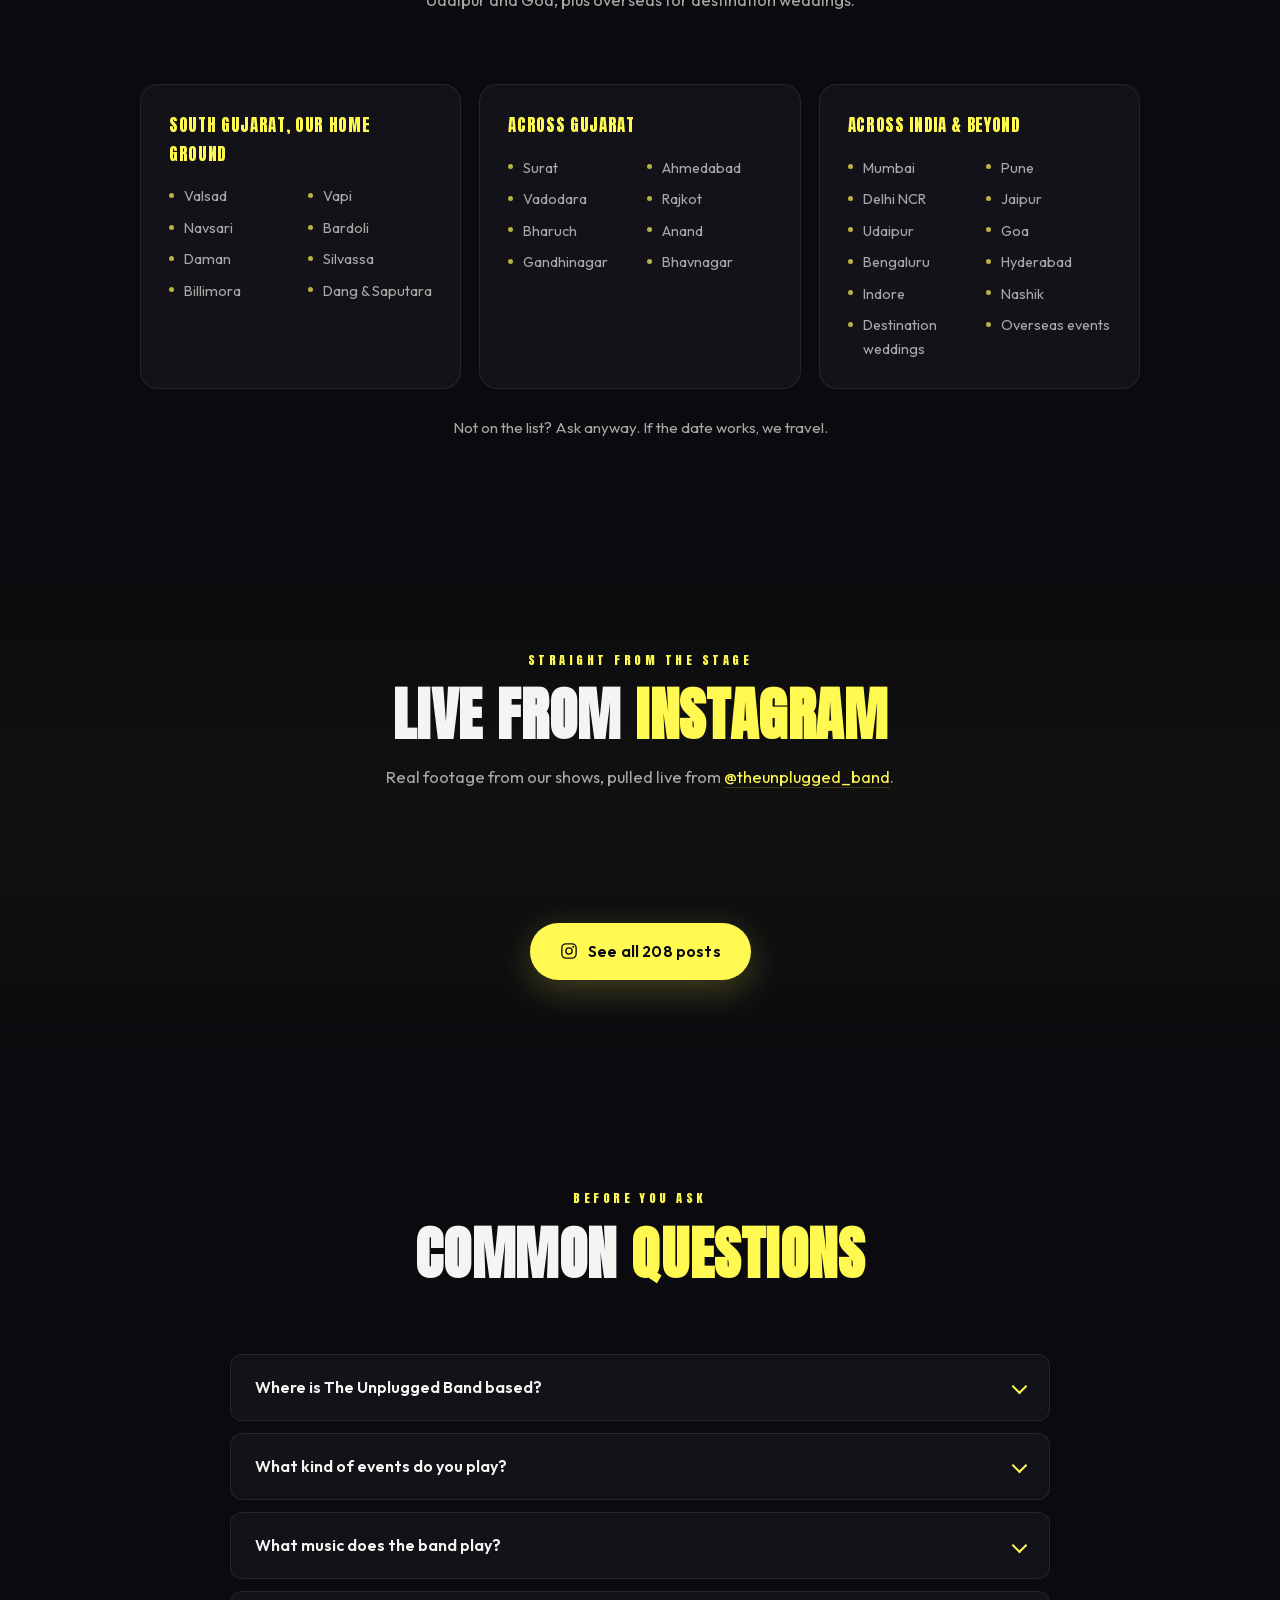
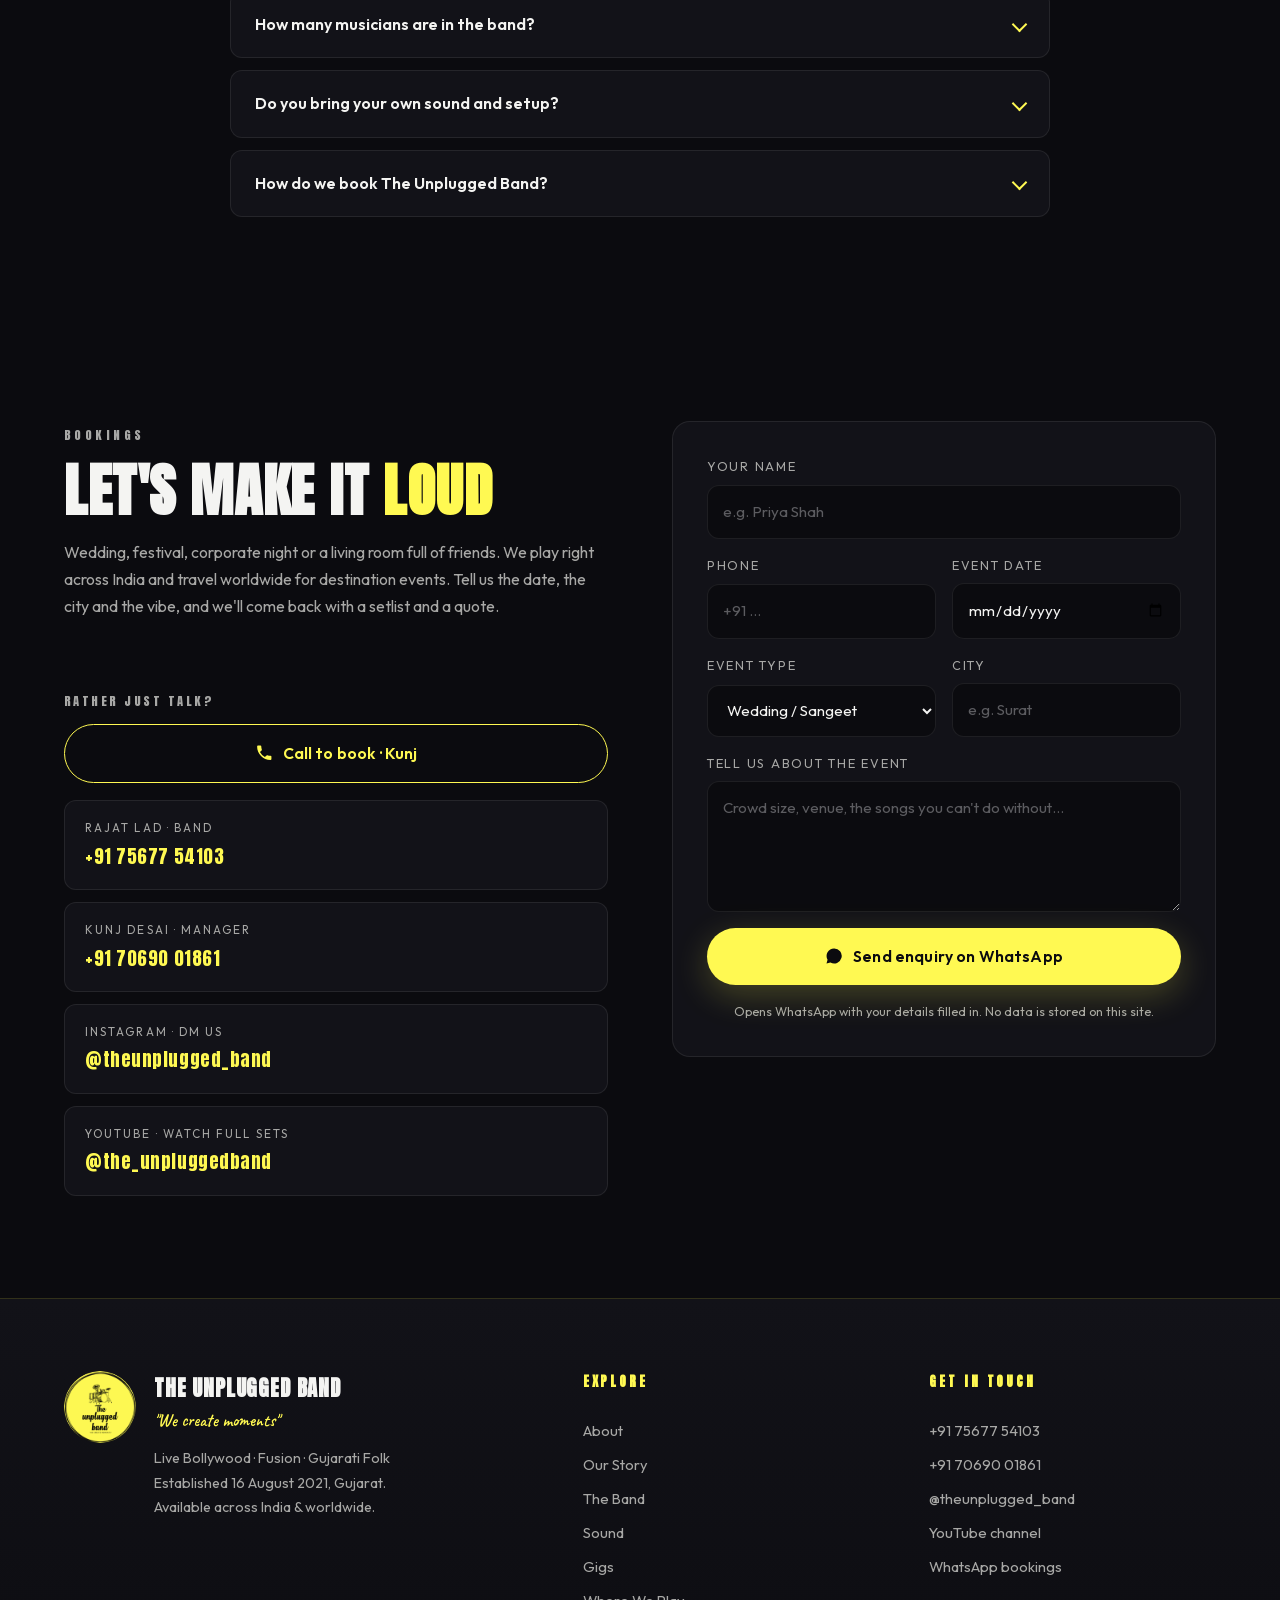
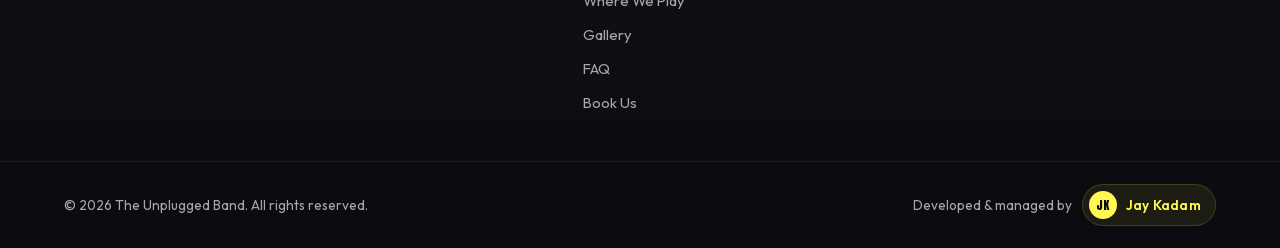
==== commit 1bd62983: "Self-host fonts and shrink images to unblock first paint PageSpeed put 2,180ms of render-blocking on" ====
--- a/index.html
+++ b/index.html
@@ -13,10 +13,11 @@
 
 <meta name="google-site-verification" content="3UUYZmZNv0zjRYRVgIYDUnx5YWr0BU8aekdBNpIsIKQ" />
 
-<link rel="icon" href="assets/images/favicon.ico" sizes="any" />
-<link rel="icon" type="image/png" sizes="32x32" href="assets/images/logo-32.png" />
-<link rel="apple-touch-icon" href="assets/images/apple-touch-icon.png" />
-<link rel="manifest" href="site.webmanifest" />
+<link rel="icon" href="/favicon.ico" sizes="any" />
+<link rel="icon" type="image/png" sizes="96x96" href="/favicon-96x96.png" />
+<link rel="icon" type="image/png" sizes="192x192" href="/favicon-192x192.png" />
+<link rel="apple-touch-icon" href="/assets/images/apple-touch-icon.png" />
+<link rel="manifest" href="/site.webmanifest" />
 <link rel="canonical" href="https://theunpluggedband.com/" />
 
 <meta property="og:type" content="website" />
@@ -28,10 +29,9 @@
 <meta property="og:image" content="https://theunpluggedband.com/assets/images/og-image.png" />
 <meta name="twitter:card" content="summary_large_image" />
 
-<link rel="preconnect" href="https://fonts.googleapis.com" />
-<link rel="preconnect" href="https://fonts.gstatic.com" crossorigin />
-<link href="https://fonts.googleapis.com/css2?family=Anton&family=Bebas+Neue&family=Outfit:wght@300;400;500;600;700&family=Caveat:wght@600;700&display=swap" rel="stylesheet" />
-<link rel="stylesheet" href="css/style.css" />
+<link rel="preload" href="/assets/fonts/anton-400-latin.woff2" as="font" type="font/woff2" crossorigin />
+<link rel="preload" href="/assets/fonts/outfit-400-latin.woff2" as="font" type="font/woff2" crossorigin />
+<link rel="stylesheet" href="/css/style.css" />
 
 <script type="application/ld+json">
 {
@@ -158,7 +158,7 @@
 
 <div id="preloader" class="preloader">
   <div class="preloader__inner">
-    <img src="assets/images/logo-256.png" alt="" class="preloader__logo" />
+    <img src="/assets/images/logo-256.png" alt="" class="preloader__logo" width="256" height="256" />
     <div class="preloader__bars" aria-hidden="true">
       <span></span><span></span><span></span><span></span><span></span>
     </div>
@@ -171,7 +171,7 @@
 <header class="nav" id="nav">
   <div class="nav__inner">
     <a href="#home" class="nav__brand" aria-label="The Unplugged Band, home">
-      <img src="assets/images/logo-128.png" alt="The Unplugged Band logo" width="46" height="46" />
+      <img src="/assets/images/logo-128.png" alt="The Unplugged Band logo" width="46" height="46" />
       <span class="nav__brand-text">
         <strong>The Unplugged Band</strong>
         <em>We Create Moments</em>
@@ -246,7 +246,7 @@
     </div>
 
     <div class="hero__logo-wrap" aria-hidden="true">
-      <img src="assets/images/logo-512.png" alt="" class="hero__logo" />
+      <img src="/assets/images/logo-512.png" alt="" class="hero__logo" width="512" height="512" fetchpriority="high" />
     </div>
 
     <a href="#about" class="hero__scroll" aria-label="Scroll to about">
@@ -284,7 +284,7 @@
     <div class="container about__grid">
       <div class="about__visual reveal">
         <div class="about__disc">
-          <img src="assets/images/logo-512.png" alt="The Unplugged Band logo" />
+          <img src="/assets/images/logo-512.png" alt="The Unplugged Band logo" width="512" height="512" loading="lazy" />
         </div>
         <div class="about__badge">
           <span>Est. 2021</span>
@@ -334,7 +334,7 @@
           </a>
         </div>
         <div class="story-teaser__disc" aria-hidden="true">
-          <img src="assets/images/logo-256.png" alt="" />
+          <img src="/assets/images/logo-256.png" alt="" width="256" height="256" loading="lazy" />
         </div>
       </div>
     </div>
@@ -801,7 +801,7 @@
 <footer class="footer">
   <div class="container footer__inner">
     <div class="footer__brand">
-      <img src="assets/images/logo-180.png" alt="The Unplugged Band logo" width="72" height="72" />
+      <img src="/assets/images/logo-180.png" alt="The Unplugged Band logo" width="72" height="72" loading="lazy" />
       <div>
         <strong>The Unplugged Band</strong>
         <em>"We create moments"</em>
@@ -853,6 +853,6 @@
 </button>
 
 <script async src="https://www.instagram.com/embed.js"></script>
-<script src="js/main.js"></script>
+<script src="/js/main.js"></script>
 </body>
 </html>
--- a/css/style.css
+++ b/css/style.css
@@ -2,6 +2,105 @@
    The Unplugged Band, theunpluggedband.com
    Developed & managed by Jay Kadam
    ============================================================ */
+
+/* Self-hosted fonts: no third-party connection on the critical path */
+@font-face {
+  font-family: 'Anton';
+  font-style: normal;
+  font-weight: 400;
+  font-display: swap;
+  src: url(/assets/fonts/anton-400-latin-ext.woff2) format('woff2');
+  unicode-range: U+0100-02BA, U+02BD-02C5, U+02C7-02CC, U+02CE-02D7, U+02DD-02FF, U+0304, U+0308, U+0329, U+1D00-1DBF, U+1E00-1E9F, U+1EF2-1EFF, U+2020, U+20A0-20AB, U+20AD-20C0, U+2113, U+2C60-2C7F, U+A720-A7FF;
+}
+@font-face {
+  font-family: 'Anton';
+  font-style: normal;
+  font-weight: 400;
+  font-display: swap;
+  src: url(/assets/fonts/anton-400-latin.woff2) format('woff2');
+  unicode-range: U+0000-00FF, U+0131, U+0152-0153, U+02BB-02BC, U+02C6, U+02DA, U+02DC, U+0304, U+0308, U+0329, U+2000-206F, U+20AC, U+2122, U+2191, U+2193, U+2212, U+2215, U+FEFF, U+FFFD;
+}
+@font-face {
+  font-family: 'Caveat';
+  font-style: normal;
+  font-weight: 600;
+  font-display: swap;
+  src: url(/assets/fonts/caveat-600-latin-ext.woff2) format('woff2');
+  unicode-range: U+0100-02BA, U+02BD-02C5, U+02C7-02CC, U+02CE-02D7, U+02DD-02FF, U+0304, U+0308, U+0329, U+1D00-1DBF, U+1E00-1E9F, U+1EF2-1EFF, U+2020, U+20A0-20AB, U+20AD-20C0, U+2113, U+2C60-2C7F, U+A720-A7FF;
+}
+@font-face {
+  font-family: 'Caveat';
+  font-style: normal;
+  font-weight: 600;
+  font-display: swap;
+  src: url(/assets/fonts/caveat-600-latin.woff2) format('woff2');
+  unicode-range: U+0000-00FF, U+0131, U+0152-0153, U+02BB-02BC, U+02C6, U+02DA, U+02DC, U+0304, U+0308, U+0329, U+2000-206F, U+20AC, U+2122, U+2191, U+2193, U+2212, U+2215, U+FEFF, U+FFFD;
+}
+@font-face {
+  font-family: 'Outfit';
+  font-style: normal;
+  font-weight: 400;
+  font-display: swap;
+  src: url(/assets/fonts/outfit-400-latin-ext.woff2) format('woff2');
+  unicode-range: U+0100-02BA, U+02BD-02C5, U+02C7-02CC, U+02CE-02D7, U+02DD-02FF, U+0304, U+0308, U+0329, U+1D00-1DBF, U+1E00-1E9F, U+1EF2-1EFF, U+2020, U+20A0-20AB, U+20AD-20C0, U+2113, U+2C60-2C7F, U+A720-A7FF;
+}
+@font-face {
+  font-family: 'Outfit';
+  font-style: normal;
+  font-weight: 400;
+  font-display: swap;
+  src: url(/assets/fonts/outfit-400-latin.woff2) format('woff2');
+  unicode-range: U+0000-00FF, U+0131, U+0152-0153, U+02BB-02BC, U+02C6, U+02DA, U+02DC, U+0304, U+0308, U+0329, U+2000-206F, U+20AC, U+2122, U+2191, U+2193, U+2212, U+2215, U+FEFF, U+FFFD;
+}
+@font-face {
+  font-family: 'Outfit';
+  font-style: normal;
+  font-weight: 500;
+  font-display: swap;
+  src: url(/assets/fonts/outfit-500-latin-ext.woff2) format('woff2');
+  unicode-range: U+0100-02BA, U+02BD-02C5, U+02C7-02CC, U+02CE-02D7, U+02DD-02FF, U+0304, U+0308, U+0329, U+1D00-1DBF, U+1E00-1E9F, U+1EF2-1EFF, U+2020, U+20A0-20AB, U+20AD-20C0, U+2113, U+2C60-2C7F, U+A720-A7FF;
+}
+@font-face {
+  font-family: 'Outfit';
+  font-style: normal;
+  font-weight: 500;
+  font-display: swap;
+  src: url(/assets/fonts/outfit-500-latin.woff2) format('woff2');
+  unicode-range: U+0000-00FF, U+0131, U+0152-0153, U+02BB-02BC, U+02C6, U+02DA, U+02DC, U+0304, U+0308, U+0329, U+2000-206F, U+20AC, U+2122, U+2191, U+2193, U+2212, U+2215, U+FEFF, U+FFFD;
+}
+@font-face {
+  font-family: 'Outfit';
+  font-style: normal;
+  font-weight: 600;
+  font-display: swap;
+  src: url(/assets/fonts/outfit-600-latin-ext.woff2) format('woff2');
+  unicode-range: U+0100-02BA, U+02BD-02C5, U+02C7-02CC, U+02CE-02D7, U+02DD-02FF, U+0304, U+0308, U+0329, U+1D00-1DBF, U+1E00-1E9F, U+1EF2-1EFF, U+2020, U+20A0-20AB, U+20AD-20C0, U+2113, U+2C60-2C7F, U+A720-A7FF;
+}
+@font-face {
+  font-family: 'Outfit';
+  font-style: normal;
+  font-weight: 600;
+  font-display: swap;
+  src: url(/assets/fonts/outfit-600-latin.woff2) format('woff2');
+  unicode-range: U+0000-00FF, U+0131, U+0152-0153, U+02BB-02BC, U+02C6, U+02DA, U+02DC, U+0304, U+0308, U+0329, U+2000-206F, U+20AC, U+2122, U+2191, U+2193, U+2212, U+2215, U+FEFF, U+FFFD;
+}
+@font-face {
+  font-family: 'Outfit';
+  font-style: normal;
+  font-weight: 700;
+  font-display: swap;
+  src: url(/assets/fonts/outfit-700-latin-ext.woff2) format('woff2');
+  unicode-range: U+0100-02BA, U+02BD-02C5, U+02C7-02CC, U+02CE-02D7, U+02DD-02FF, U+0304, U+0308, U+0329, U+1D00-1DBF, U+1E00-1E9F, U+1EF2-1EFF, U+2020, U+20A0-20AB, U+20AD-20C0, U+2113, U+2C60-2C7F, U+A720-A7FF;
+}
+@font-face {
+  font-family: 'Outfit';
+  font-style: normal;
+  font-weight: 700;
+  font-display: swap;
+  src: url(/assets/fonts/outfit-700-latin.woff2) format('woff2');
+  unicode-range: U+0000-00FF, U+0131, U+0152-0153, U+02BB-02BC, U+02C6, U+02DA, U+02DC, U+0304, U+0308, U+0329, U+2000-206F, U+20AC, U+2122, U+2191, U+2193, U+2212, U+2215, U+FEFF, U+FFFD;
+}
+
 
 :root {
   --yellow: #fff952;
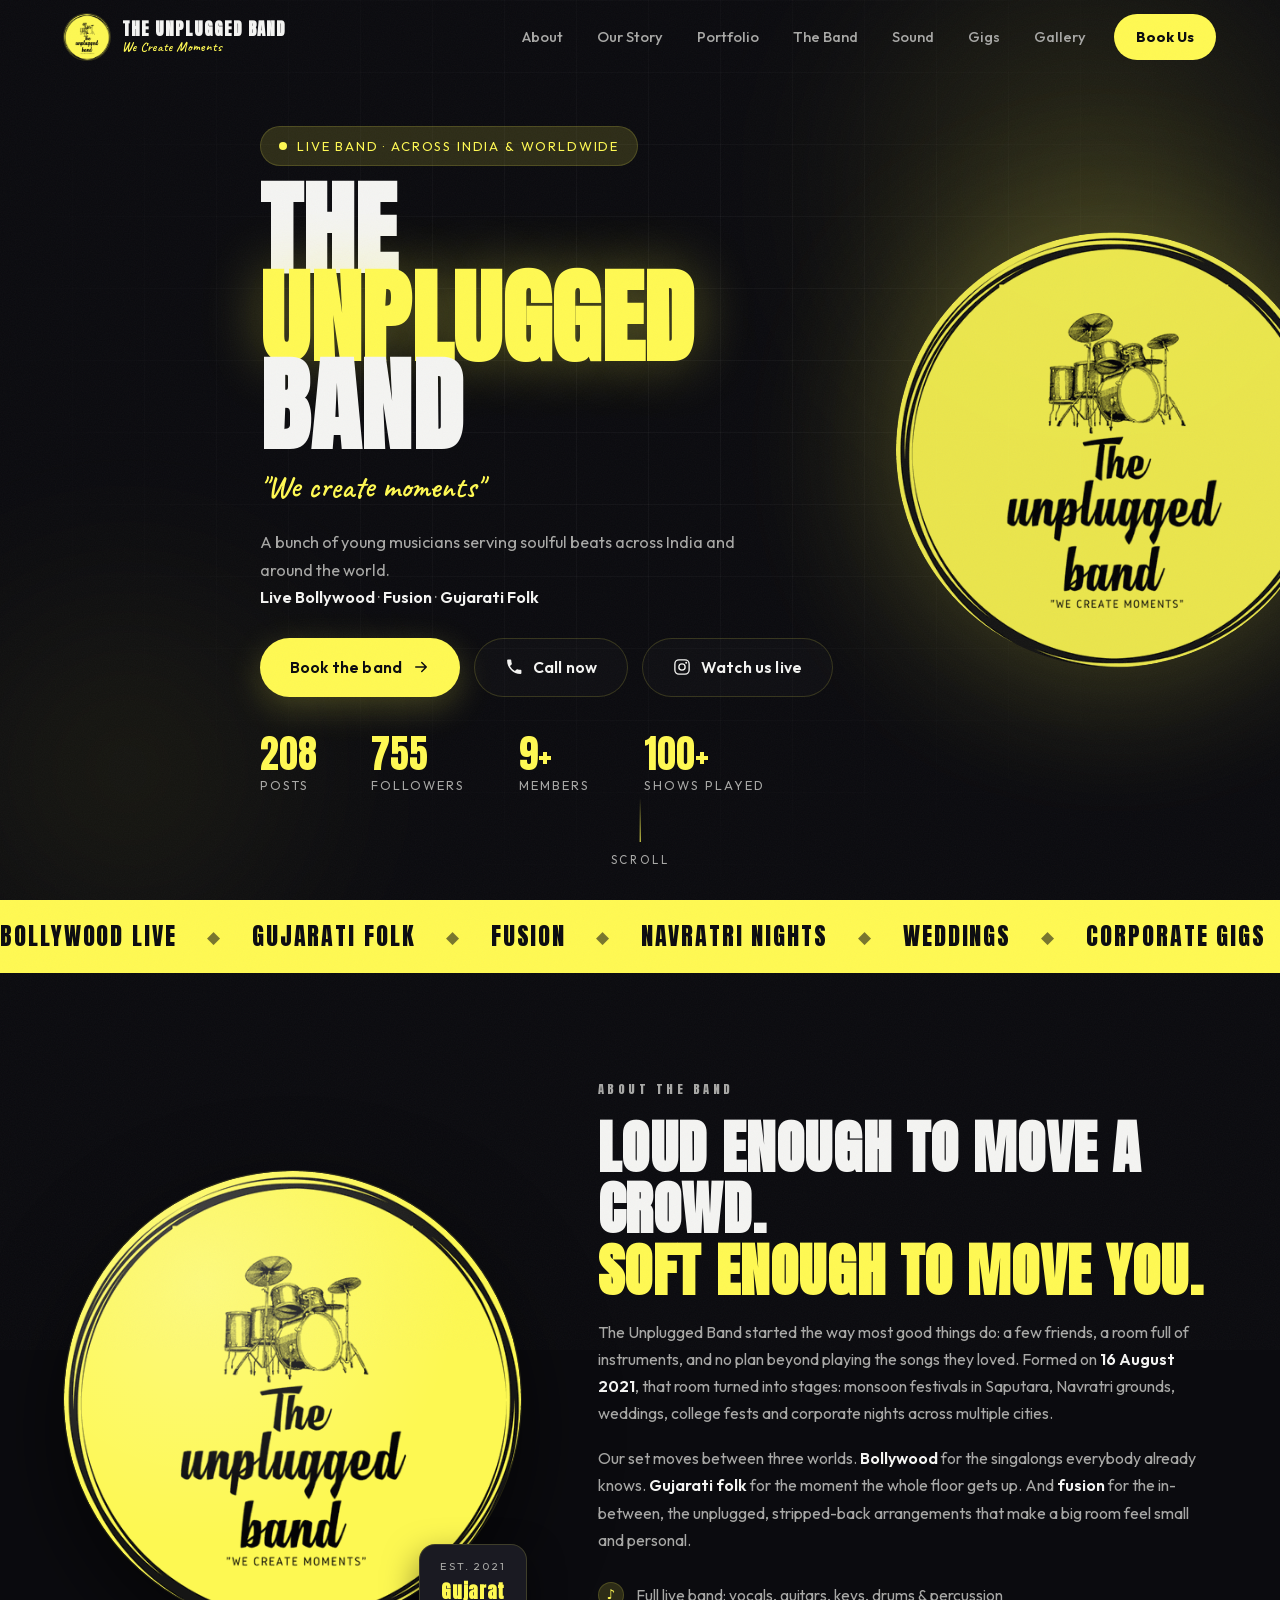
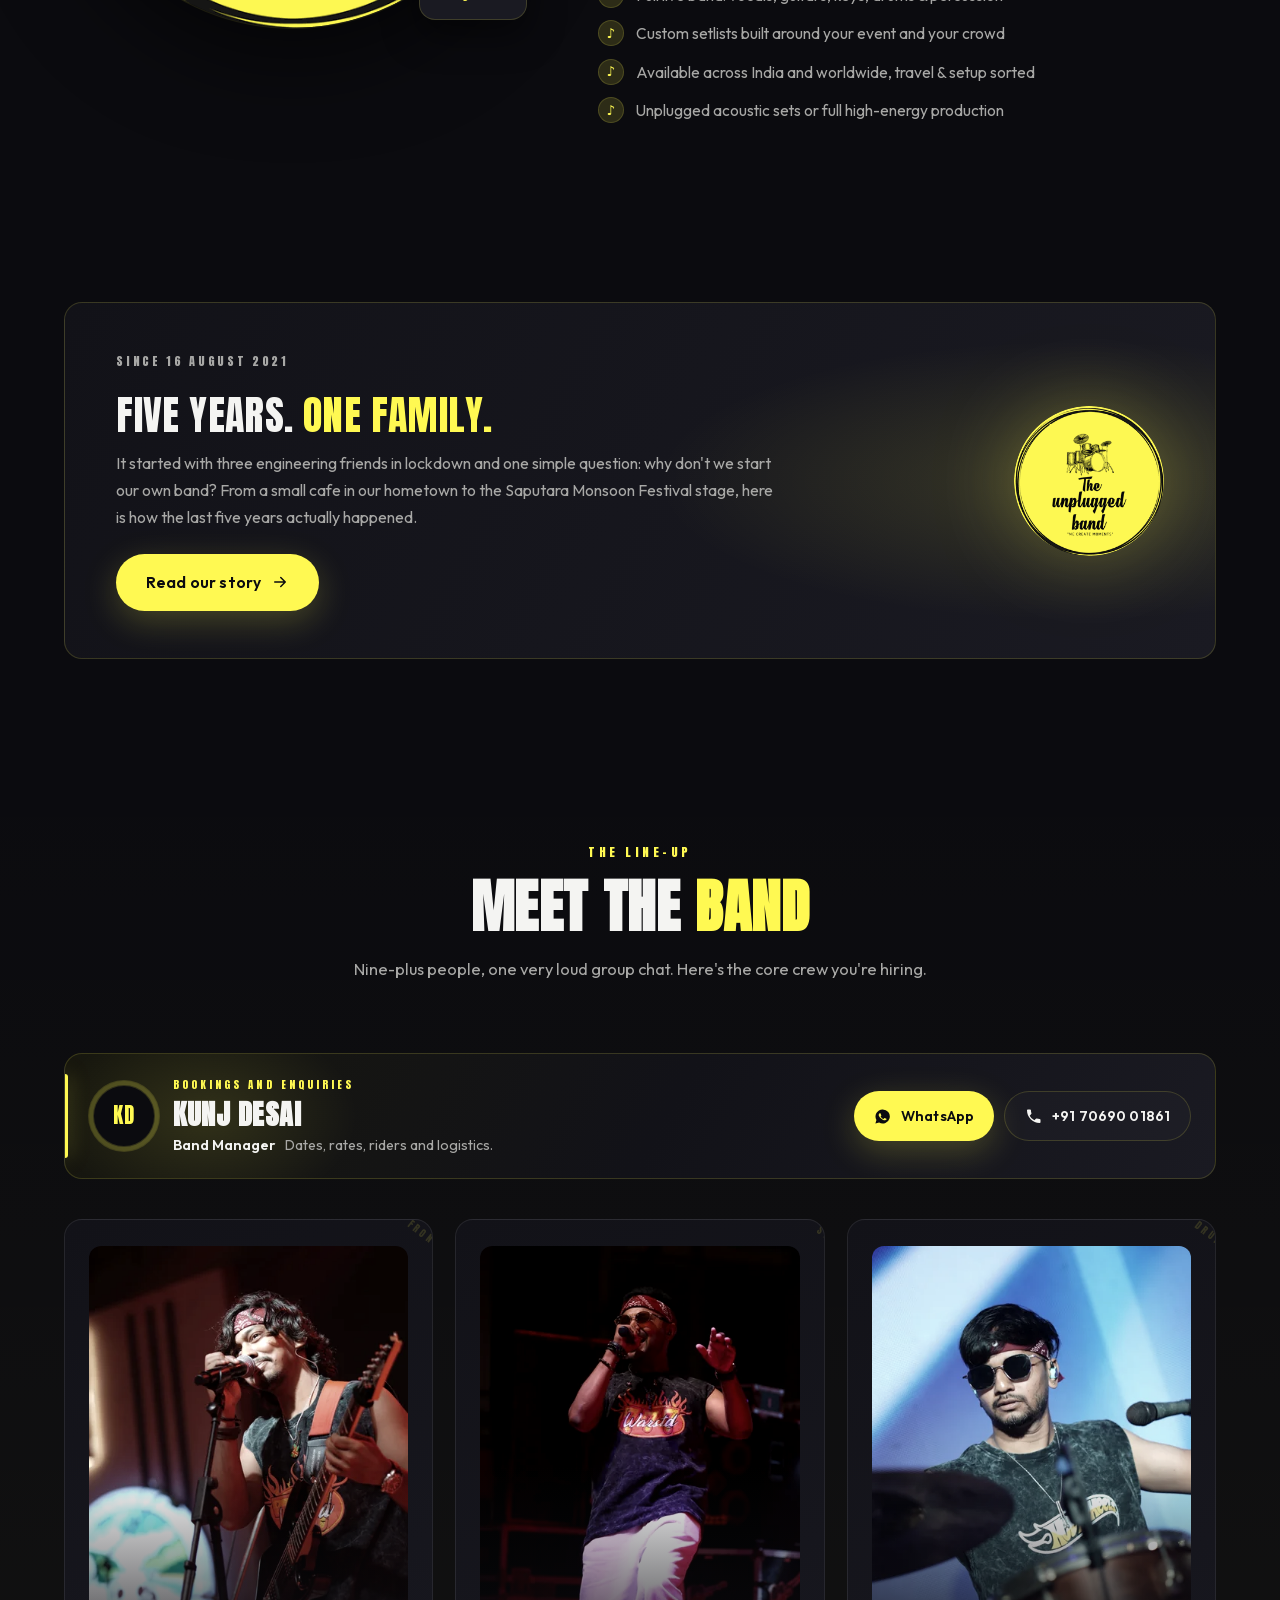
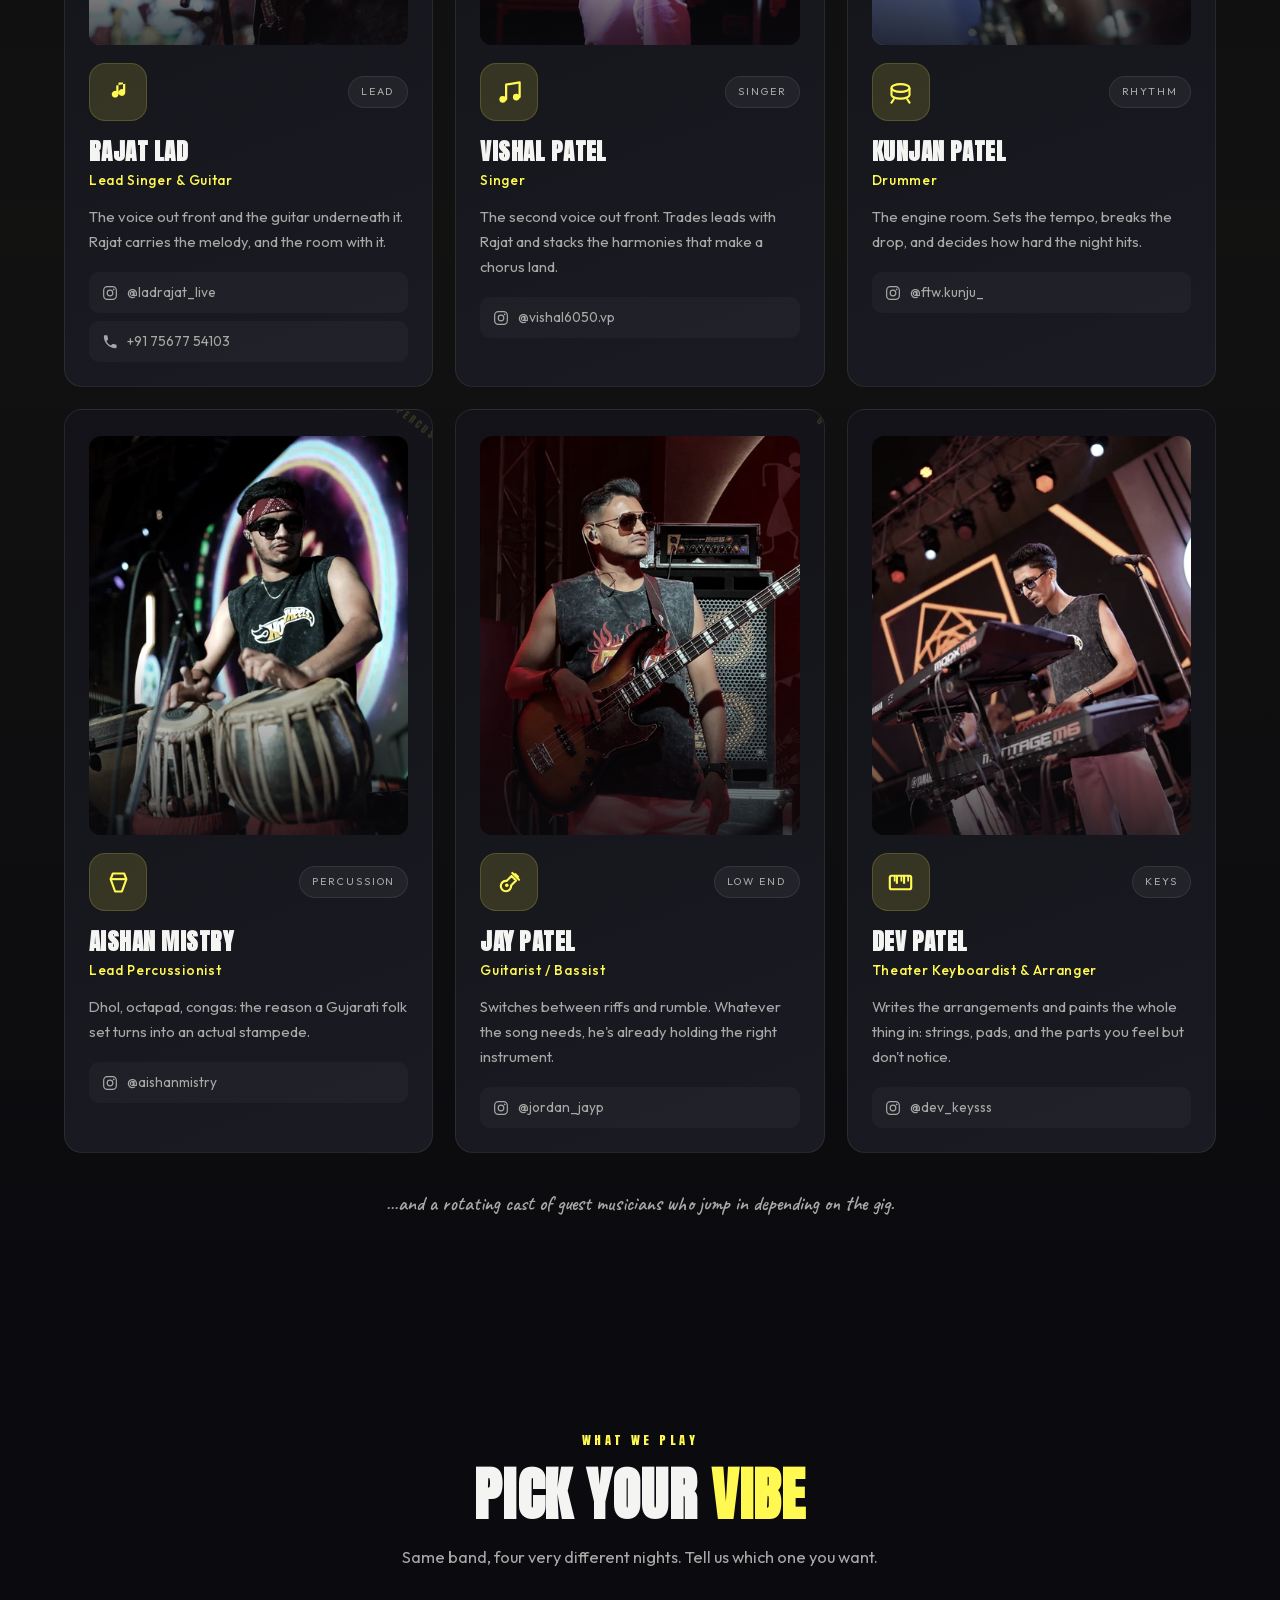
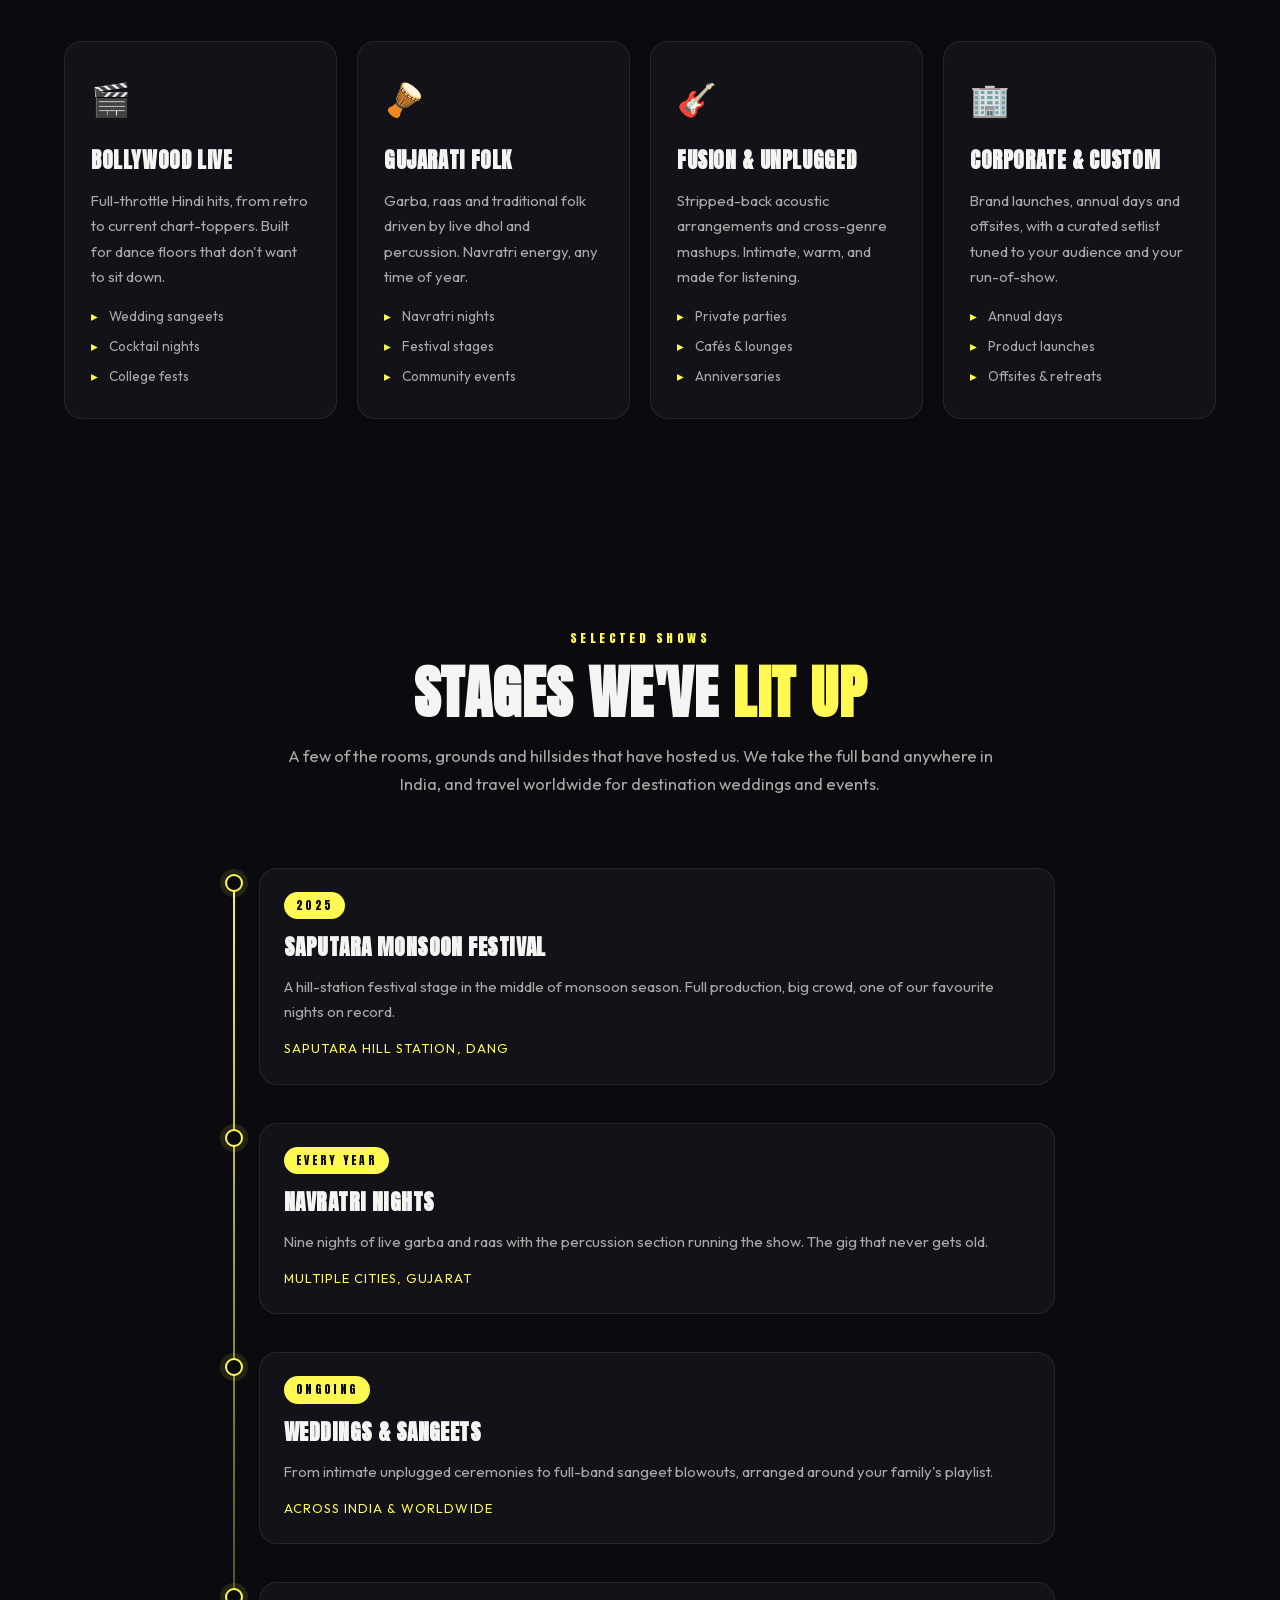
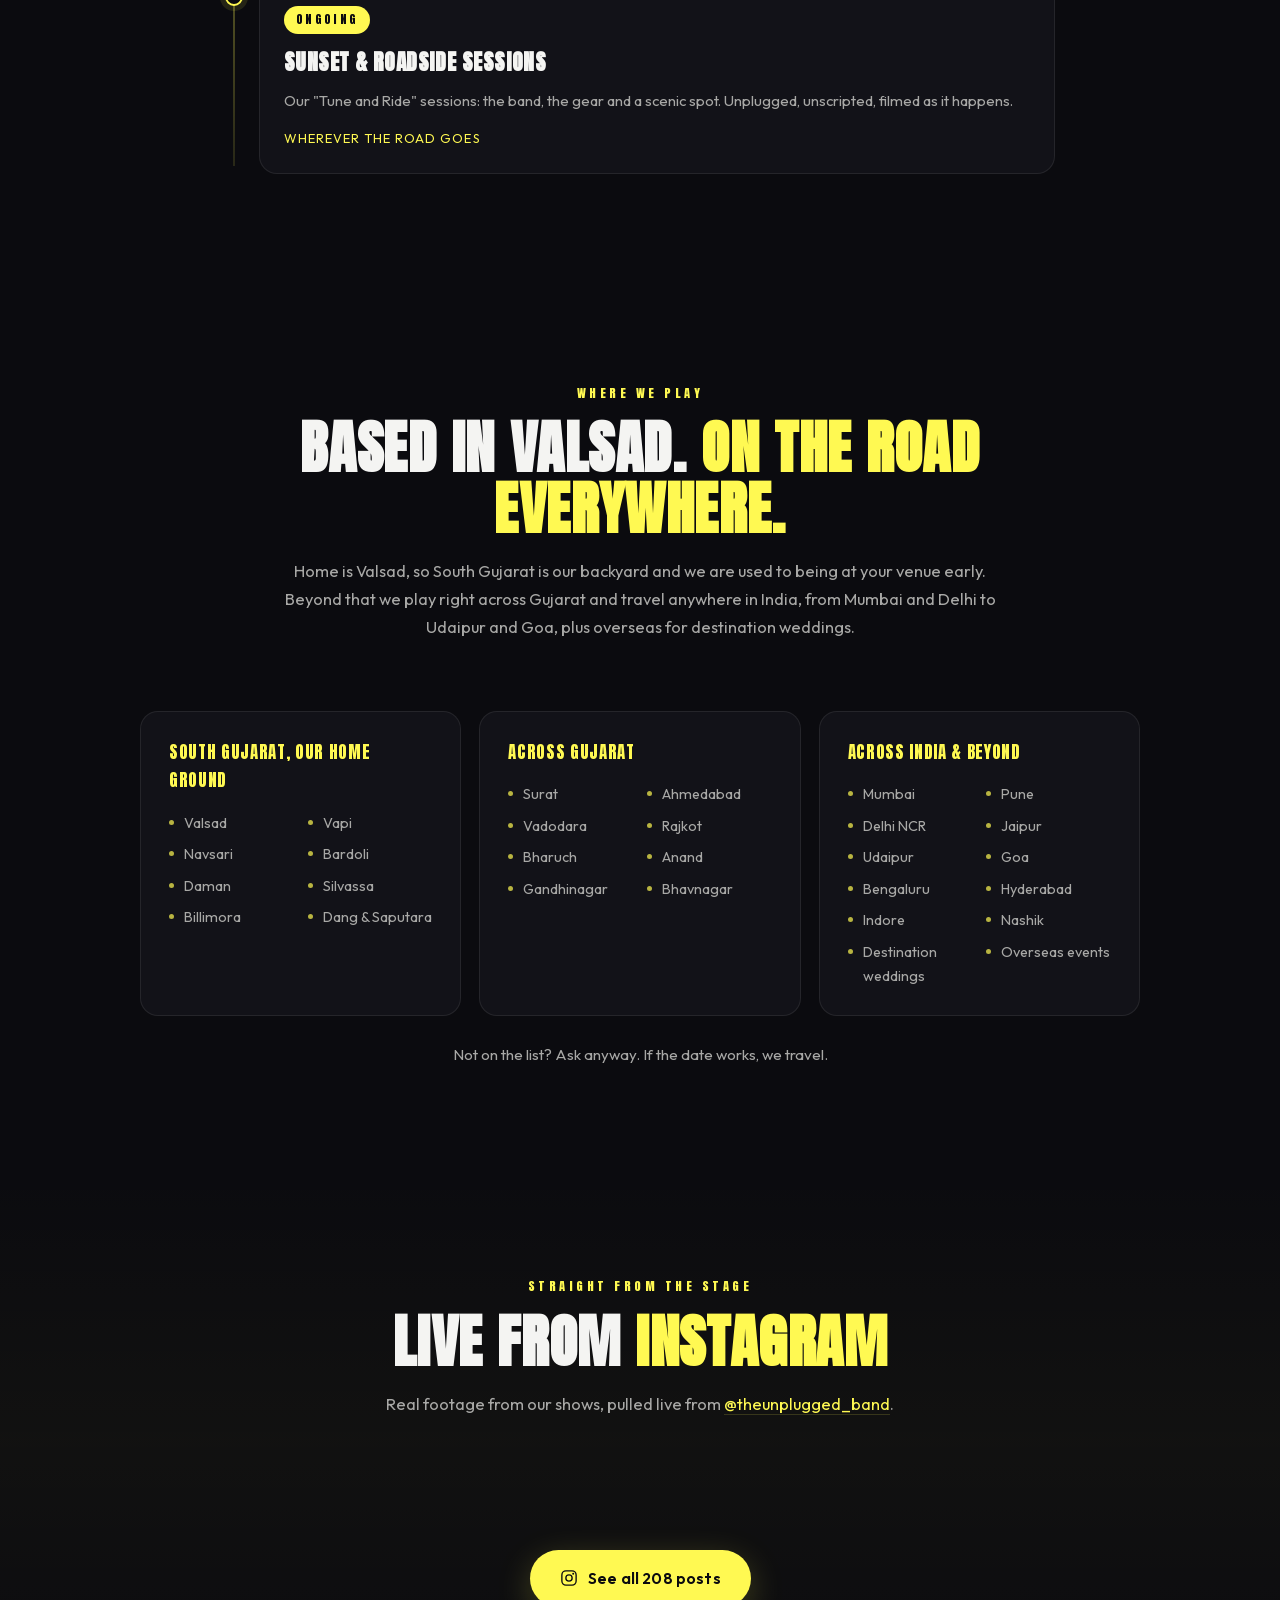
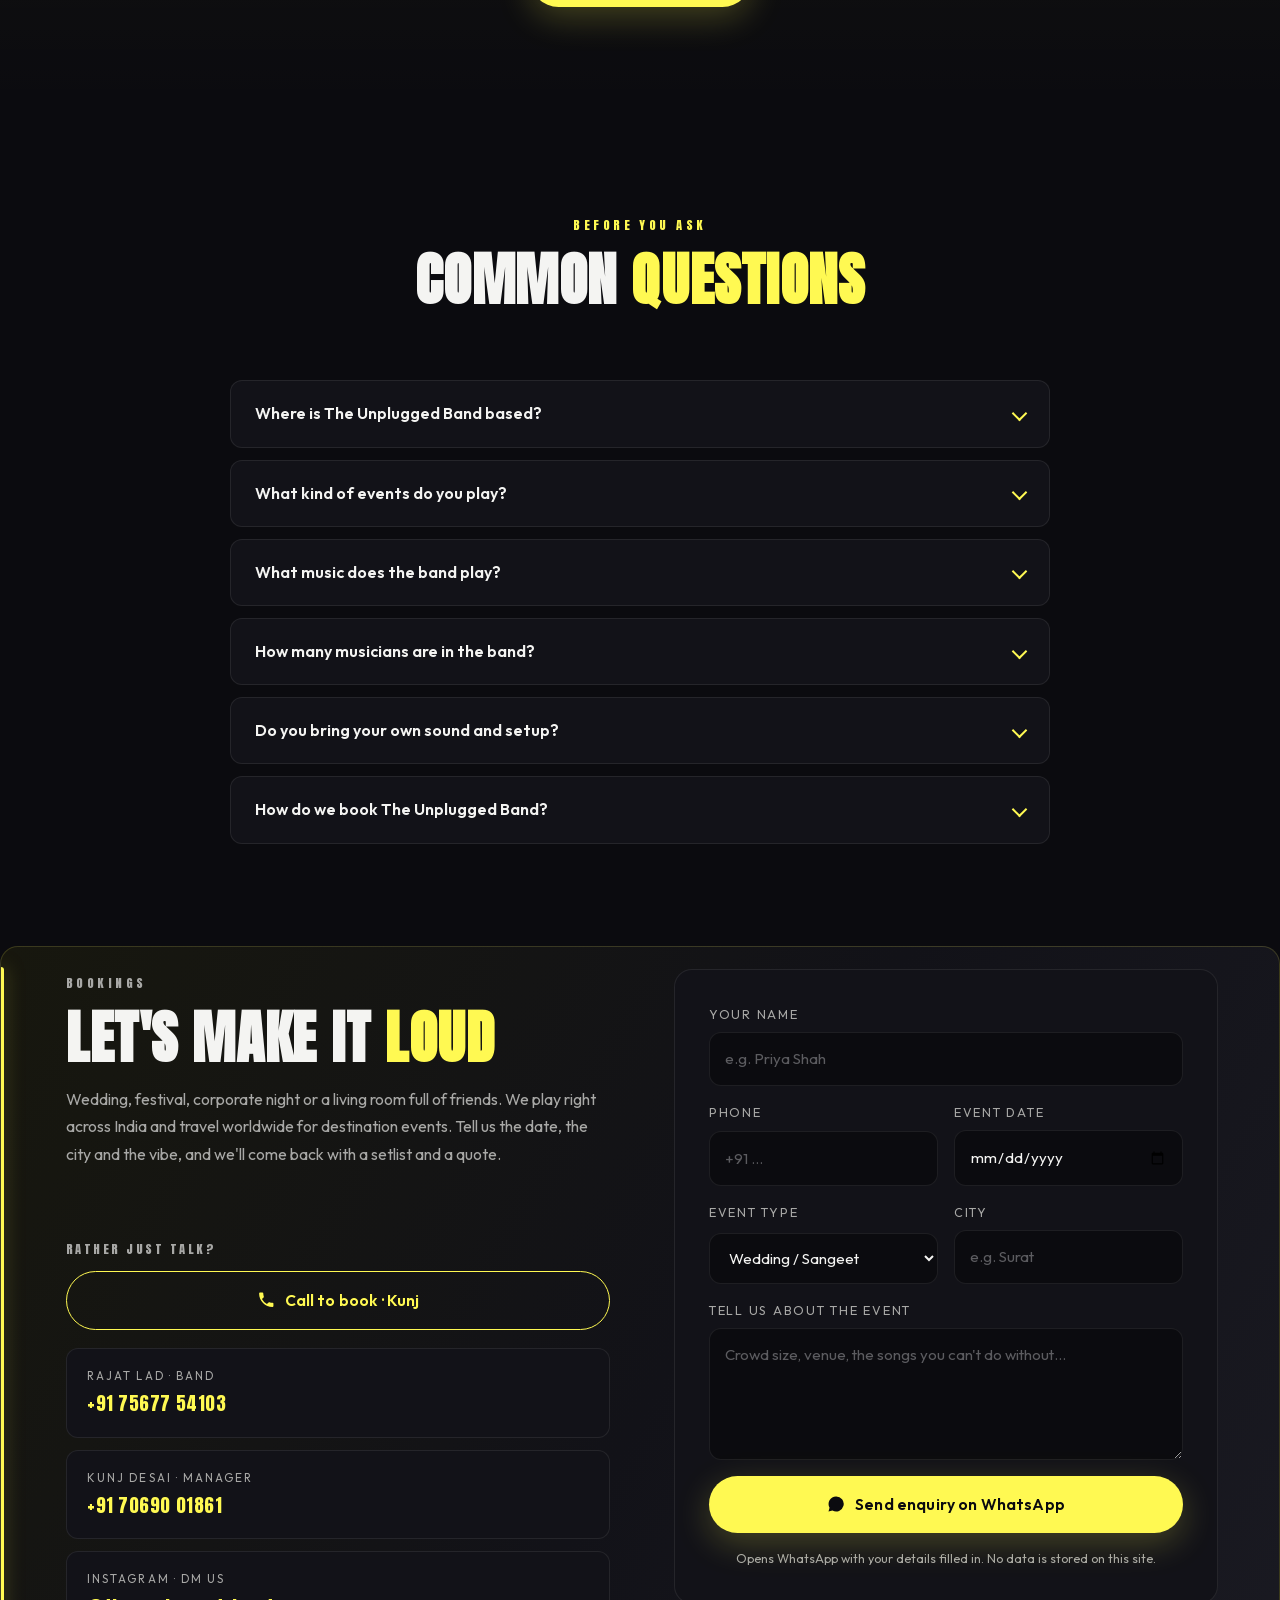
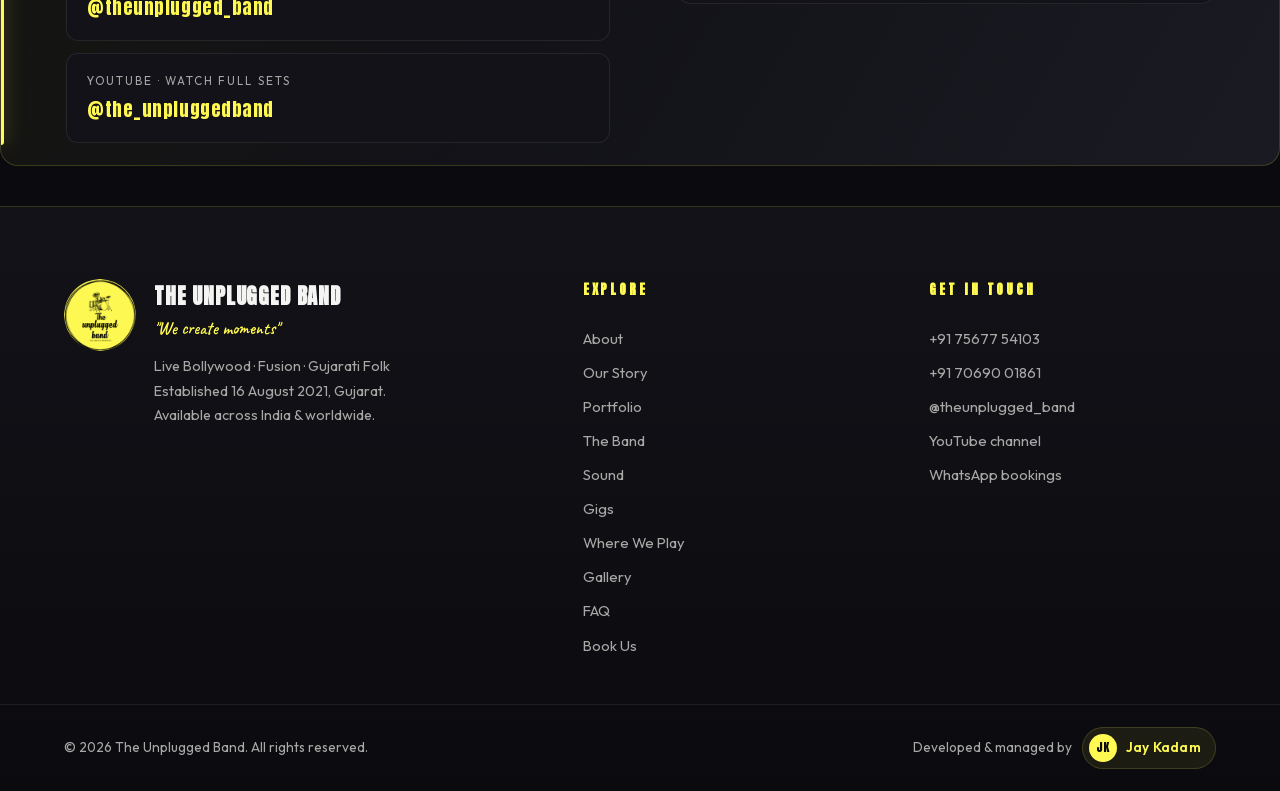
==== commit 90754e34: "Add the portfolio page, full YouTube clips and a bookings strip Portfolio: eight chapters (Saputara " ====
--- a/index.html
+++ b/index.html
@@ -31,7 +31,7 @@
 
 <link rel="preload" href="/assets/fonts/anton-400-latin.woff2" as="font" type="font/woff2" crossorigin />
 <link rel="preload" href="/assets/fonts/outfit-400-latin.woff2" as="font" type="font/woff2" crossorigin />
-<link rel="stylesheet" href="/css/style.css" />
+<link rel="stylesheet" href="/css/style.css?v=20260926" />
 
 <script type="application/ld+json">
 {
@@ -181,6 +181,7 @@
     <nav class="nav__links" id="navLinks" aria-label="Primary">
       <a href="#about">About</a>
       <a href="story.html">Our Story</a>
+      <a href="portfolio.html">Portfolio</a>
       <a href="#band">The Band</a>
       <a href="#sound">Sound</a>
       <a href="#gigs">Gigs</a>
@@ -349,31 +350,35 @@
         <p class="section__lead reveal">Nine-plus people, one very loud group chat. Here's the core crew you're hiring.</p>
       </div>
 
-      <div class="band__grid">
-
-        <article class="member member--manager reveal" data-role="Manager">
-          <div class="member__top">
-            <div class="member__avatar" data-initials="KD">
-              <svg viewBox="0 0 24 24" aria-hidden="true"><path d="M4 8h16v11a1.5 1.5 0 0 1-1.5 1.5h-13A1.5 1.5 0 0 1 4 19z" fill="none" stroke="currentColor" stroke-width="1.9" stroke-linejoin="round"/><path d="M9 8V5.5A1.5 1.5 0 0 1 10.5 4h3A1.5 1.5 0 0 1 15 5.5V8" fill="none" stroke="currentColor" stroke-width="1.9"/></svg>
+        <aside class="booking reveal" aria-labelledby="bookingName">
+          <span class="booking__glow" aria-hidden="true"></span>
+          <div class="booking__who">
+            <span class="booking__mono" aria-hidden="true">KD</span>
+            <div class="booking__text">
+              <span class="booking__eyebrow">Bookings and enquiries</span>
+              <h3 class="booking__name" id="bookingName">Kunj Desai</h3>
+              <p class="booking__role"><span class="booking__title">Band Manager</span>Dates, rates, riders and logistics.</p>
             </div>
-            <span class="member__tag member__tag--alt">Bookings</span>
-          </div>
-          <h3 class="member__name">Kunj Desai</h3>
-          <p class="member__role">Band Manager</p>
-          <p class="member__bio">Dates, logistics, riders and rates. He is the person to talk to if you want the band at your event.</p>
-          <div class="member__links">
-            <a href="tel:+917069001861" aria-label="Call Kunj Desai">
-              <svg viewBox="0 0 24 24" width="16" height="16" aria-hidden="true"><path d="M6.6 10.8a15.1 15.1 0 0 0 6.6 6.6l2.2-2.2a1.2 1.2 0 0 1 1.2-.3c1.3.4 2.7.7 4.1.7.7 0 1.2.5 1.2 1.2V20c0 .7-.5 1.2-1.2 1.2C10.9 21.2 2.8 13.1 2.8 3.2 2.8 2.5 3.3 2 4 2h3.2c.7 0 1.2.5 1.2 1.2 0 1.4.2 2.8.7 4.1.1.4 0 .9-.3 1.2z" fill="currentColor"/></svg>
+          </div>
+          <div class="booking__actions">
+            <a class="btn btn--primary booking__btn" href="https://wa.me/917069001861" target="_blank" rel="noopener" aria-label="WhatsApp Kunj Desai">
+              <svg viewBox="0 0 24 24" aria-hidden="true"><path d="M12 2a10 10 0 0 0-8.6 15L2 22l5.2-1.4A10 10 0 1 0 12 2zm5.3 14.1c-.2.6-1.3 1.2-1.8 1.2-.5.1-1 .1-1.7-.1-.4-.1-.9-.3-1.5-.6-2.7-1.2-4.4-3.9-4.6-4.1-.1-.2-1-1.4-1-2.6s.6-1.8.9-2.1c.2-.2.5-.3.7-.3h.5c.2 0 .4 0 .6.5s.8 2 .9 2.1c.1.2.1.3 0 .5s-.1.4-.3.6l-.4.4c-.1.1-.3.3-.1.6.2.3.7 1.2 1.5 1.9 1 .9 1.9 1.2 2.2 1.3.3.1.4.1.6-.1s.7-.8.9-1.1c.2-.3.4-.2.6-.1l2 1c.2.1.4.2.4.3.1.1.1.5-.1 1.1z" fill="currentColor"/></svg>
+              <span>WhatsApp</span>
+            </a>
+            <a class="btn btn--ghost booking__btn" href="tel:+917069001861" aria-label="Call Kunj Desai on +91 70690 01861">
+              <svg viewBox="0 0 24 24" aria-hidden="true"><path d="M6.6 10.8a15.1 15.1 0 0 0 6.6 6.6l2.2-2.2a1.2 1.2 0 0 1 1.2-.3c1.3.4 2.7.7 4.1.7.7 0 1.2.5 1.2 1.2V20c0 .7-.5 1.2-1.2 1.2C10.9 21.2 2.8 13.1 2.8 3.2 2.8 2.5 3.3 2 4 2h3.2c.7 0 1.2.5 1.2 1.2 0 1.4.2 2.8.7 4.1.1.4 0 .9-.3 1.2z" fill="currentColor"/></svg>
               <span>+91 70690 01861</span>
             </a>
-            <a href="https://wa.me/917069001861" target="_blank" rel="noopener" aria-label="WhatsApp Kunj Desai">
-              <svg viewBox="0 0 24 24" width="16" height="16" aria-hidden="true"><path d="M12 2a10 10 0 0 0-8.6 15L2 22l5.2-1.4A10 10 0 1 0 12 2zm5.3 14.1c-.2.6-1.3 1.2-1.8 1.2-.5.1-1 .1-1.7-.1-.4-.1-.9-.3-1.5-.6-2.7-1.2-4.4-3.9-4.6-4.1-.1-.2-1-1.4-1-2.6s.6-1.8.9-2.1c.2-.2.5-.3.7-.3h.5c.2 0 .4 0 .6.5s.8 2 .9 2.1c.1.2.1.3 0 .5s-.1.4-.3.6l-.4.4c-.1.1-.3.3-.1.6.2.3.7 1.2 1.5 1.9 1 .9 1.9 1.2 2.2 1.3.3.1.4.1.6-.1s.7-.8.9-1.1c.2-.3.4-.2.6-.1l2 1c.2.1.4.2.4.3.1.1.1.5-.1 1.1z" fill="currentColor"/></svg>
-              <span>WhatsApp</span>
-            </a>
-          </div>
-        </article>
+          </div>
+        </aside>
+
+        <div class="band__grid">
+
 
         <article class="member reveal" data-role="Frontman">
+          <a class="member__photo" href="/portfolio.html#lineup" aria-label="Rajat Lad, see more in the portfolio">
+            <img src="/assets/portfolio/members/rajat-1520.webp" srcset="/assets/portfolio/members/rajat-420.webp 420w, /assets/portfolio/members/rajat-760.webp 760w, /assets/portfolio/members/rajat-1140.webp 1140w, /assets/portfolio/members/rajat-1520.webp 1520w" sizes="(max-width: 700px) 90vw, (max-width: 1311px) 30vw, 340px" alt="Rajat Lad, Lead vocals and guitar" width="1520" height="1900" loading="lazy" decoding="async" />
+          </a>
           <div class="member__top">
             <div class="member__avatar" data-initials="RL">
               <svg viewBox="0 0 24 24" aria-hidden="true"><path d="M12 3v10.5a3 3 0 1 1-2-2.83V5.8l8-1.6V12a3 3 0 1 1-2-2.83V3z" fill="currentColor"/></svg>
@@ -395,7 +400,10 @@
           </div>
         </article>
 
-        <article class="member reveal" data-role="Musician">
+        <article class="member reveal" data-role="Singer">
+          <a class="member__photo" href="/portfolio.html#lineup" aria-label="Vishal Patel, see more in the portfolio">
+            <img src="/assets/portfolio/members/vishal-1520.webp" srcset="/assets/portfolio/members/vishal-420.webp 420w, /assets/portfolio/members/vishal-760.webp 760w, /assets/portfolio/members/vishal-1140.webp 1140w, /assets/portfolio/members/vishal-1520.webp 1520w" sizes="(max-width: 700px) 90vw, (max-width: 1311px) 30vw, 340px" alt="Vishal Patel, Singer" width="1520" height="1900" loading="lazy" decoding="async" />
+          </a>
           <div class="member__top">
             <div class="member__avatar" data-initials="VP">
               <svg viewBox="0 0 24 24" aria-hidden="true"><path d="M9 18V5l12-2v13" fill="none" stroke="currentColor" stroke-width="2" stroke-linecap="round" stroke-linejoin="round"/><circle cx="6" cy="18" r="3" fill="currentColor"/><circle cx="18" cy="16" r="3" fill="currentColor"/></svg>
@@ -403,8 +411,8 @@
             <span class="member__tag">Singer</span>
           </div>
           <h3 class="member__name">Vishal Patel</h3>
-          <p class="member__role">Musician</p>
-          <p class="member__bio">The utility player every band needs. Fills the gaps, holds the arrangement together, never misses a cue.</p>
+          <p class="member__role">Singer</p>
+          <p class="member__bio">The second voice out front. Trades leads with Rajat and stacks the harmonies that make a chorus land.</p>
           <div class="member__links">
             <a href="https://www.instagram.com/vishal6050.vp/" target="_blank" rel="noopener" aria-label="Vishal Patel on Instagram">
               <svg viewBox="0 0 24 24" width="16" height="16" aria-hidden="true"><rect x="2.5" y="2.5" width="19" height="19" rx="5.5" fill="none" stroke="currentColor" stroke-width="1.8"/><circle cx="12" cy="12" r="4.2" fill="none" stroke="currentColor" stroke-width="1.8"/><circle cx="17.6" cy="6.4" r="1.3" fill="currentColor"/></svg>
@@ -414,6 +422,9 @@
         </article>
 
         <article class="member reveal" data-role="Drummer">
+          <a class="member__photo" href="/portfolio.html#lineup" aria-label="Kunjan Patel, see more in the portfolio">
+            <img src="/assets/portfolio/members/kunjan-1520.webp" srcset="/assets/portfolio/members/kunjan-420.webp 420w, /assets/portfolio/members/kunjan-760.webp 760w, /assets/portfolio/members/kunjan-1140.webp 1140w, /assets/portfolio/members/kunjan-1520.webp 1520w" sizes="(max-width: 700px) 90vw, (max-width: 1311px) 30vw, 340px" alt="Kunjan Patel, Drums" width="1520" height="1900" loading="lazy" decoding="async" />
+          </a>
           <div class="member__top">
             <div class="member__avatar" data-initials="KP">
               <svg viewBox="0 0 24 24" aria-hidden="true"><ellipse cx="12" cy="8" rx="8" ry="3.4" fill="none" stroke="currentColor" stroke-width="1.9"/><path d="M4 8v6c0 1.9 3.6 3.4 8 3.4s8-1.5 8-3.4V8" fill="none" stroke="currentColor" stroke-width="1.9"/><path d="M6 18l-2 3M18 18l2 3" stroke="currentColor" stroke-width="1.9" stroke-linecap="round"/></svg>
@@ -432,6 +443,9 @@
         </article>
 
         <article class="member reveal" data-role="Percussion">
+          <a class="member__photo" href="/portfolio.html#lineup" aria-label="Aishan Mistry, see more in the portfolio">
+            <img src="/assets/portfolio/members/aishan-1520.webp" srcset="/assets/portfolio/members/aishan-420.webp 420w, /assets/portfolio/members/aishan-760.webp 760w, /assets/portfolio/members/aishan-1140.webp 1140w, /assets/portfolio/members/aishan-1520.webp 1520w" sizes="(max-width: 700px) 90vw, (max-width: 1311px) 30vw, 340px" alt="Aishan Mistry, Lead percussion" width="1520" height="1900" loading="lazy" decoding="async" />
+          </a>
           <div class="member__top">
             <div class="member__avatar" data-initials="AM">
               <svg viewBox="0 0 24 24" aria-hidden="true"><path d="M7 4h10l2 5-4 11H9L5 9z" fill="none" stroke="currentColor" stroke-width="1.9" stroke-linejoin="round"/><path d="M5 9h14" stroke="currentColor" stroke-width="1.9"/></svg>
@@ -450,6 +464,9 @@
         </article>
 
         <article class="member reveal" data-role="Guitar">
+          <a class="member__photo" href="/portfolio.html#lineup" aria-label="Jay Patel, see more in the portfolio">
+            <img src="/assets/portfolio/members/jay-1520.webp" srcset="/assets/portfolio/members/jay-420.webp 420w, /assets/portfolio/members/jay-760.webp 760w, /assets/portfolio/members/jay-1140.webp 1140w, /assets/portfolio/members/jay-1520.webp 1520w" sizes="(max-width: 700px) 90vw, (max-width: 1311px) 30vw, 340px" alt="Jay Patel, Bass and guitar" width="1520" height="1900" loading="lazy" decoding="async" />
+          </a>
           <div class="member__top">
             <div class="member__avatar" data-initials="JP">
               <svg viewBox="0 0 24 24" aria-hidden="true"><path d="M14.5 3.5l6 6M17 4.5l2.5 2.5" stroke="currentColor" stroke-width="1.9" stroke-linecap="round"/><path d="M13.8 6.2l4 4-4.4 4.4a4.6 4.6 0 1 1-4-4z" fill="none" stroke="currentColor" stroke-width="1.9" stroke-linejoin="round"/><circle cx="9.6" cy="14.4" r="1.6" fill="currentColor"/></svg>
@@ -468,6 +485,9 @@
         </article>
 
         <article class="member reveal" data-role="Keys">
+          <a class="member__photo" href="/portfolio.html#lineup" aria-label="Dev Patel, see more in the portfolio">
+            <img src="/assets/portfolio/members/dev-1520.webp" srcset="/assets/portfolio/members/dev-420.webp 420w, /assets/portfolio/members/dev-760.webp 760w, /assets/portfolio/members/dev-1140.webp 1140w, /assets/portfolio/members/dev-1520.webp 1520w" sizes="(max-width: 700px) 90vw, (max-width: 1311px) 30vw, 340px" alt="Dev Patel, Keys and arrangement" width="1520" height="1900" loading="lazy" decoding="async" />
+          </a>
           <div class="member__top">
             <div class="member__avatar" data-initials="DP">
               <svg viewBox="0 0 24 24" aria-hidden="true"><rect x="2.5" y="6" width="19" height="12" rx="1.6" fill="none" stroke="currentColor" stroke-width="1.9"/><path d="M8.8 6v7M15.2 6v7" stroke="currentColor" stroke-width="1.9"/><path d="M6 6v5h1.6V6M12 6v5h1.6V6M18 6v5h1.6V6" fill="currentColor"/></svg>
@@ -538,7 +558,7 @@
   <section class="gigs section" id="gigs">
     <div class="container">
       <div class="section__head">
-        <p class="section__eyebrow reveal">On the road</p>
+        <p class="section__eyebrow reveal">Selected shows</p>
         <h2 class="section__title reveal">Stages we've <span class="text-accent">lit up</span></h2>
         <p class="section__lead reveal">A few of the rooms, grounds and hillsides that have hosted us. We take the full
           band anywhere in India, and travel worldwide for destination weddings and events.</p>
@@ -813,6 +833,7 @@
       <h4>Explore</h4>
       <a href="#about">About</a>
       <a href="story.html">Our Story</a>
+      <a href="portfolio.html">Portfolio</a>
       <a href="#band">The Band</a>
       <a href="#sound">Sound</a>
       <a href="#gigs">Gigs</a>
@@ -853,6 +874,7 @@
 </button>
 
 <script async src="https://www.instagram.com/embed.js"></script>
-<script src="/js/main.js"></script>
+<script src="/js/instagram.js?v=20260926" defer></script>
+<script src="/js/main.js?v=20260926"></script>
 </body>
 </html>
--- a/css/style.css
+++ b/css/style.css
@@ -140,7 +140,7 @@
   -webkit-font-smoothing: antialiased;
 }
 
-img { max-width: 100%; display: block; }
+img { max-width: 100%; display: block; height: auto; }
 a { color: inherit; text-decoration: none; }
 ul, ol { list-style: none; }
 button { font: inherit; cursor: pointer; border: none; background: none; color: inherit; }
@@ -564,6 +564,24 @@
 }
 .member:hover::after { opacity: 1; }
 
+.member__photo {
+  display: block; position: relative; overflow: hidden;
+  border-radius: var(--radius-sm); margin-bottom: 18px;
+  aspect-ratio: 4 / 5; background: var(--ink-3);
+}
+.member__photo img {
+  width: 100%; height: 100%; object-fit: cover; display: block;
+  filter: grayscale(0.35) contrast(1.04);
+  transition: transform 0.6s var(--ease), filter 0.45s var(--ease);
+}
+.member:hover .member__photo img { transform: scale(1.05); filter: none; }
+.member__photo::after {
+  content: ""; position: absolute; inset: 0;
+  background: linear-gradient(transparent 55%, rgba(11, 11, 15, 0.75));
+  pointer-events: none;
+}
+@media (hover: none) { .member__photo img { filter: none; } }
+
 .member__top {
   display: flex; align-items: center; justify-content: space-between;
   margin-bottom: 18px;
@@ -606,7 +624,63 @@
   color: var(--yellow); background: var(--yellow-soft);
   border-color: var(--line); transform: translateX(3px);
 }
-.member--manager { border-color: var(--line); background: linear-gradient(160deg, #1a1a10, var(--ink-3)); }
+/* Bookings strip: the manager sits above the performers as the way in,
+   not as another member tile. Monogram stands in for a photo. */
+.booking {
+  position: relative; overflow: hidden; isolation: isolate;
+  margin: 0 0 clamp(26px, 3.4vw, 40px);
+  display: flex; align-items: center; justify-content: space-between; gap: 22px;
+  padding: 22px 24px 22px 28px;
+  border: 1px solid var(--line); border-radius: var(--radius);
+  background: linear-gradient(120deg, #17170e 0%, var(--ink-2) 52%, var(--ink-3) 100%);
+}
+.booking::before {
+  content: ""; position: absolute; left: 0; top: 20px; bottom: 20px; width: 3px;
+  background: var(--yellow); border-radius: 0 3px 3px 0;
+  box-shadow: 0 0 18px rgba(255, 249, 82, 0.5);
+}
+.booking__glow {
+  position: absolute; left: -6%; top: -60%; width: 420px; height: 220%;
+  z-index: -1; pointer-events: none;
+  background: radial-gradient(closest-side, rgba(255, 249, 82, 0.12), transparent 72%);
+}
+.booking__who { display: flex; align-items: center; gap: 18px; min-width: 0; }
+.booking__mono {
+  flex-shrink: 0; width: 62px; height: 62px; border-radius: 50%;
+  display: grid; place-items: center;
+  font-family: var(--font-display); font-size: 1.3rem; letter-spacing: 0.06em;
+  color: var(--yellow); background: var(--ink);
+  border: 1px solid var(--line);
+  box-shadow: 0 0 0 4px rgba(255, 249, 82, 0.07), 0 0 0 5px var(--line);
+  transition: box-shadow 0.4s var(--ease), transform 0.4s var(--ease);
+}
+.booking:hover .booking__mono {
+  box-shadow: 0 0 0 4px rgba(255, 249, 82, 0.14), 0 0 0 5px var(--yellow), 0 0 28px rgba(255, 249, 82, 0.28);
+}
+.booking__text { min-width: 0; }
+.booking__eyebrow {
+  display: block; font-family: var(--font-display);
+  font-size: 0.68rem; letter-spacing: 0.28em; text-transform: uppercase;
+  color: var(--yellow); margin-bottom: 6px;
+}
+.booking__name {
+  font-family: var(--font-display); font-size: clamp(1.4rem, 2.2vw, 1.75rem);
+  text-transform: uppercase; letter-spacing: 0.02em; line-height: 1;
+}
+.booking__role { margin-top: 7px; color: var(--text-dim); font-size: 0.9rem; line-height: 1.45; }
+.booking__title { color: var(--text); font-weight: 600; margin-right: 10px; }
+.booking__actions { display: flex; gap: 10px; flex-shrink: 0; }
+.booking__btn { padding: 12px 20px; font-size: 0.9rem; white-space: nowrap; }
+.booking__btn svg { width: 17px; height: 17px; flex-shrink: 0; }
+@media (max-width: 760px) {
+  .booking { flex-direction: column; align-items: stretch; gap: 18px; padding: 20px 18px 18px 22px; }
+  .booking__actions { display: grid; grid-template-columns: 1fr 1fr; }
+  .booking__btn { padding: 13px 10px; }
+}
+@media (max-width: 400px) {
+  .booking__actions { grid-template-columns: 1fr; }
+  .booking__mono { width: 54px; height: 54px; font-size: 1.15rem; }
+}
 
 .band__note {
   text-align: center; margin-top: 34px;
@@ -1150,3 +1224,40 @@
   }
   .reveal { opacity: 1; transform: none; }
 }
+
+/* ---------- live Instagram feed ---------- */
+.gallery__embeds--live {
+  display: grid;
+  grid-template-columns: repeat(3, 1fr);
+  gap: 14px;
+}
+.ig-post {
+  position: relative; display: block; overflow: hidden;
+  border-radius: var(--radius); aspect-ratio: 1 / 1;
+  background: var(--ink-2); border: 1px solid var(--line-soft);
+  transition: transform 0.4s var(--ease), border-color 0.4s var(--ease);
+}
+.ig-post img { width: 100%; height: 100%; object-fit: cover; display: block;
+  transition: transform 0.6s var(--ease); }
+.ig-post:hover { border-color: var(--yellow); transform: translateY(-4px); }
+.ig-post:hover img { transform: scale(1.06); }
+.ig-post__type {
+  position: absolute; top: 10px; right: 10px; z-index: 2;
+  color: #fff; filter: drop-shadow(0 1px 3px rgba(0,0,0,0.6));
+  display: inline-flex;
+}
+.ig-post__veil {
+  position: absolute; inset: auto 0 0 0; z-index: 2;
+  padding: 26px 12px 12px; display: grid; gap: 3px;
+  background: linear-gradient(to top, rgba(0,0,0,0.85), rgba(0,0,0,0));
+  opacity: 0; transition: opacity 0.35s var(--ease);
+}
+.ig-post:hover .ig-post__veil, .ig-post:focus-visible .ig-post__veil { opacity: 1; }
+.ig-post__cap {
+  color: #fff; font-size: 0.82rem; line-height: 1.35;
+  display: -webkit-box; -webkit-line-clamp: 2; -webkit-box-orient: vertical; overflow: hidden;
+}
+.ig-post__date { color: var(--yellow); font-size: 0.72rem; font-weight: 600; }
+@media (hover: none) { .ig-post__veil { opacity: 1; } }
+@media (max-width: 900px) { .gallery__embeds--live { grid-template-columns: repeat(2, 1fr); } }
+@media (max-width: 520px) { .gallery__embeds--live { grid-template-columns: 1fr; gap: 10px; } }
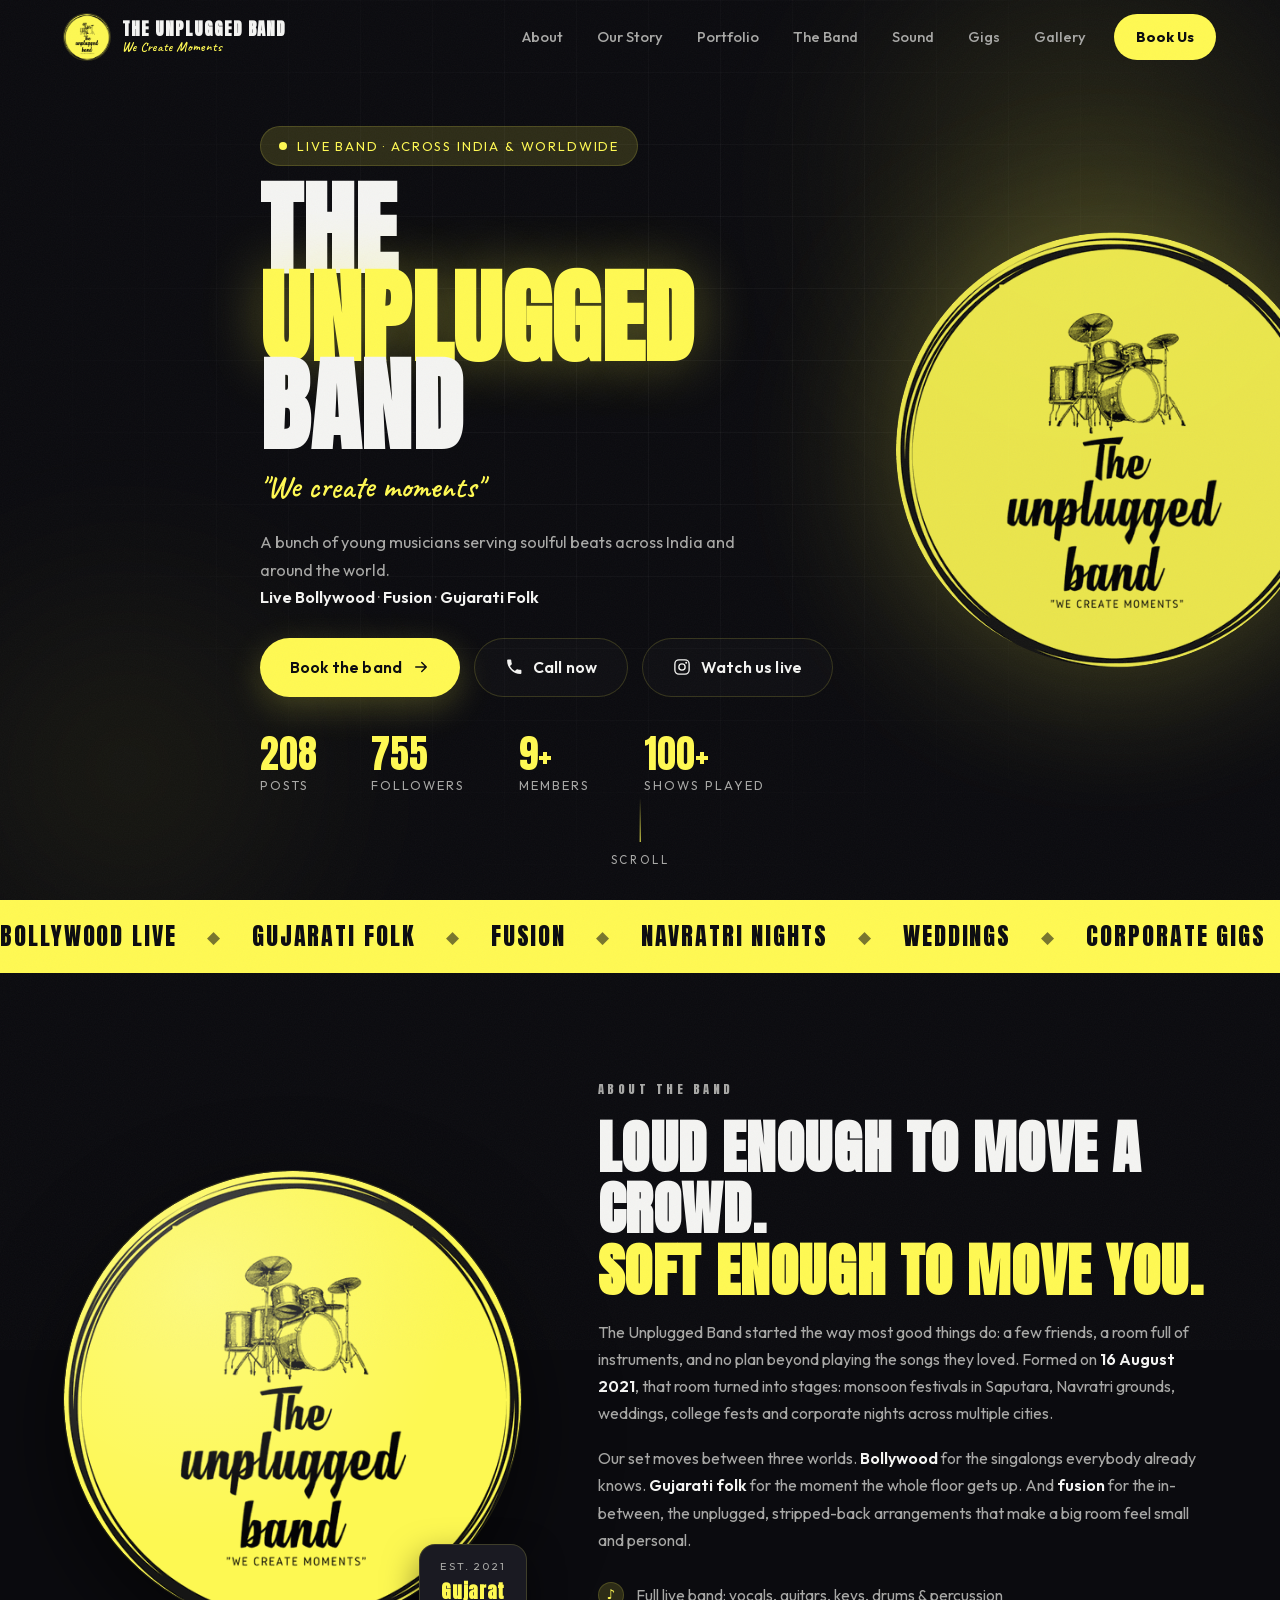
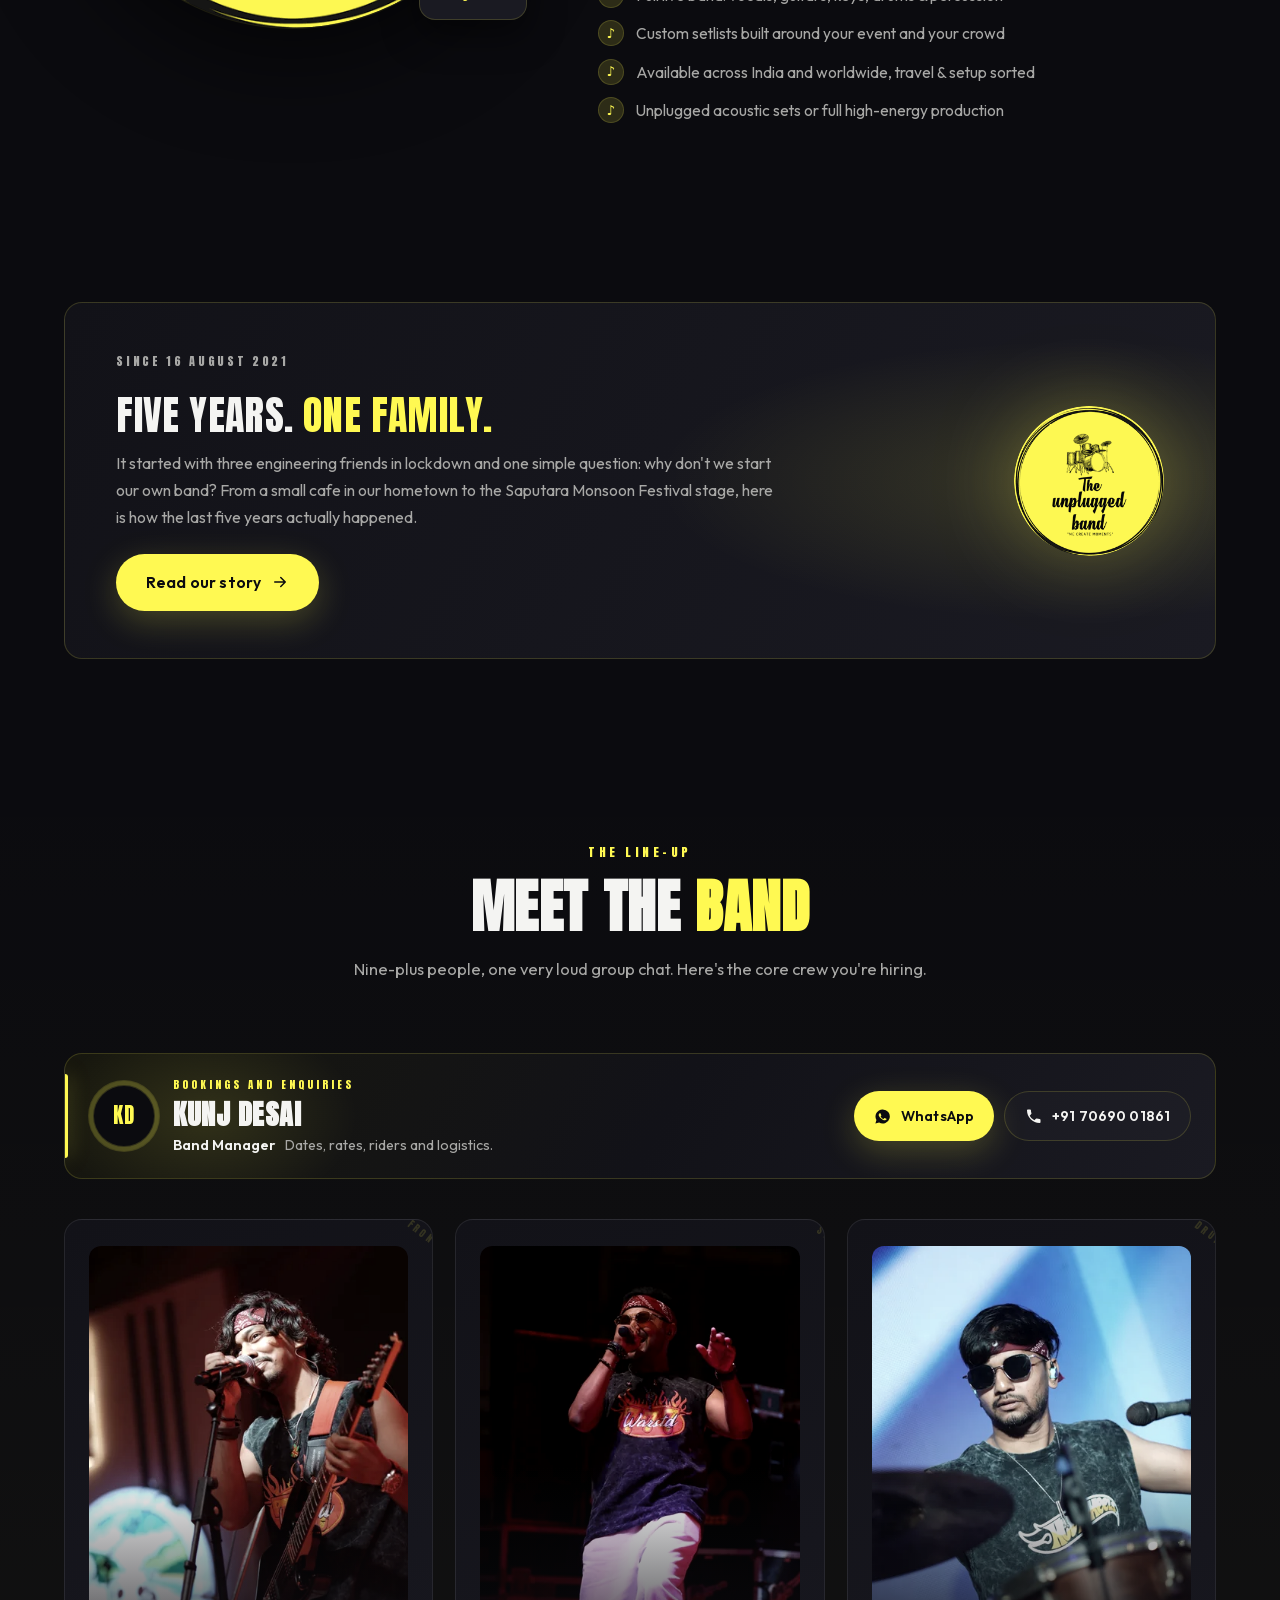
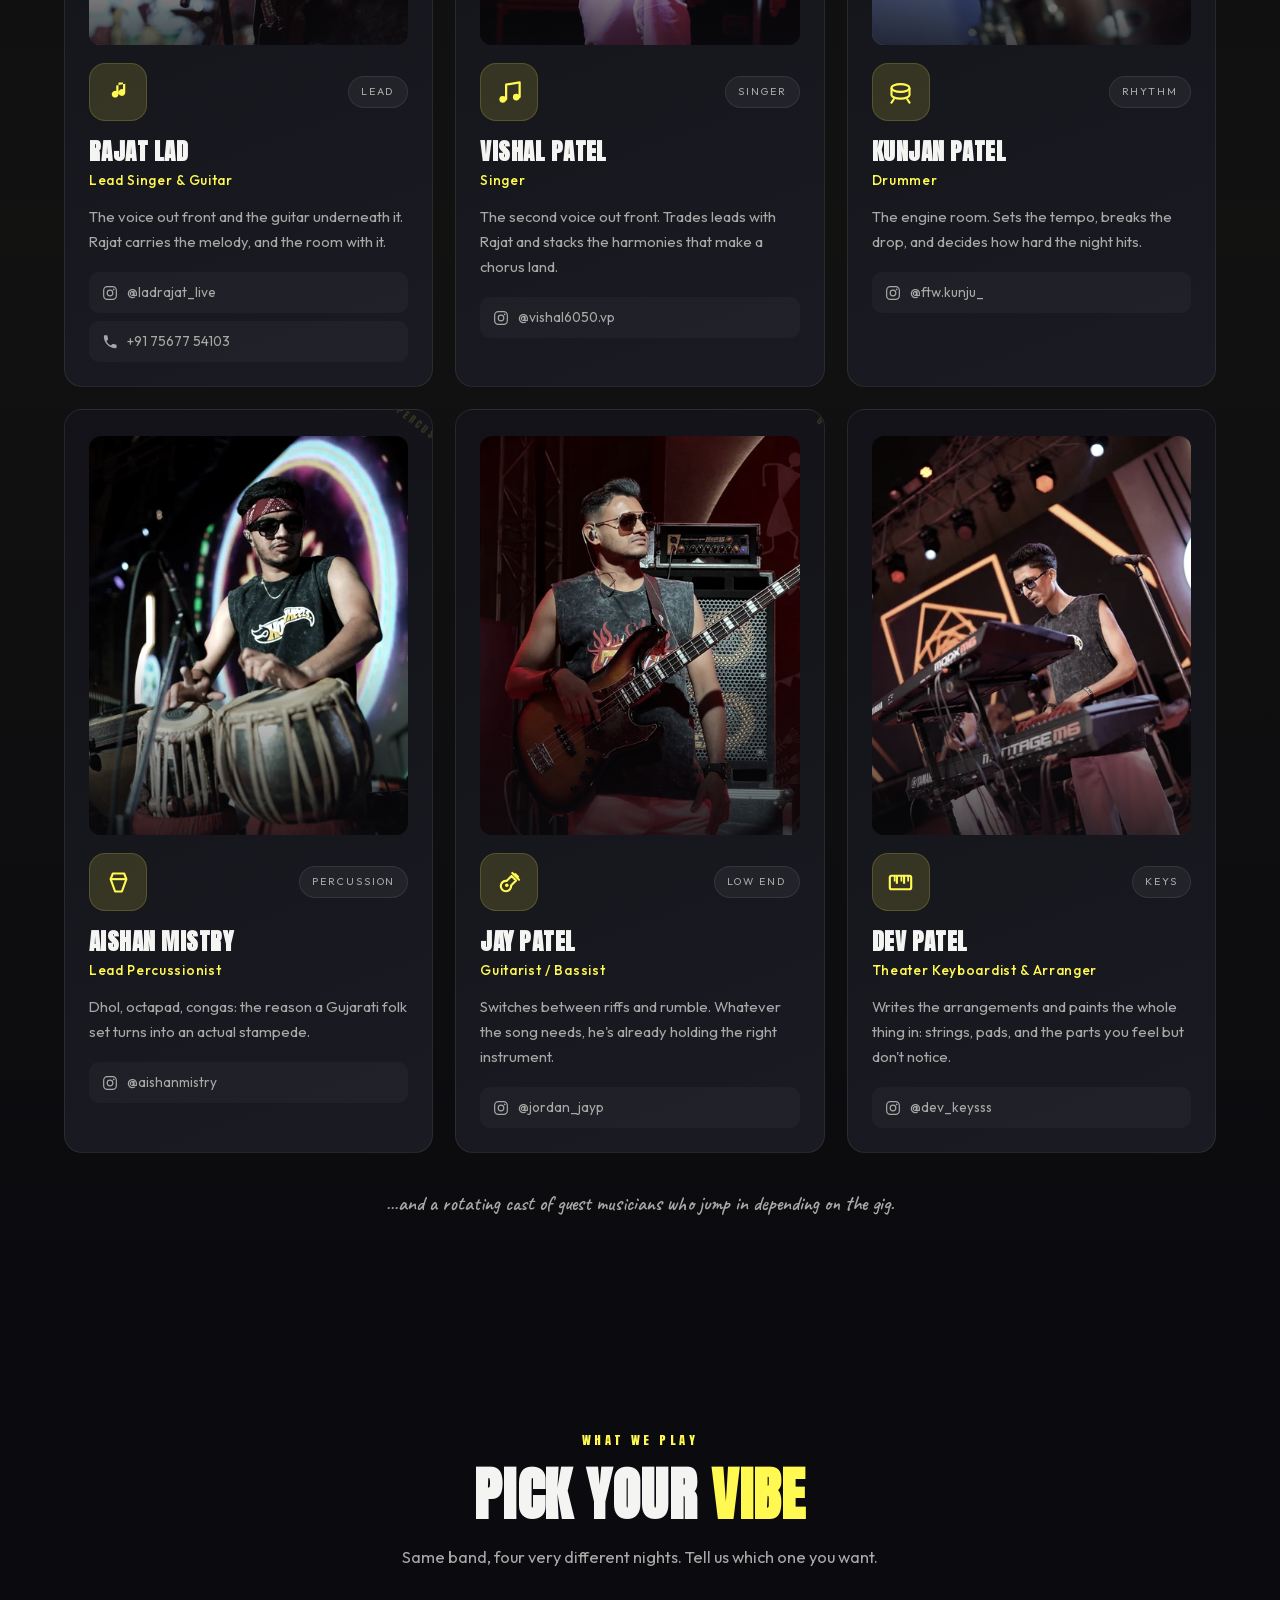
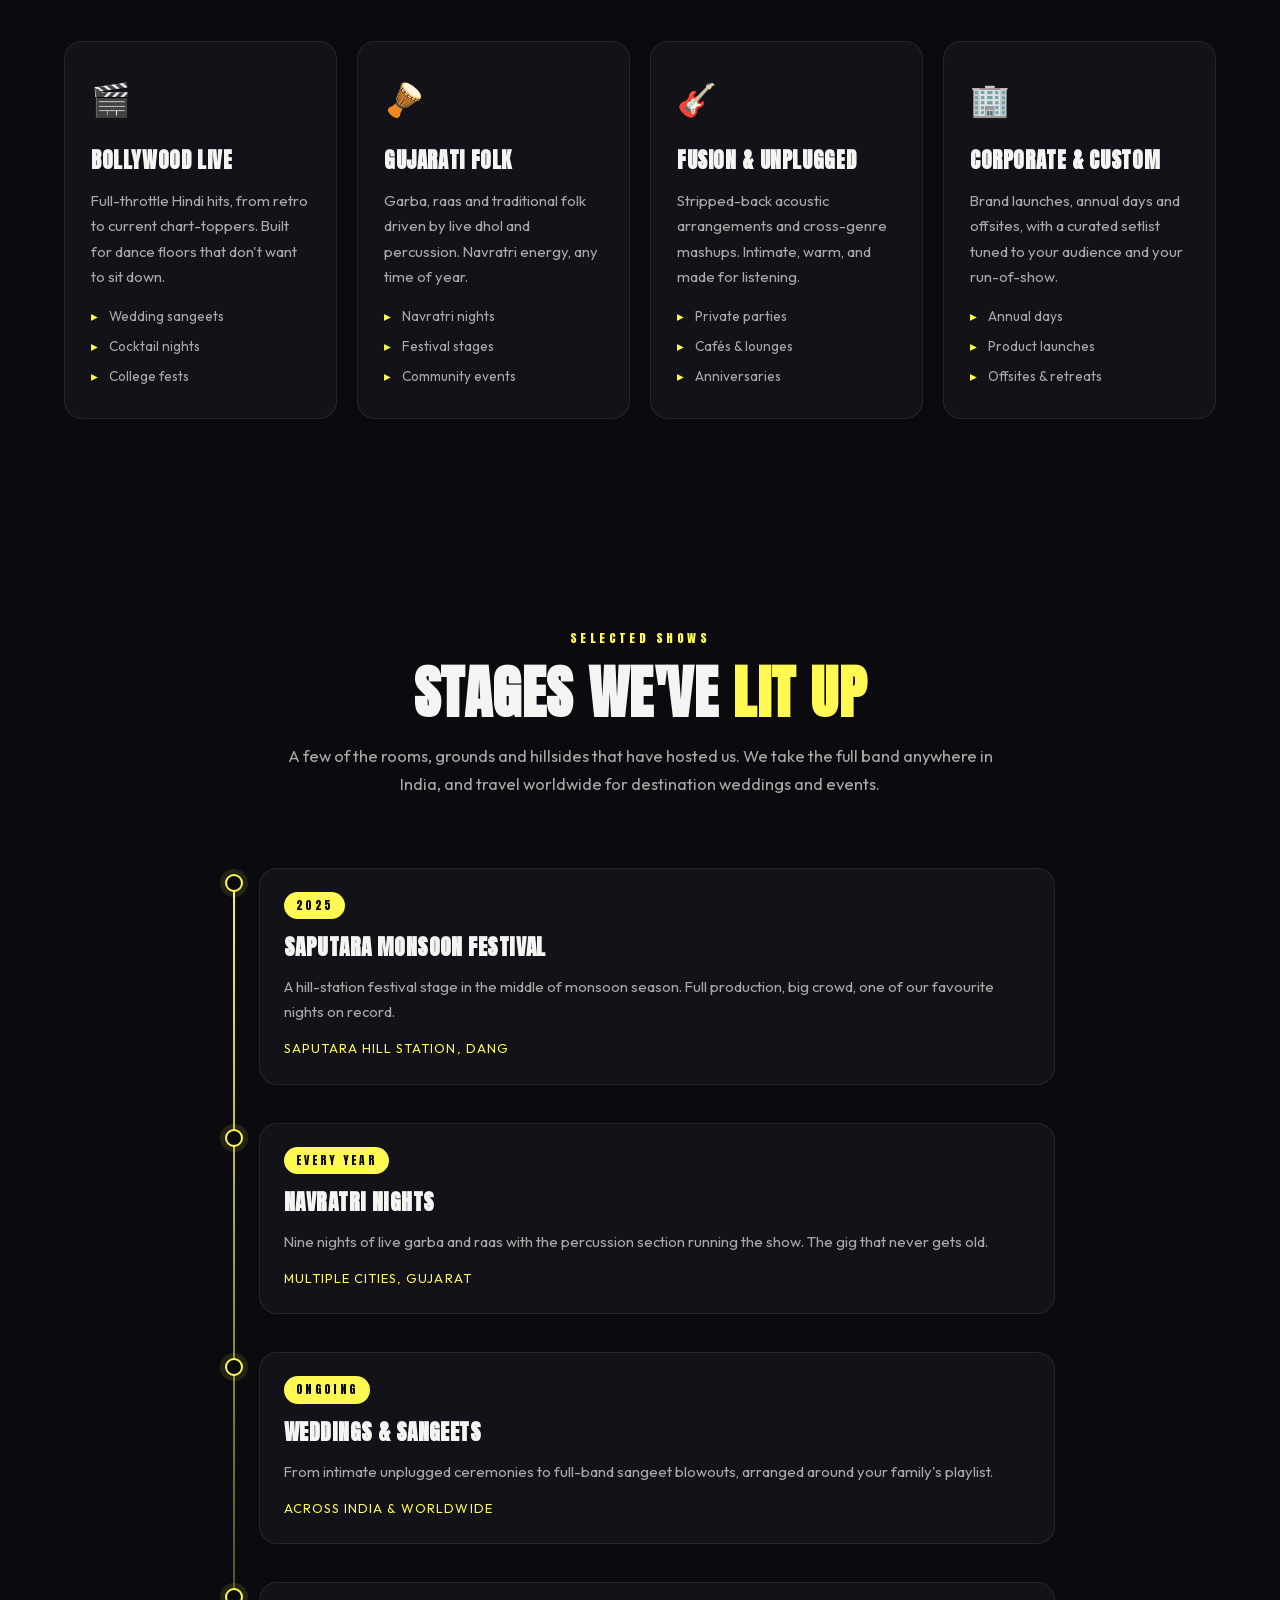
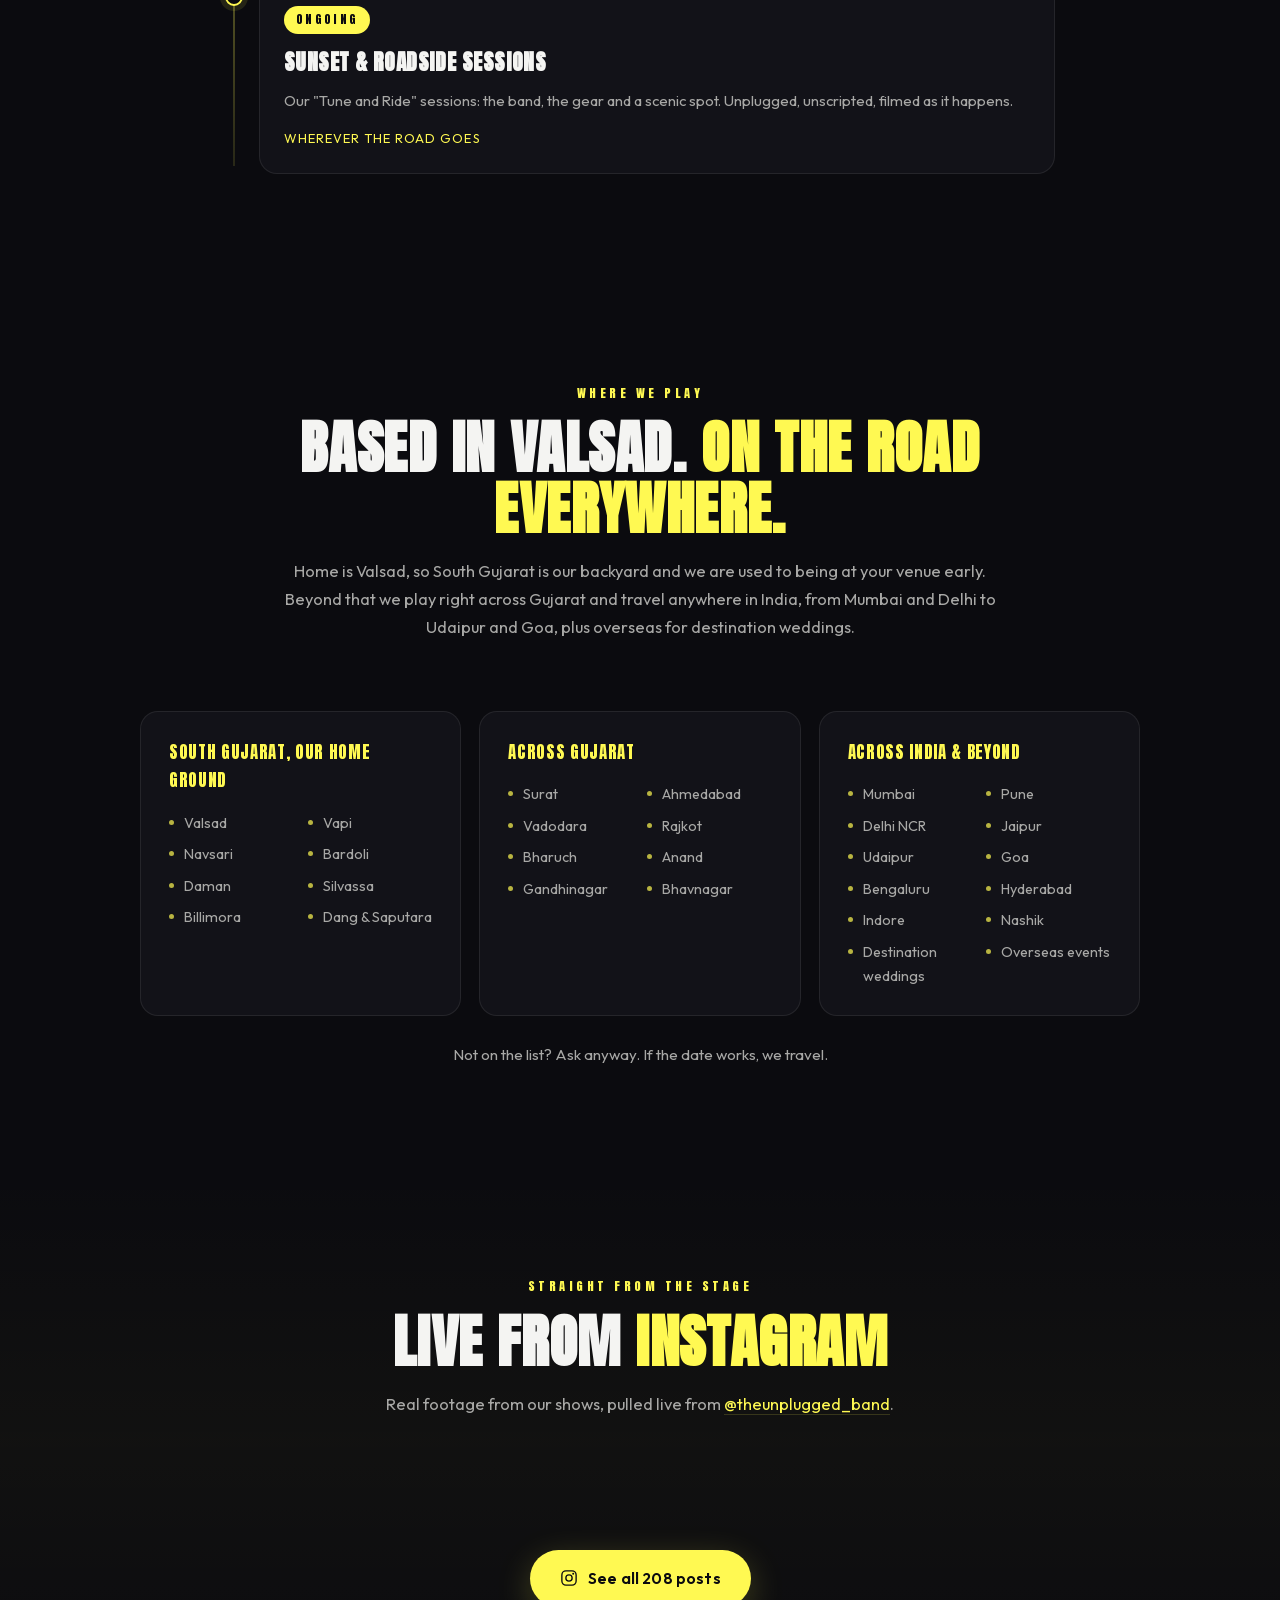
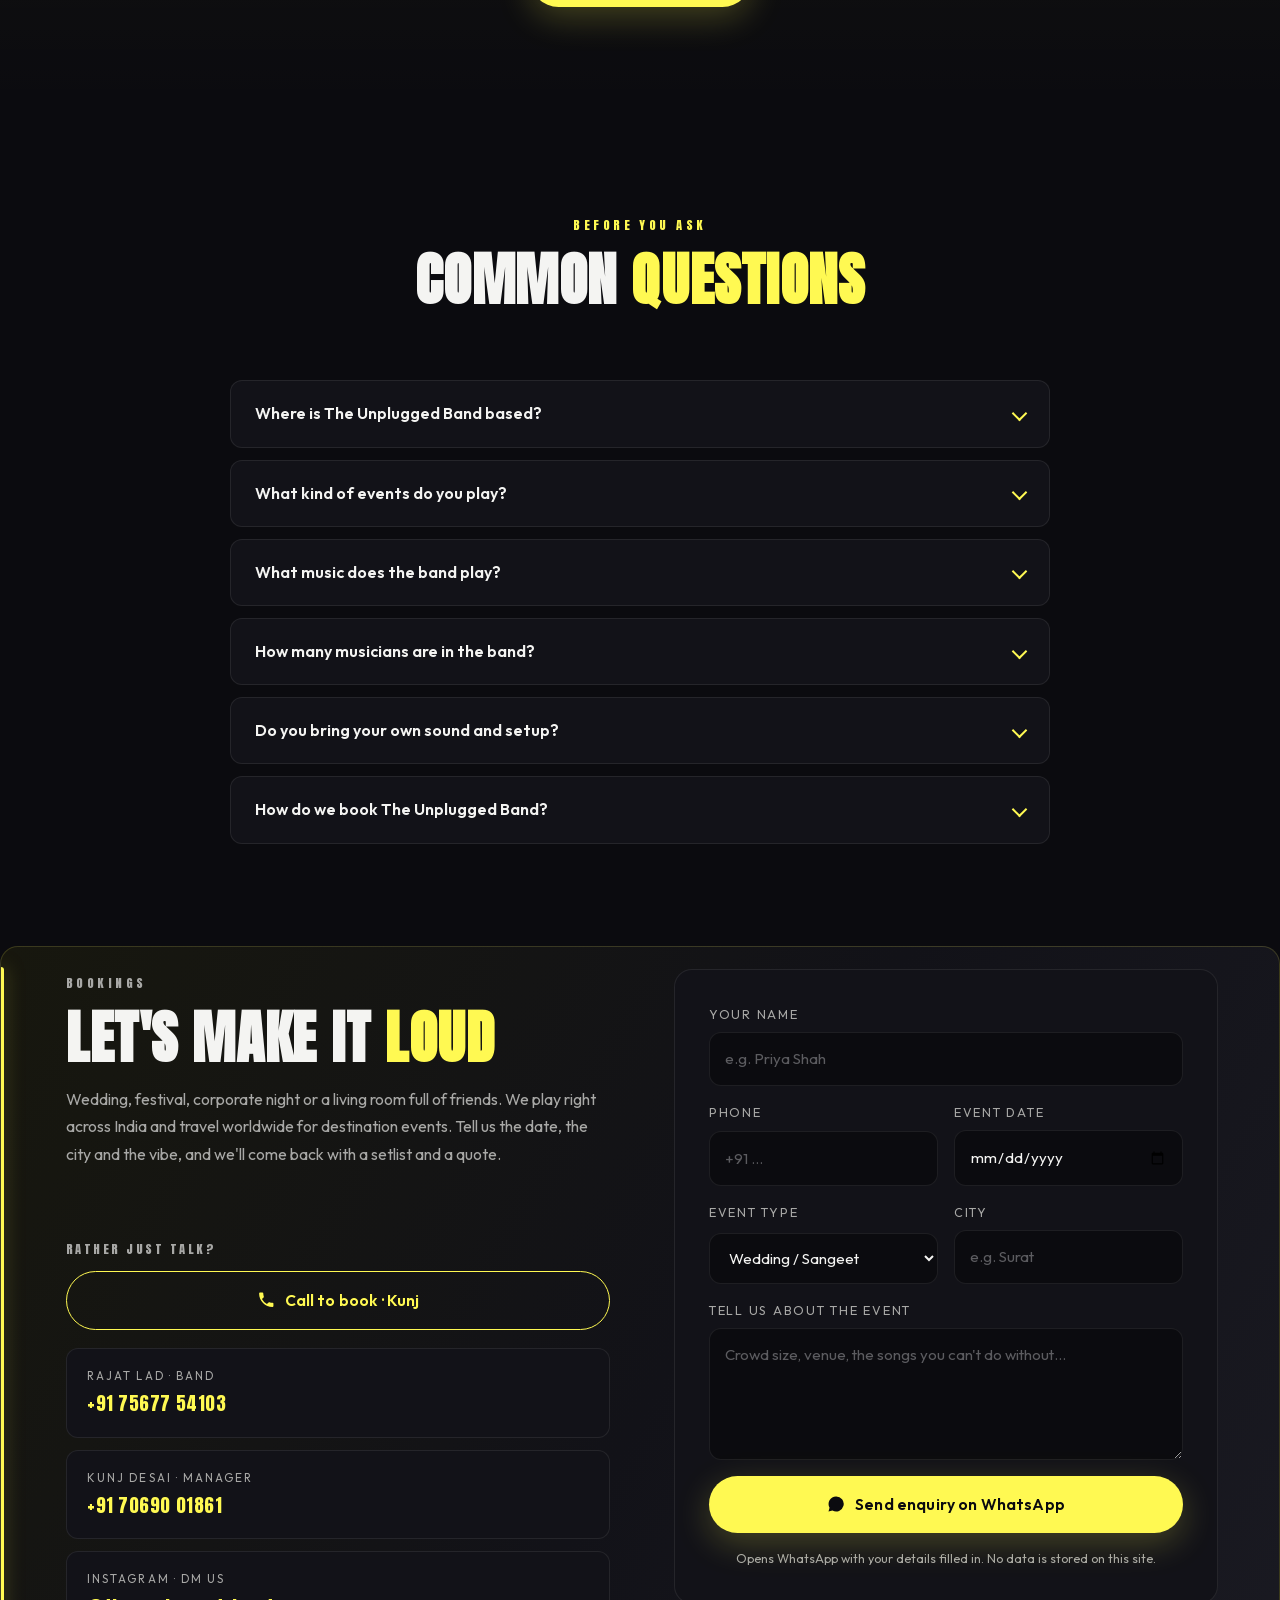
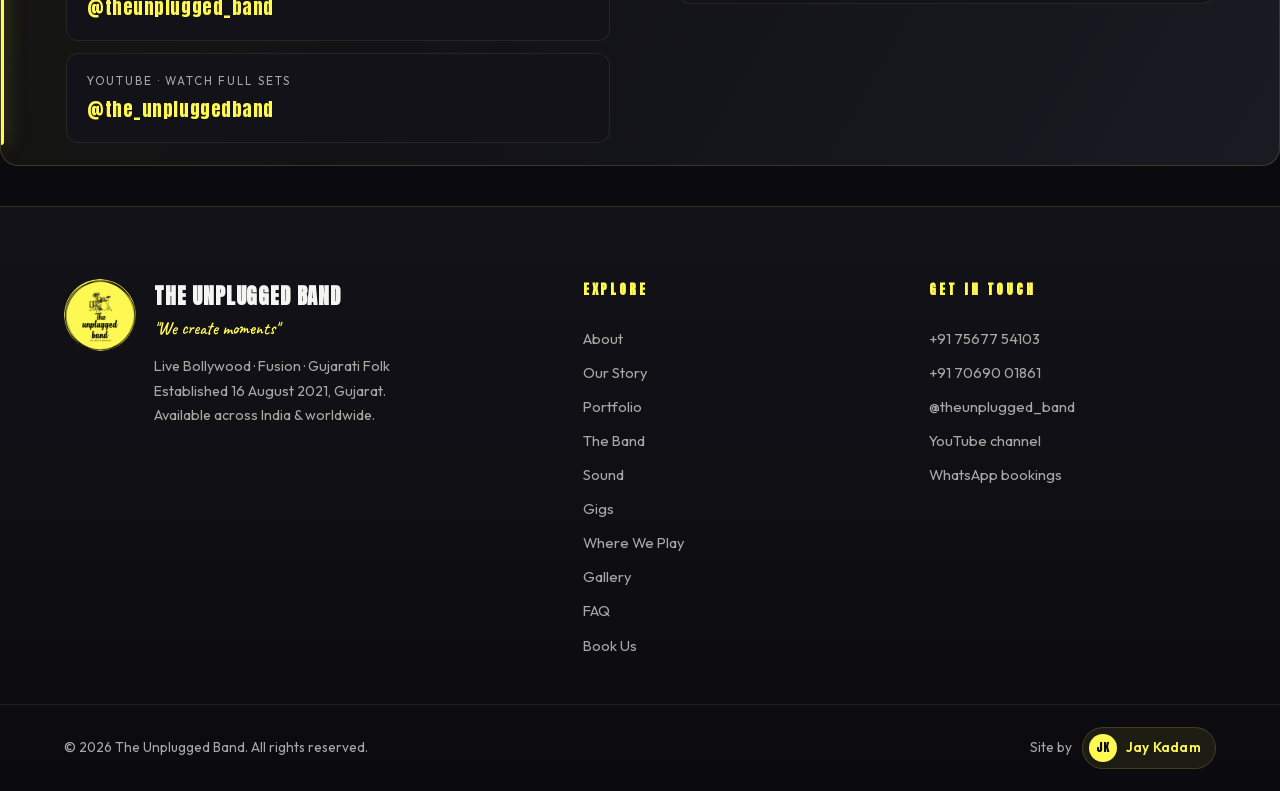
==== commit 6207a9b5: "Credit the site to Jay Kadam with a link to kadamlabs.com Footer credit reads Site by Jay Kadam and " ====
--- a/index.html
+++ b/index.html
@@ -9,6 +9,7 @@
 <meta name="geo.region" content="IN-GJ" />
 <meta name="geo.placename" content="Valsad, Gujarat" />
 <meta name="author" content="Jay Kadam" />
+<link rel="author" href="https://kadamlabs.com" />
 <meta name="theme-color" content="#0b0b0f" />
 
 <meta name="google-site-verification" content="3UUYZmZNv0zjRYRVgIYDUnx5YWr0BU8aekdBNpIsIKQ" />
@@ -31,7 +32,7 @@
 
 <link rel="preload" href="/assets/fonts/anton-400-latin.woff2" as="font" type="font/woff2" crossorigin />
 <link rel="preload" href="/assets/fonts/outfit-400-latin.woff2" as="font" type="font/woff2" crossorigin />
-<link rel="stylesheet" href="/css/style.css?v=20260926" />
+<link rel="stylesheet" href="/css/style.css?v=20260926b" />
 
 <script type="application/ld+json">
 {
@@ -859,11 +860,11 @@
         &copy; <span id="year">2026</span> The Unplugged Band. All rights reserved.
       </p>
       <p class="footer__credit">
-        <span class="footer__credit-label">Developed &amp; managed by</span>
-        <span class="footer__dev">
+        <span class="footer__credit-label">Site by</span>
+        <a class="footer__dev" href="https://kadamlabs.com" target="_blank" rel="noopener author" aria-label="Jay Kadam, Kadam Labs">
           <span class="footer__dev-mark" aria-hidden="true">JK</span>
           <strong>Jay Kadam</strong>
-        </span>
+        </a>
       </p>
     </div>
   </div>
@@ -874,7 +875,7 @@
 </button>
 
 <script async src="https://www.instagram.com/embed.js"></script>
-<script src="/js/instagram.js?v=20260926" defer></script>
-<script src="/js/main.js?v=20260926"></script>
+<script src="/js/instagram.js?v=20260926b" defer></script>
+<script src="/js/main.js?v=20260926b"></script>
 </body>
 </html>
--- a/css/style.css
+++ b/css/style.css
@@ -1,6 +1,6 @@
 /* ============================================================
    The Unplugged Band, theunpluggedband.com
-   Developed & managed by Jay Kadam
+   Site by Jay Kadam, kadamlabs.com
    ============================================================ */
 
 /* Self-hosted fonts: no third-party connection on the critical path */
@@ -909,6 +909,9 @@
   padding: 6px 14px 6px 6px; border-radius: 999px;
   background: rgba(255, 249, 82, 0.07); border: 1px solid var(--line);
 }
+.footer__dev { color: var(--text); transition: border-color 0.25s, background 0.25s, transform 0.3s var(--ease); }
+.footer__dev:hover { border-color: var(--yellow); background: var(--yellow-soft); transform: translateY(-2px); }
+.footer__dev:hover strong { color: var(--yellow); }
 .footer__dev-mark {
   width: 28px; height: 28px; border-radius: 50%;
   display: grid; place-items: center;
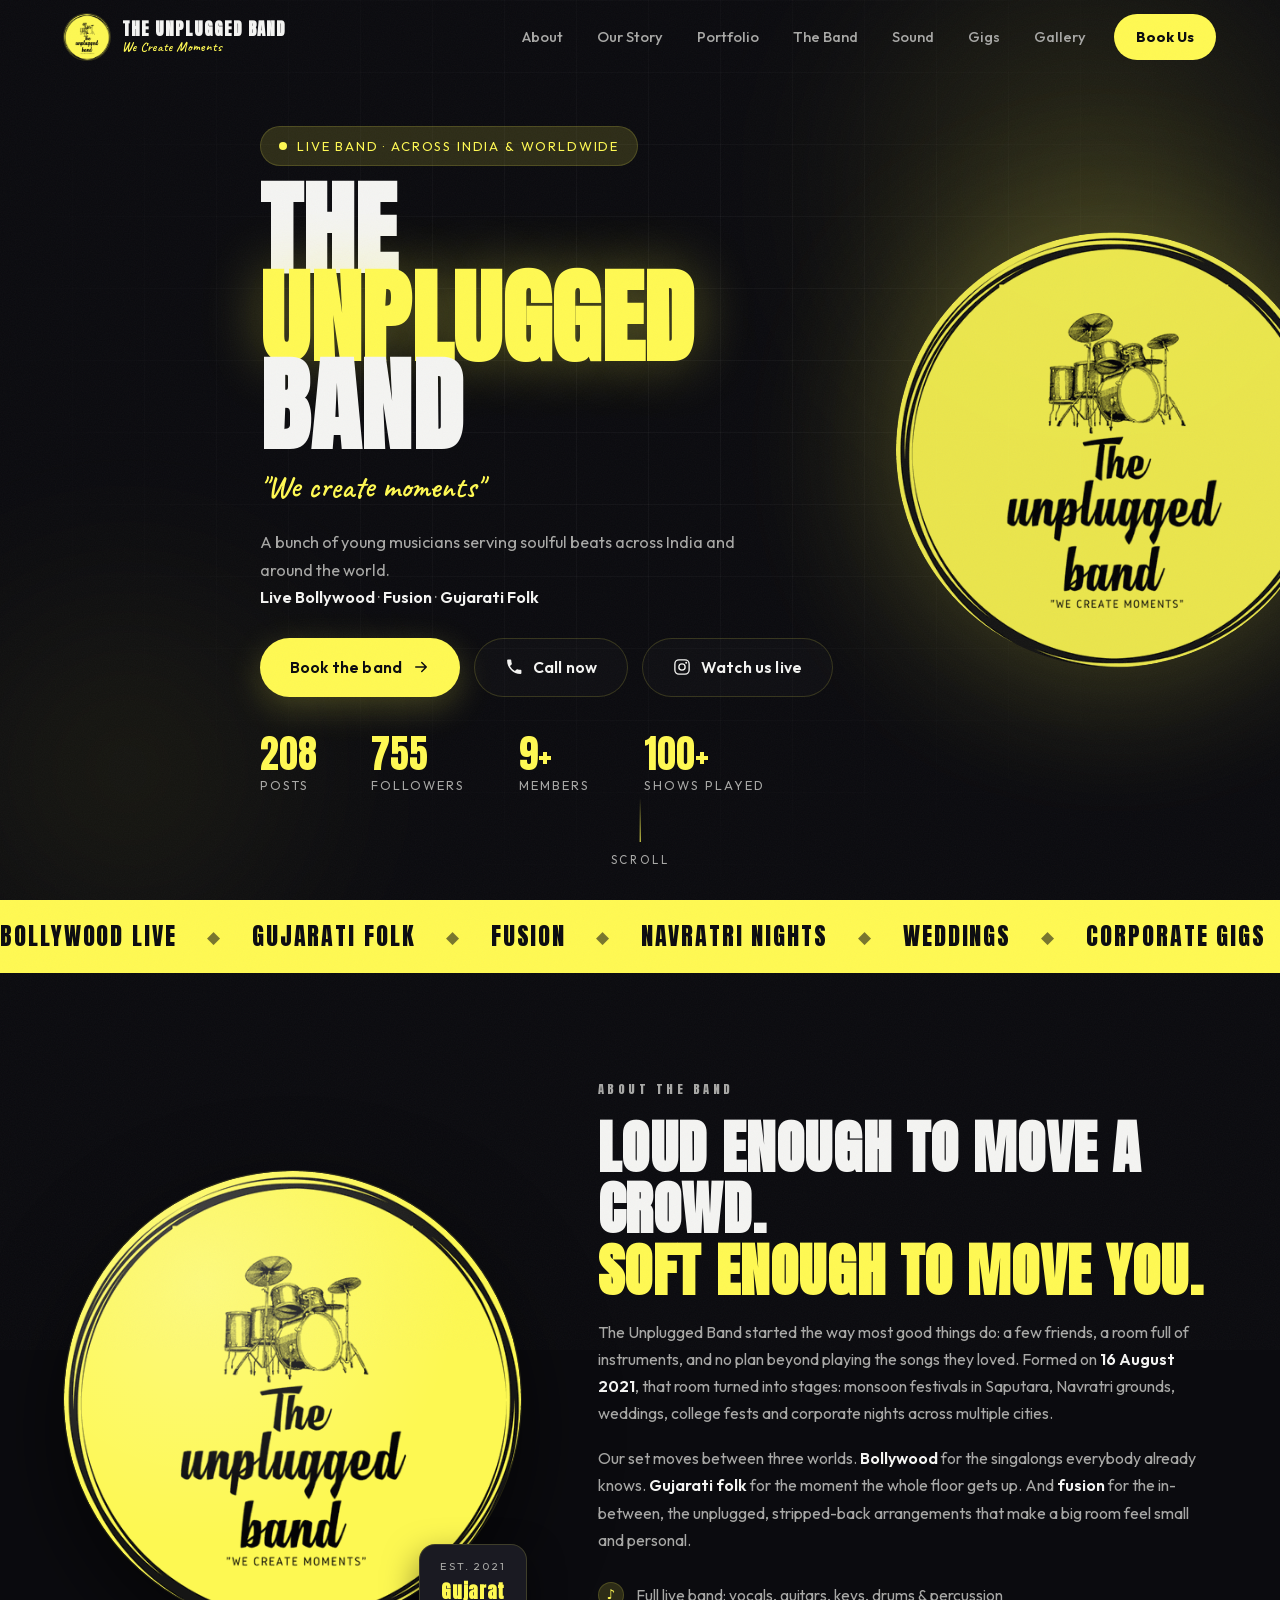
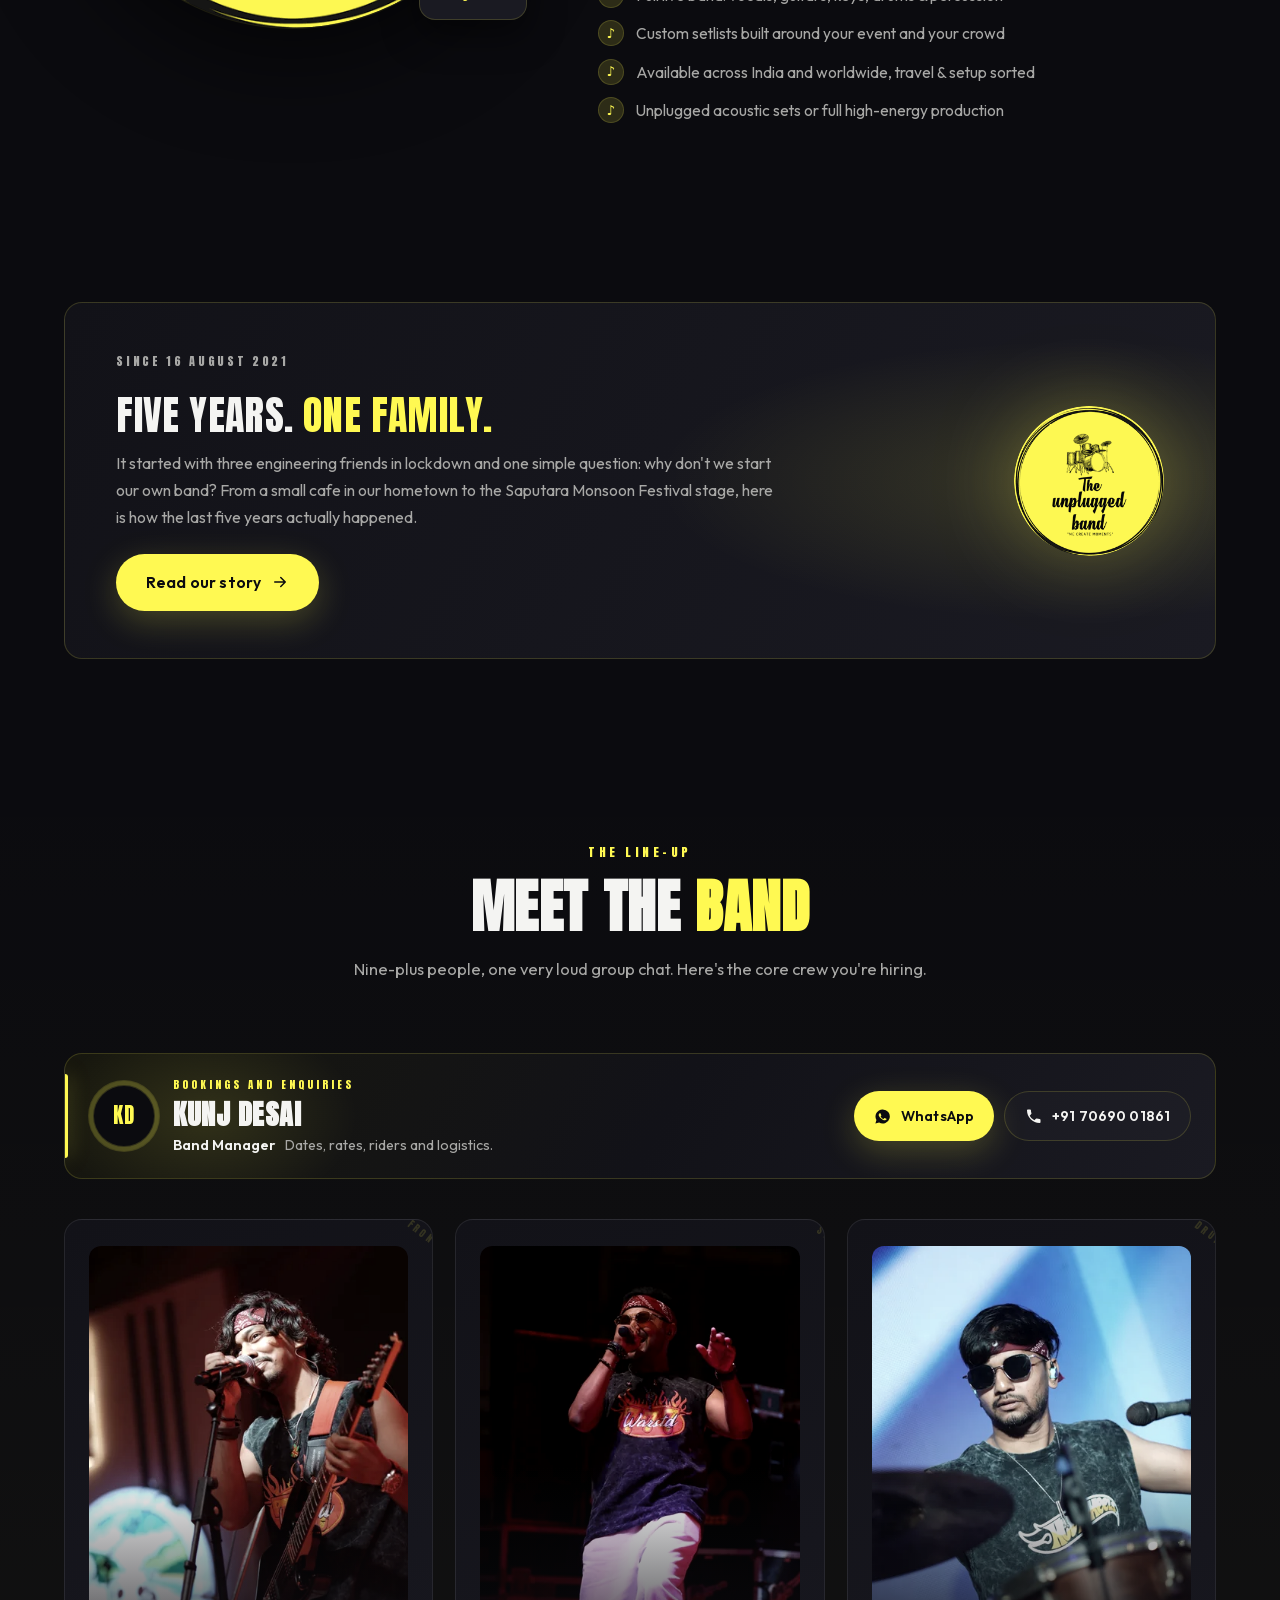
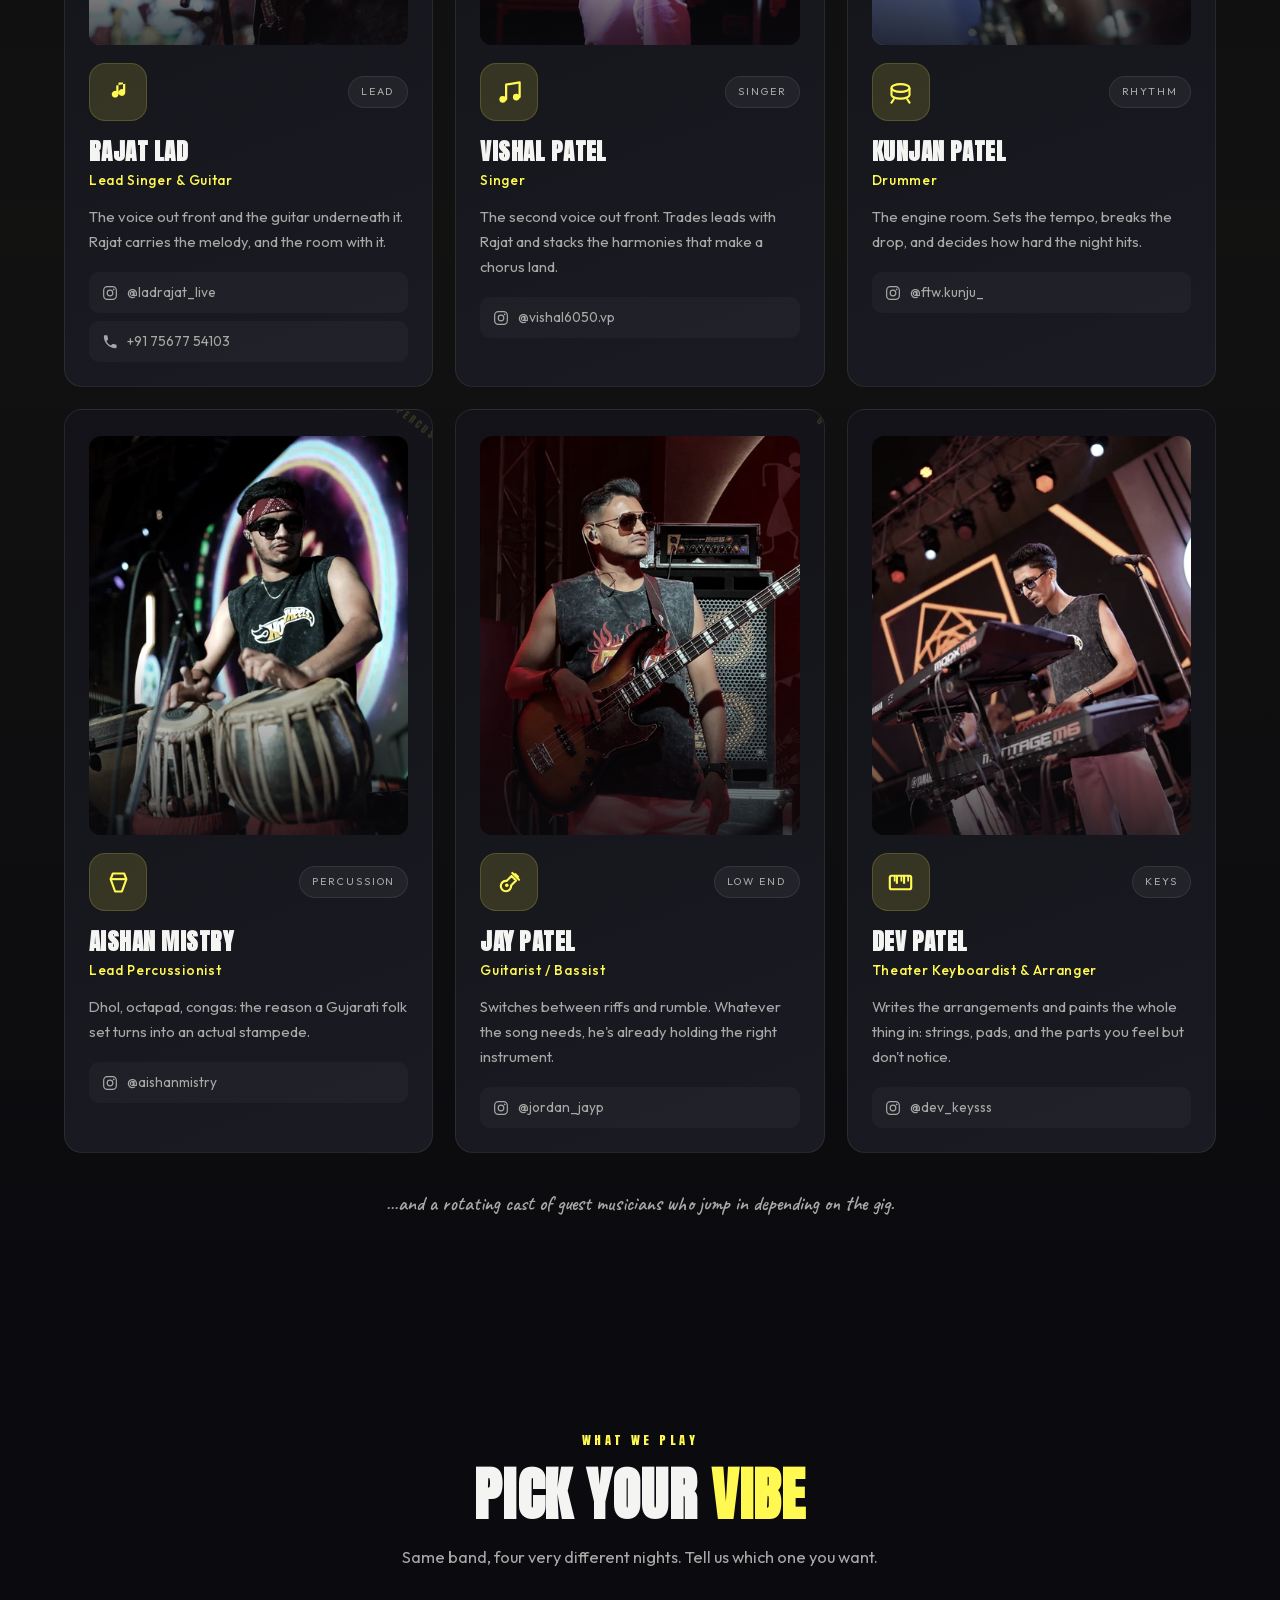
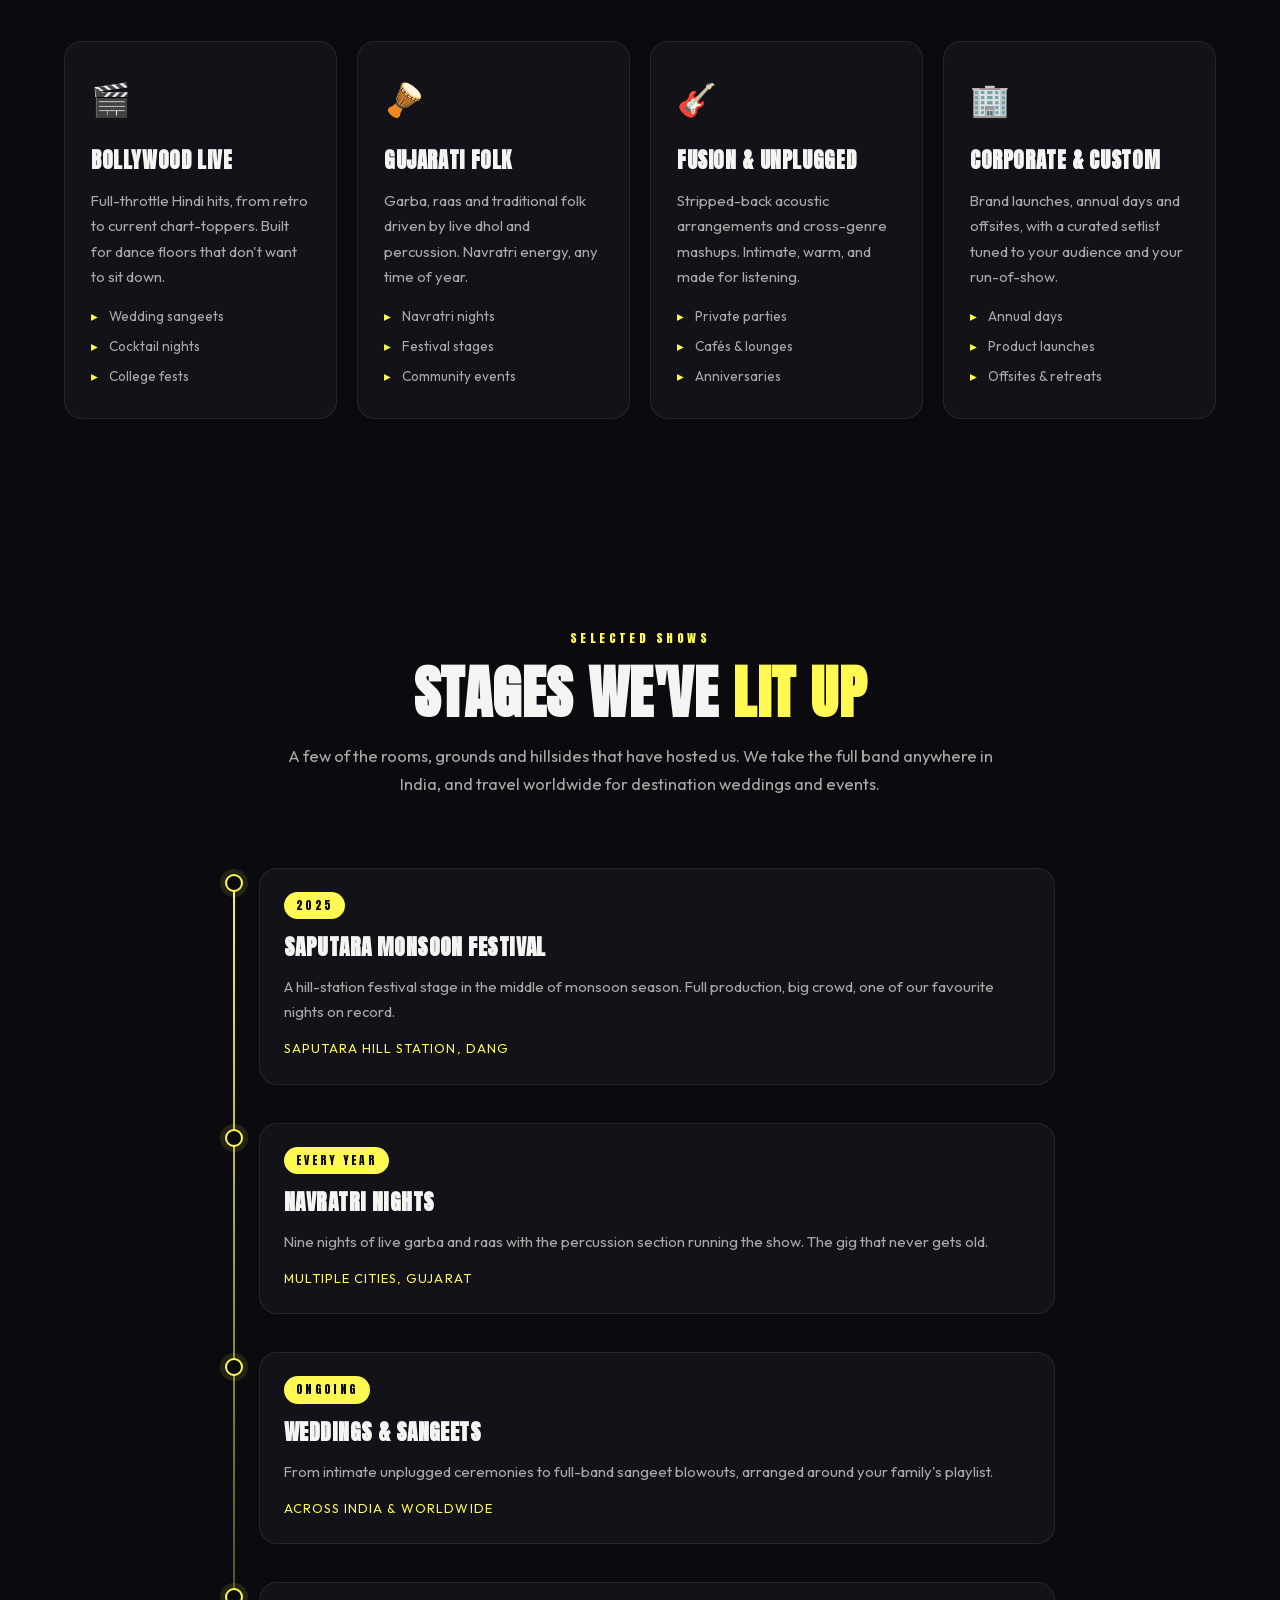
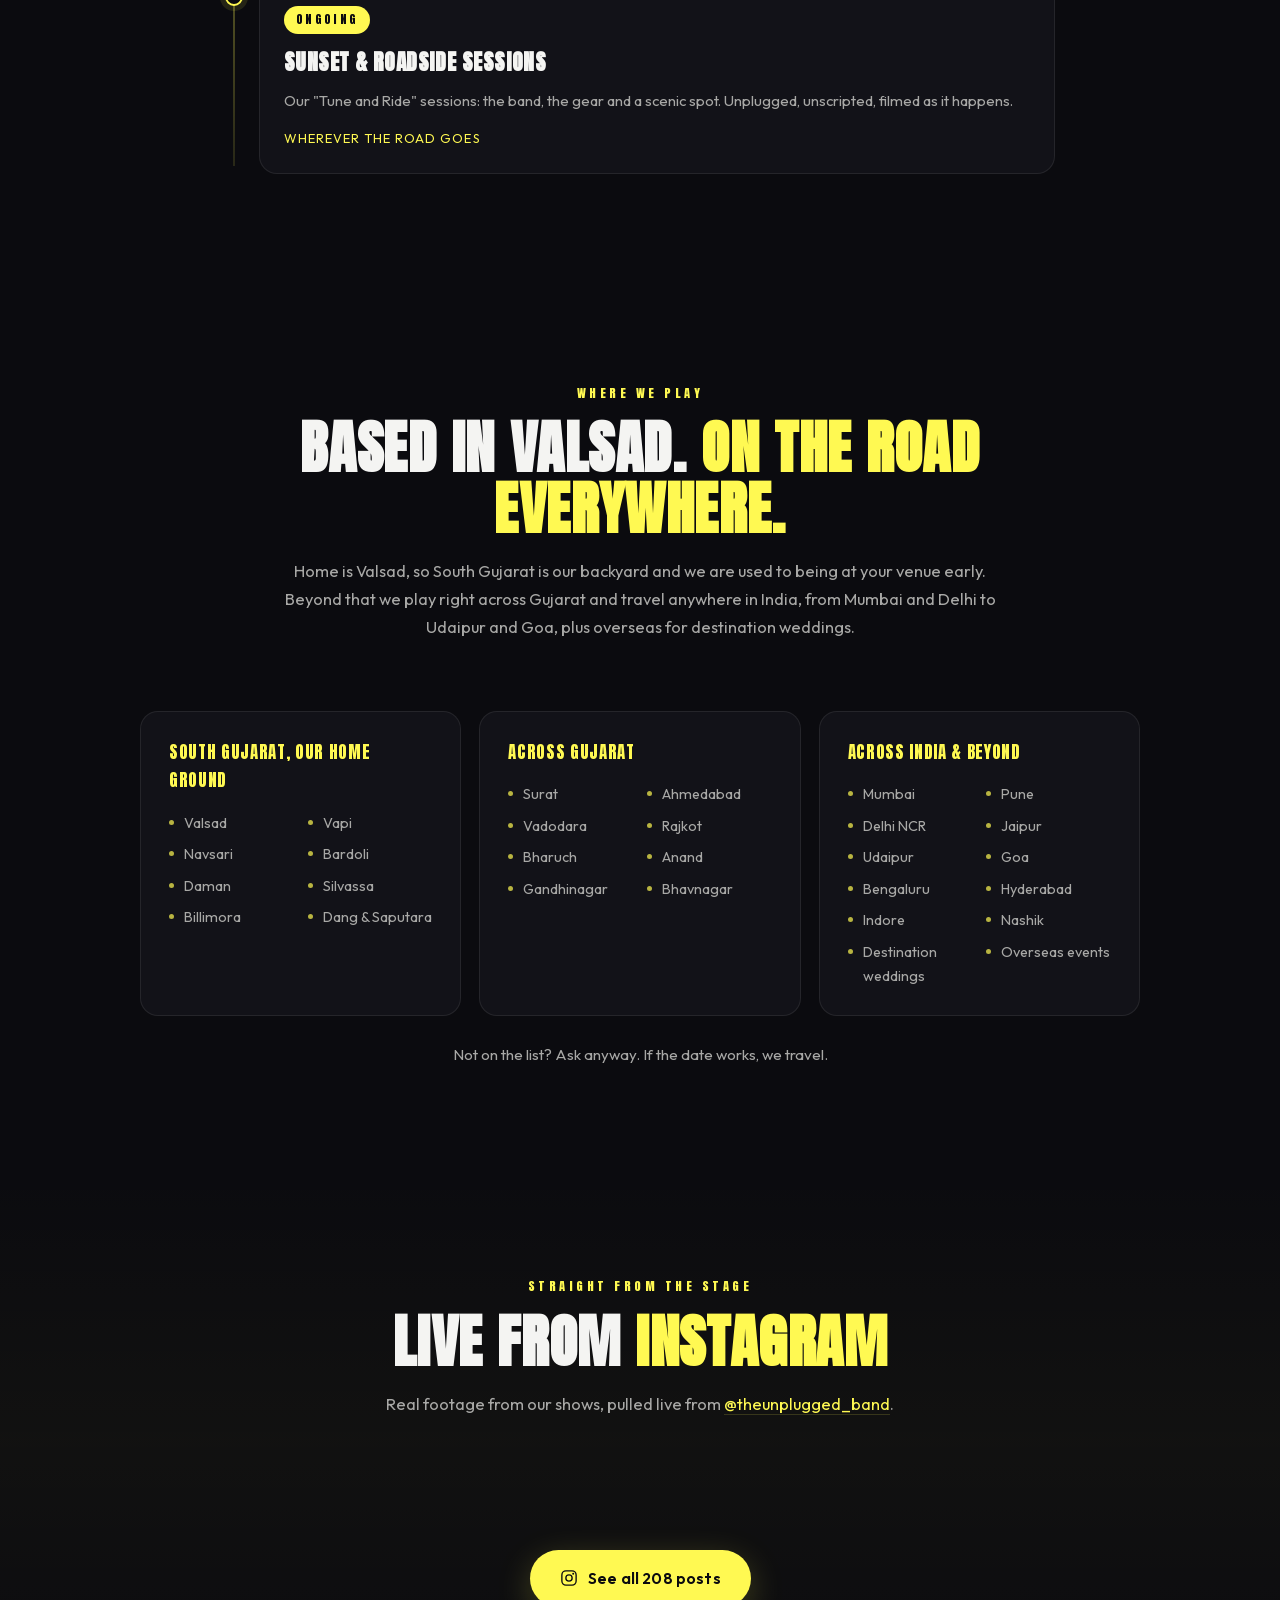
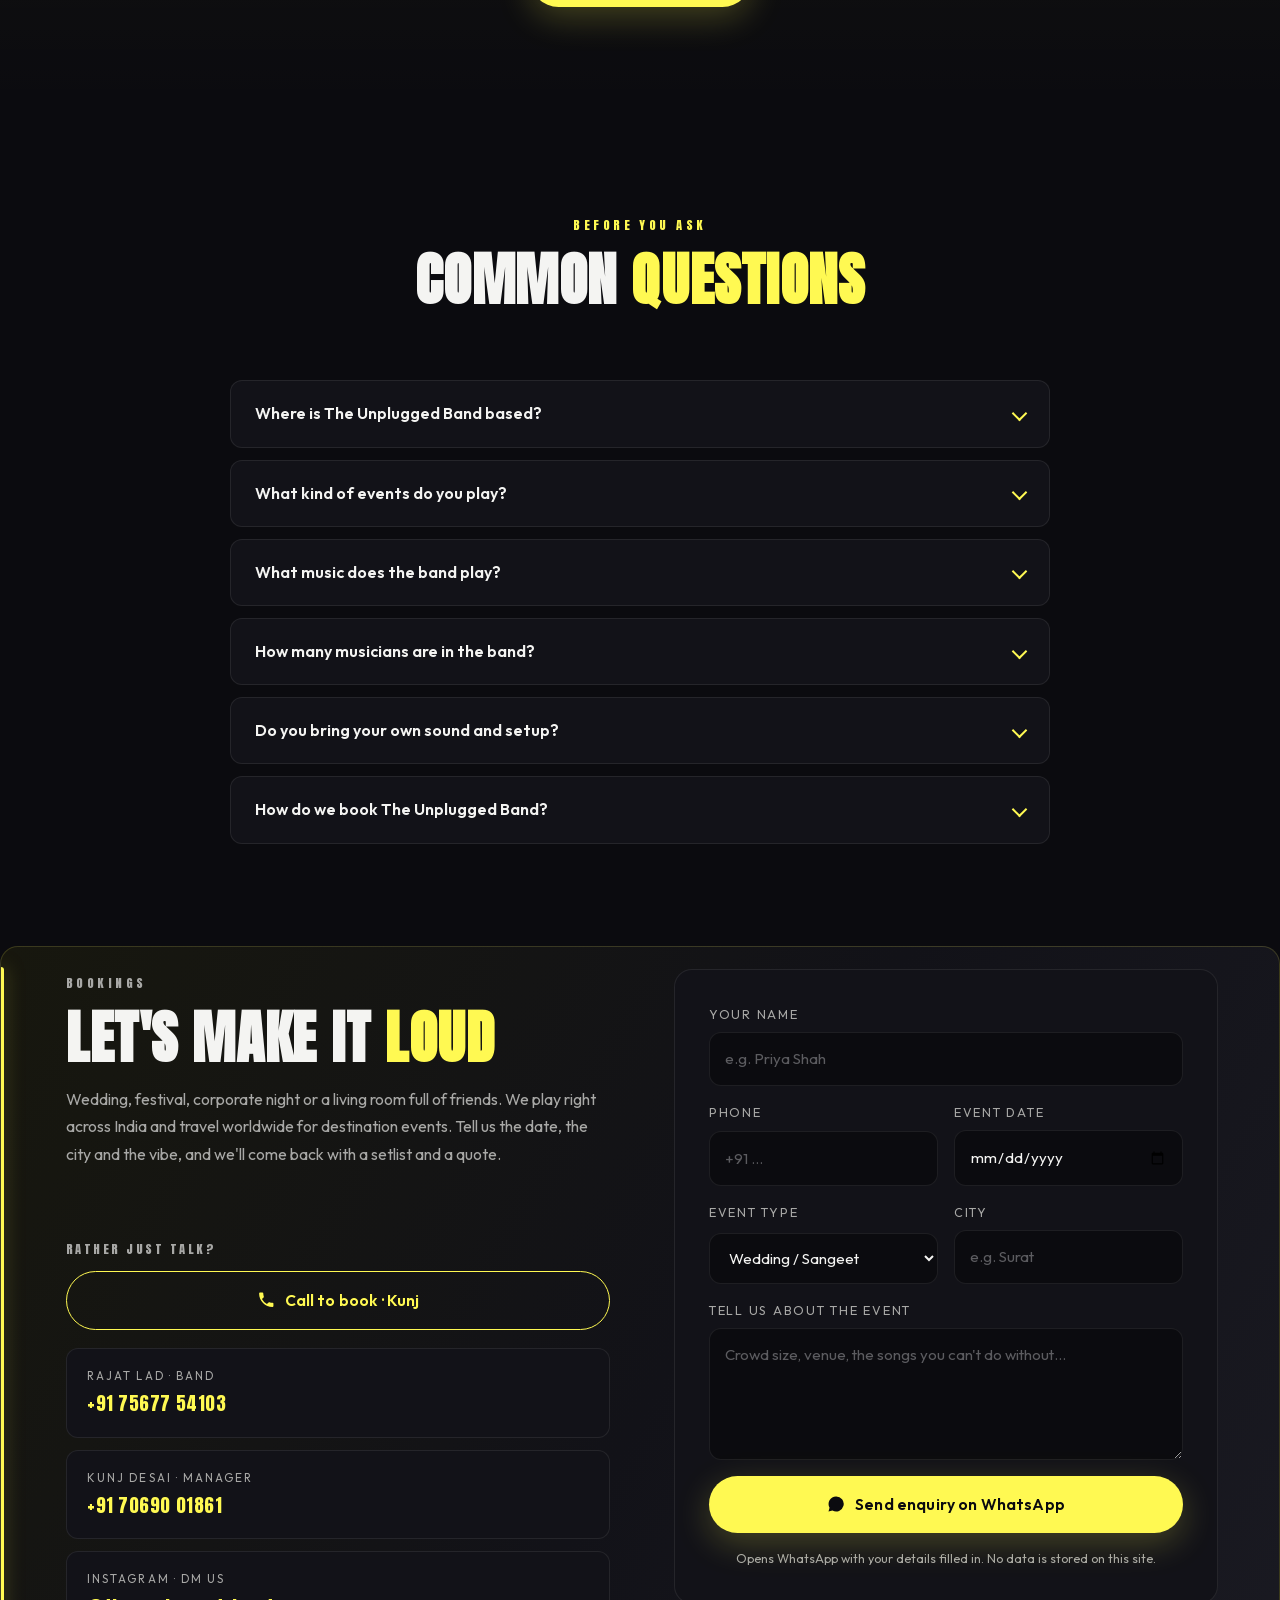
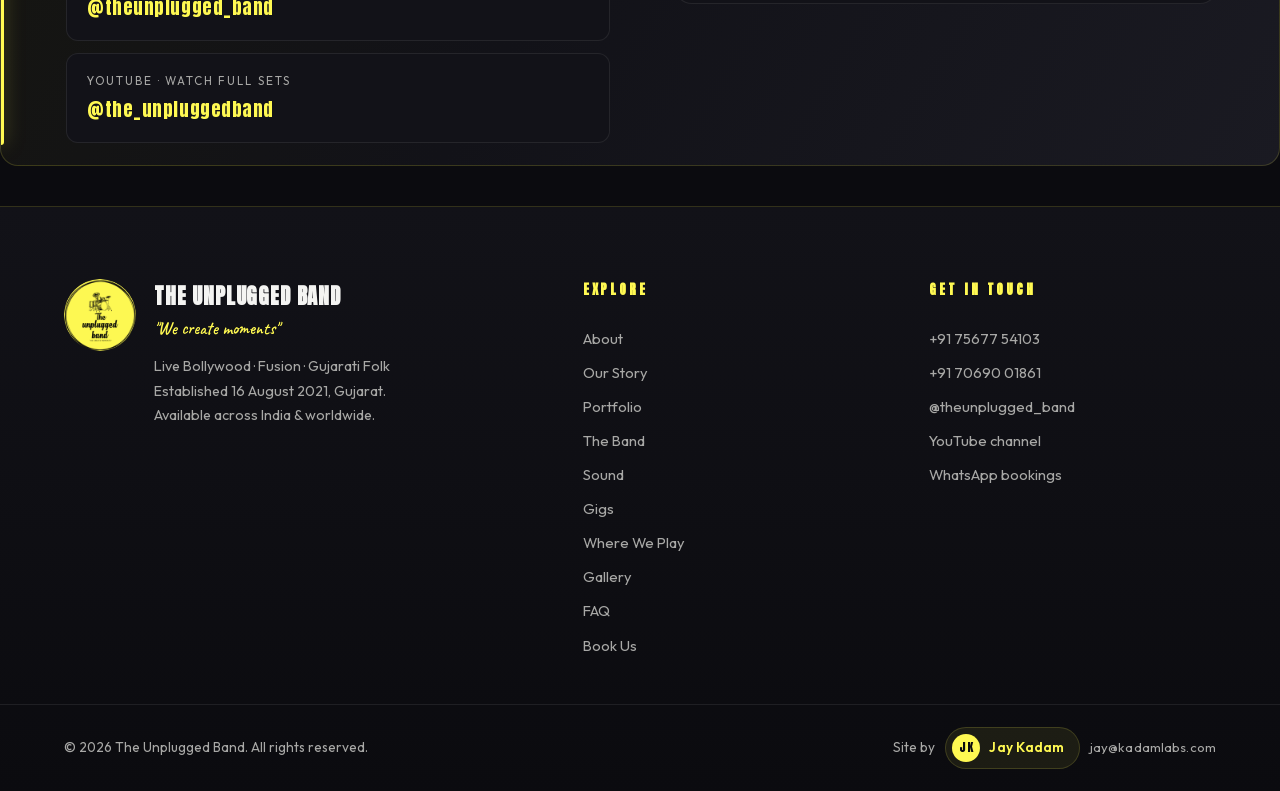
==== commit 019f2b85: "Add jay@kadamlabs.com to the site credit Footer credit on every page now carries a mailto link besid" ====
--- a/index.html
+++ b/index.html
@@ -32,7 +32,7 @@
 
 <link rel="preload" href="/assets/fonts/anton-400-latin.woff2" as="font" type="font/woff2" crossorigin />
 <link rel="preload" href="/assets/fonts/outfit-400-latin.woff2" as="font" type="font/woff2" crossorigin />
-<link rel="stylesheet" href="/css/style.css?v=20260926b" />
+<link rel="stylesheet" href="/css/style.css?v=20260926c" />
 
 <script type="application/ld+json">
 {
@@ -865,6 +865,7 @@
           <span class="footer__dev-mark" aria-hidden="true">JK</span>
           <strong>Jay Kadam</strong>
         </a>
+        <a class="footer__mail" href="mailto:jay@kadamlabs.com">jay@kadamlabs.com</a>
       </p>
     </div>
   </div>
@@ -875,7 +876,7 @@
 </button>
 
 <script async src="https://www.instagram.com/embed.js"></script>
-<script src="/js/instagram.js?v=20260926b" defer></script>
-<script src="/js/main.js?v=20260926b"></script>
+<script src="/js/instagram.js?v=20260926c" defer></script>
+<script src="/js/main.js?v=20260926c"></script>
 </body>
 </html>
--- a/css/style.css
+++ b/css/style.css
@@ -1,6 +1,6 @@
 /* ============================================================
    The Unplugged Band, theunpluggedband.com
-   Site by Jay Kadam, kadamlabs.com
+   Site by Jay Kadam, kadamlabs.com, jay@kadamlabs.com
    ============================================================ */
 
 /* Self-hosted fonts: no third-party connection on the critical path */
@@ -902,7 +902,9 @@
   gap: 18px; flex-wrap: wrap;
 }
 .footer__copy { color: var(--text-dim); font-size: 0.85rem; }
-.footer__credit { display: flex; align-items: center; gap: 10px; font-size: 0.85rem; }
+.footer__credit { display: flex; align-items: center; flex-wrap: wrap; gap: 10px; font-size: 0.85rem; }
+.footer__mail { color: var(--text-dim); font-size: 0.82rem; letter-spacing: 0.01em; transition: color 0.25s; }
+.footer__mail:hover { color: var(--yellow); }
 .footer__credit-label { color: var(--text-dim); }
 .footer__dev {
   display: inline-flex; align-items: center; gap: 9px;
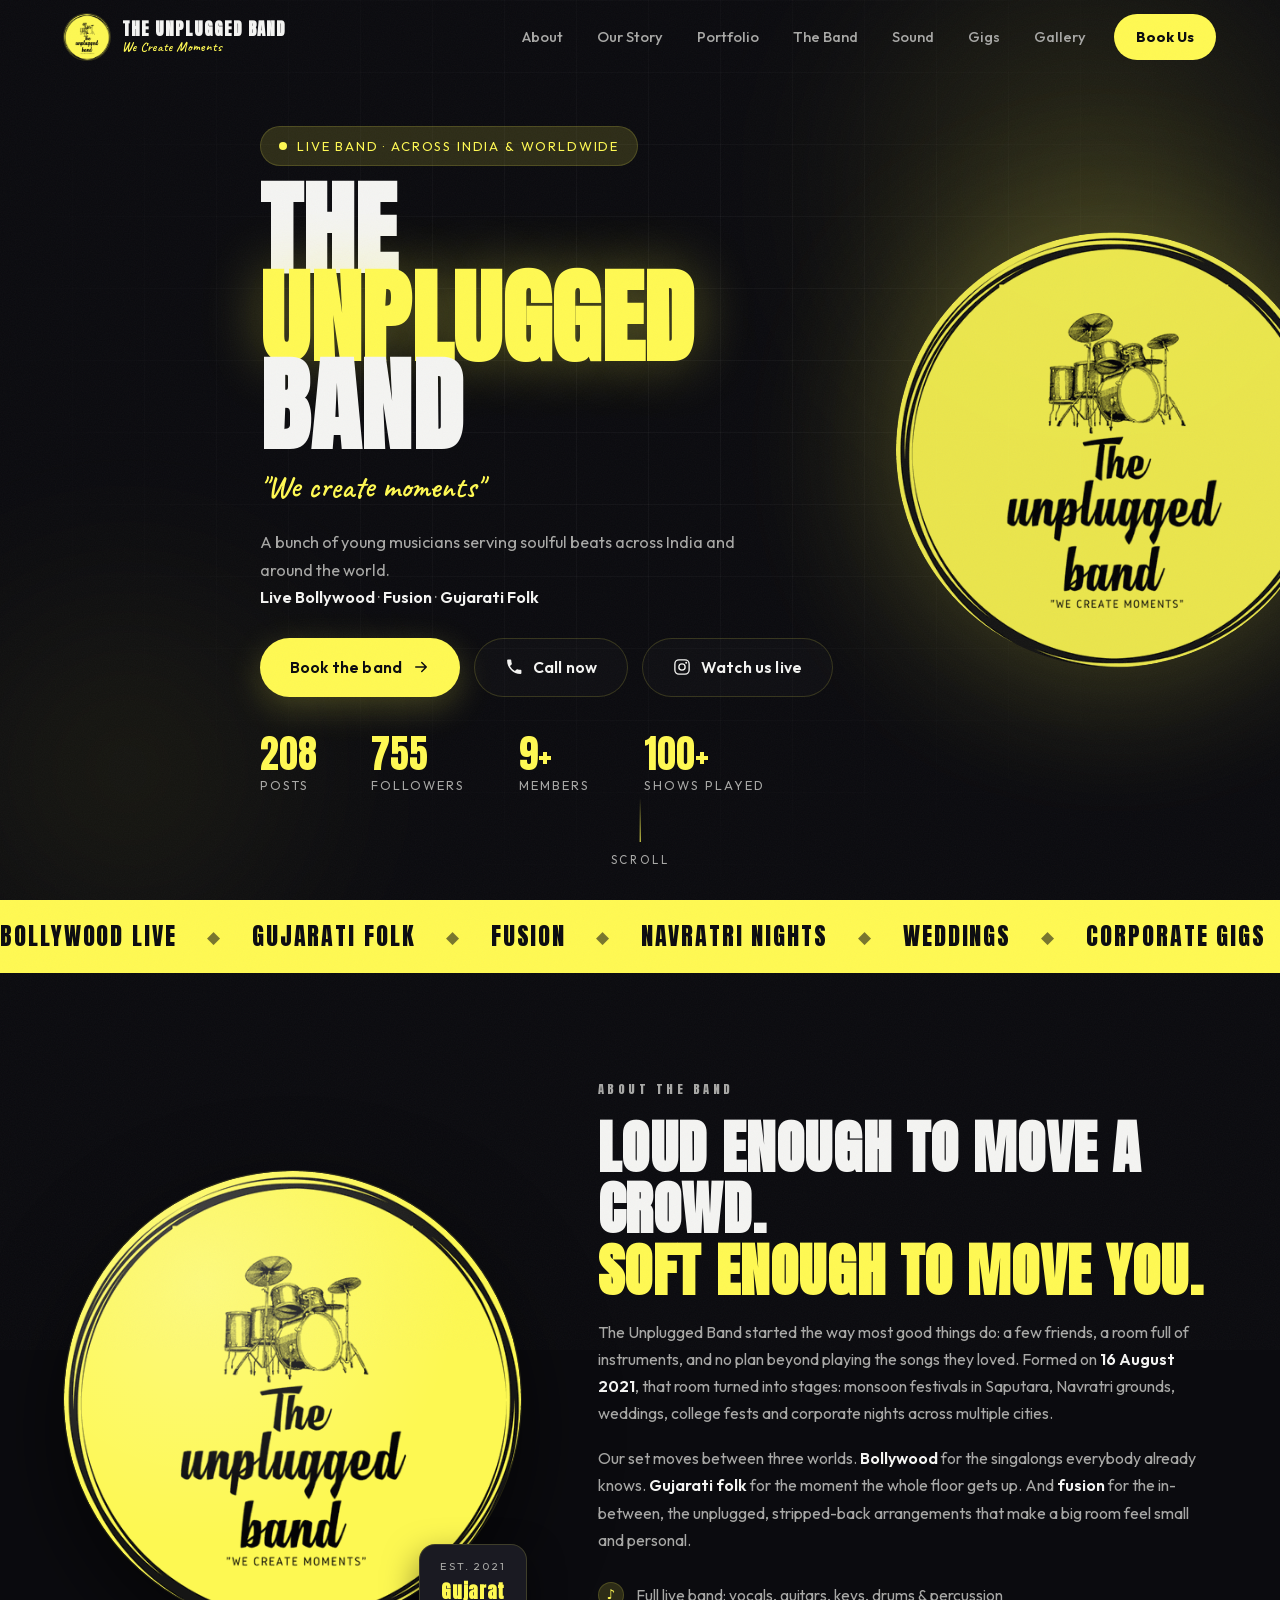
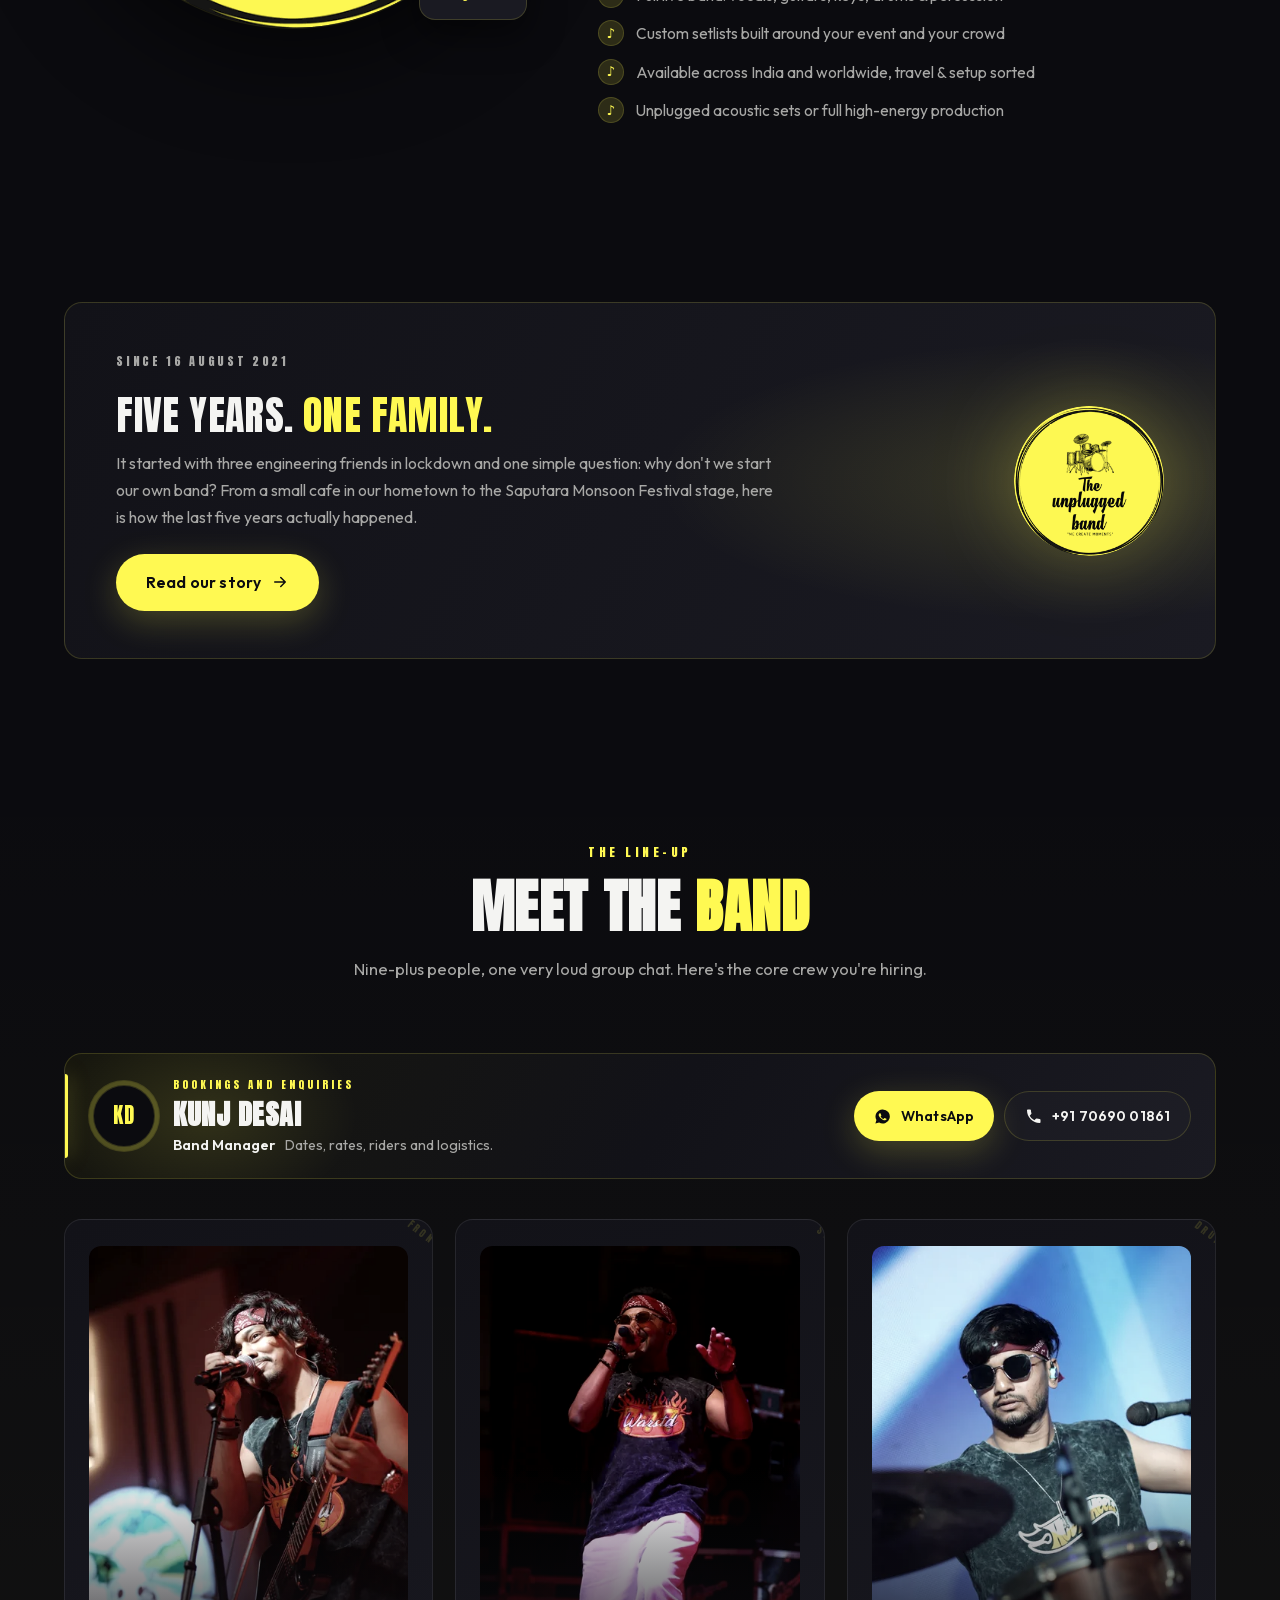
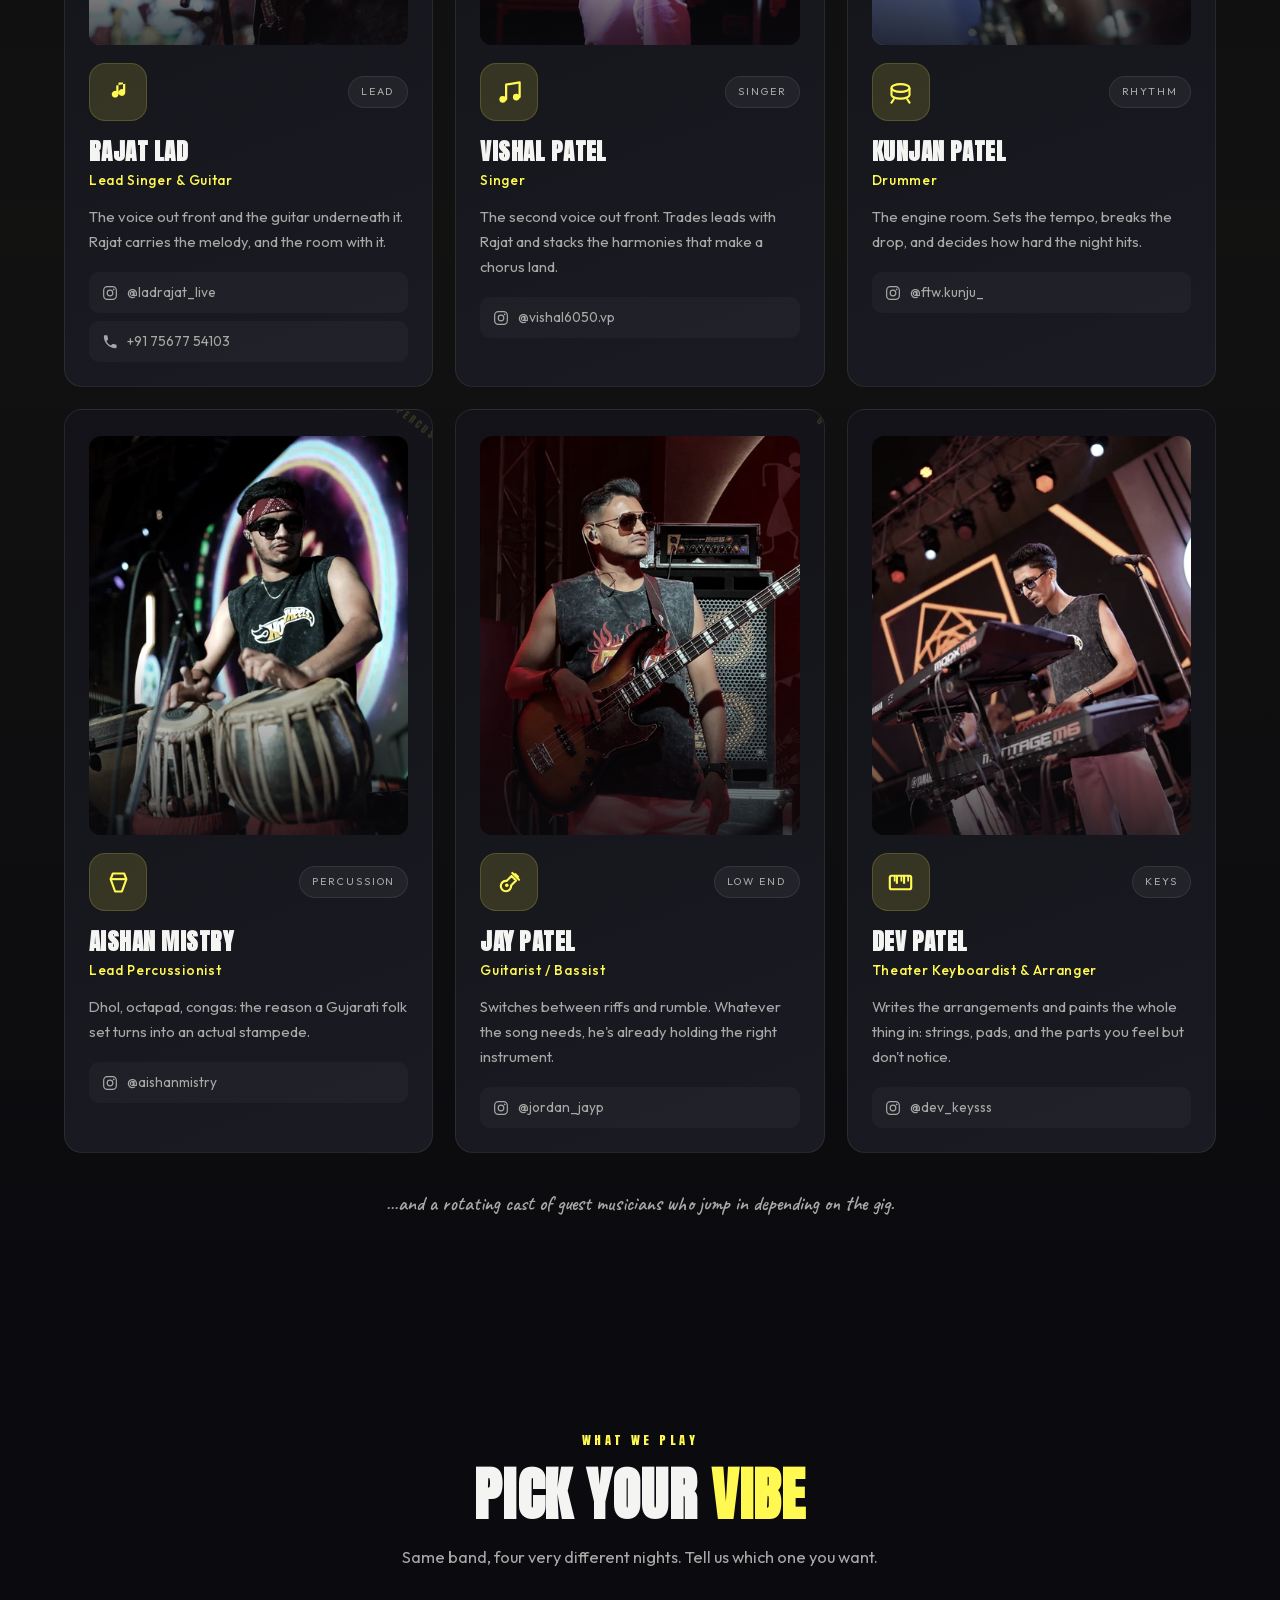
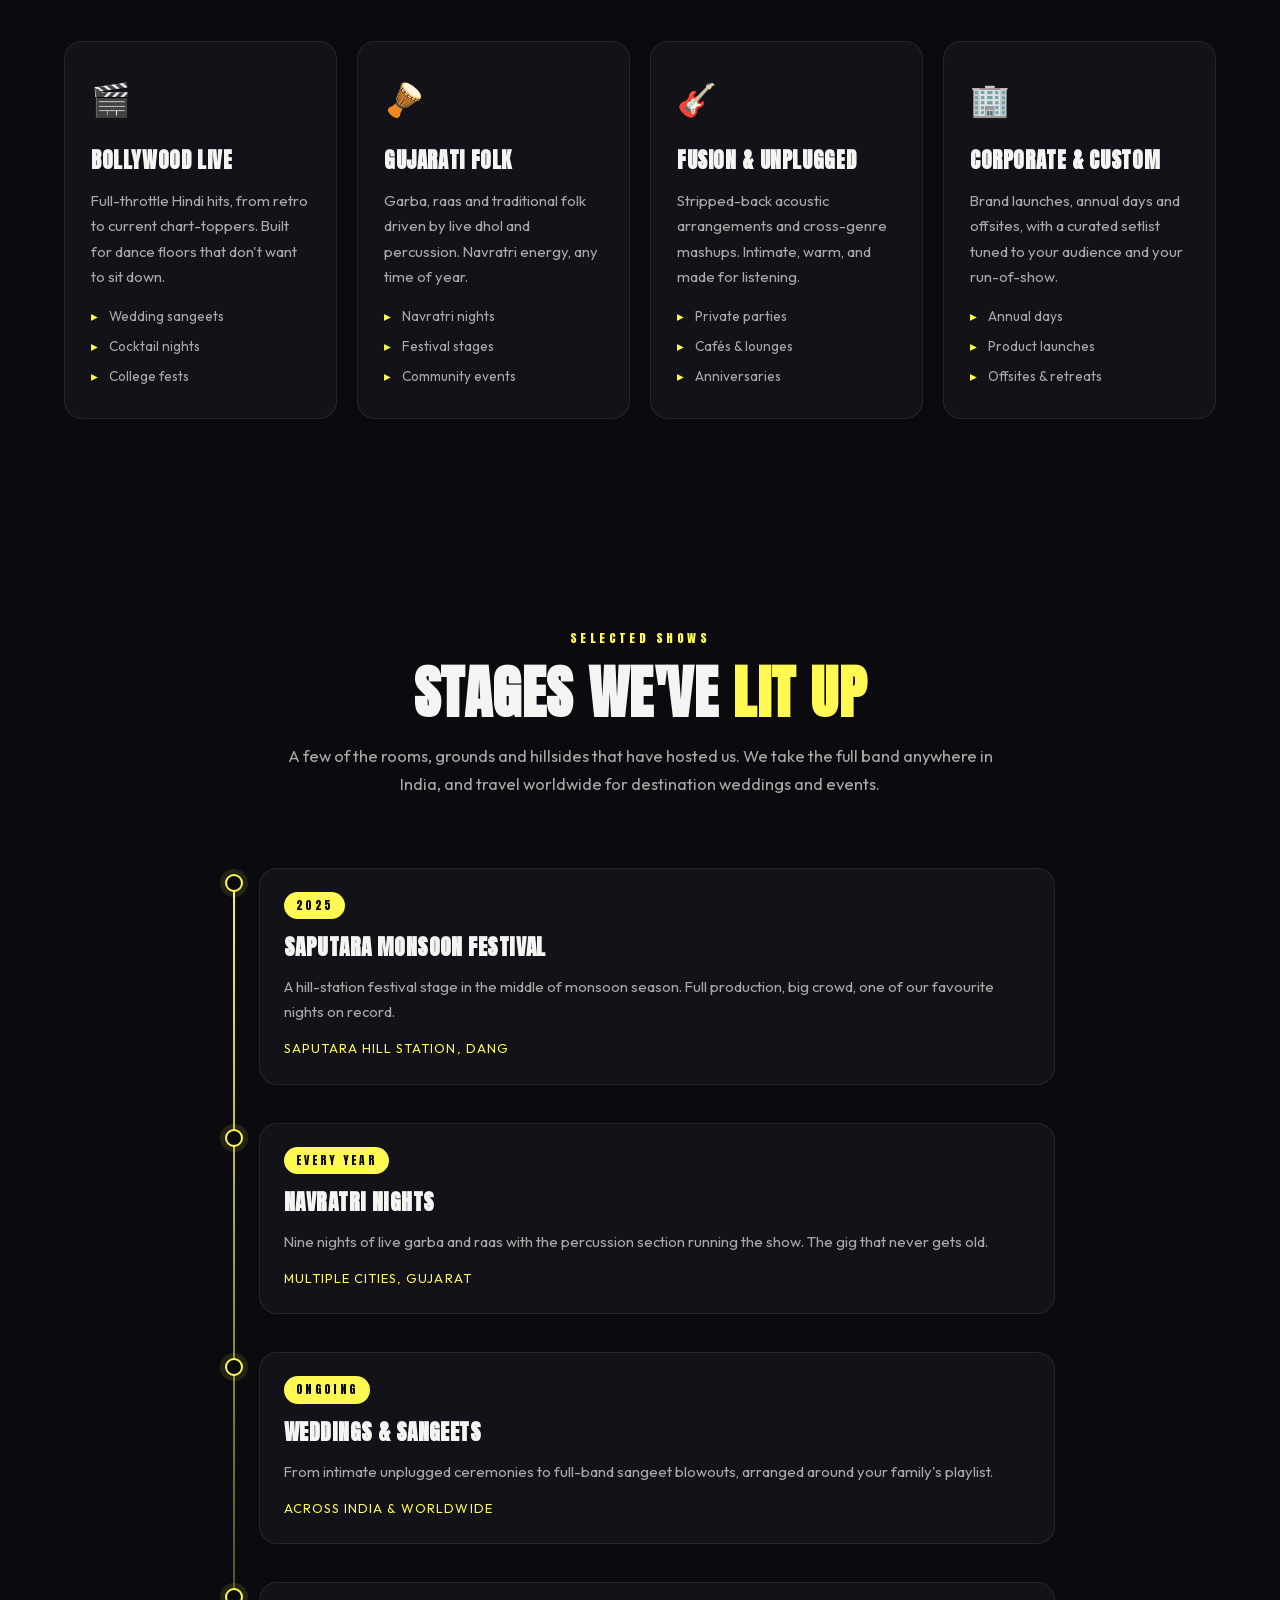
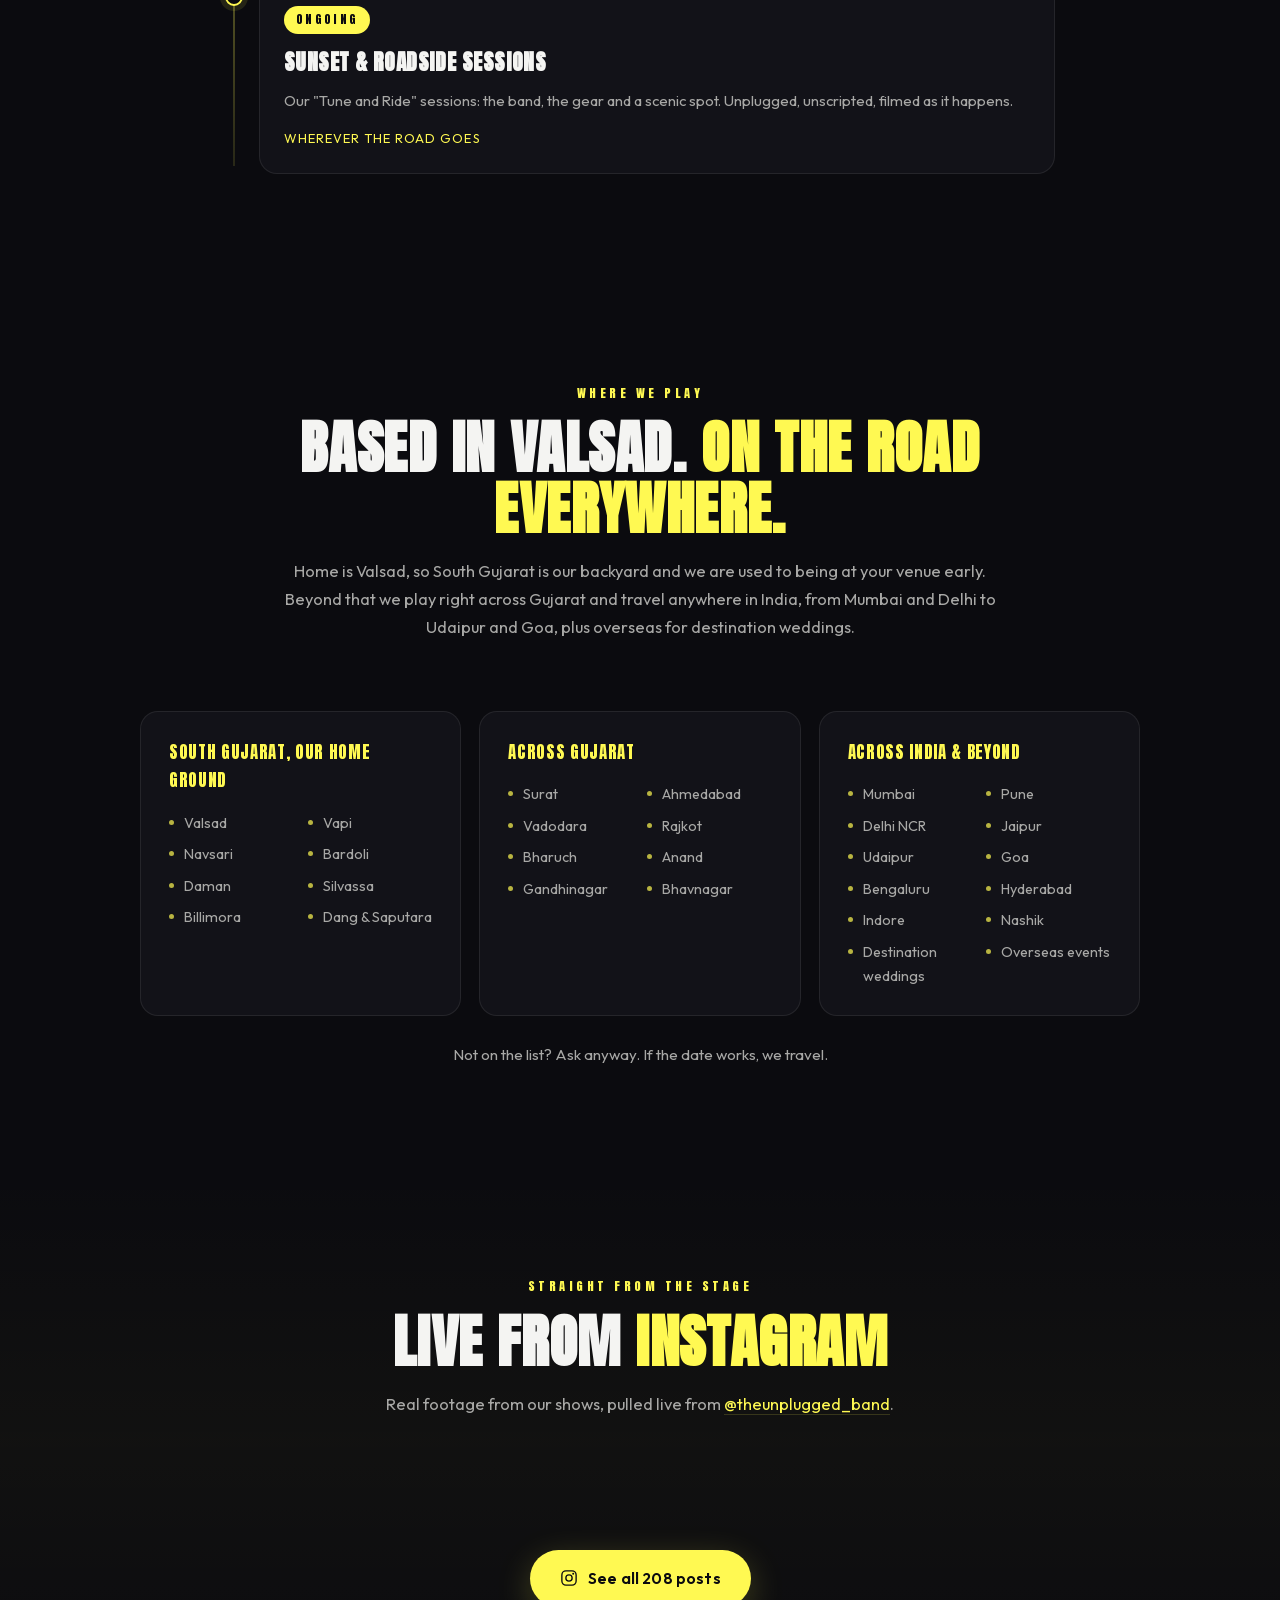
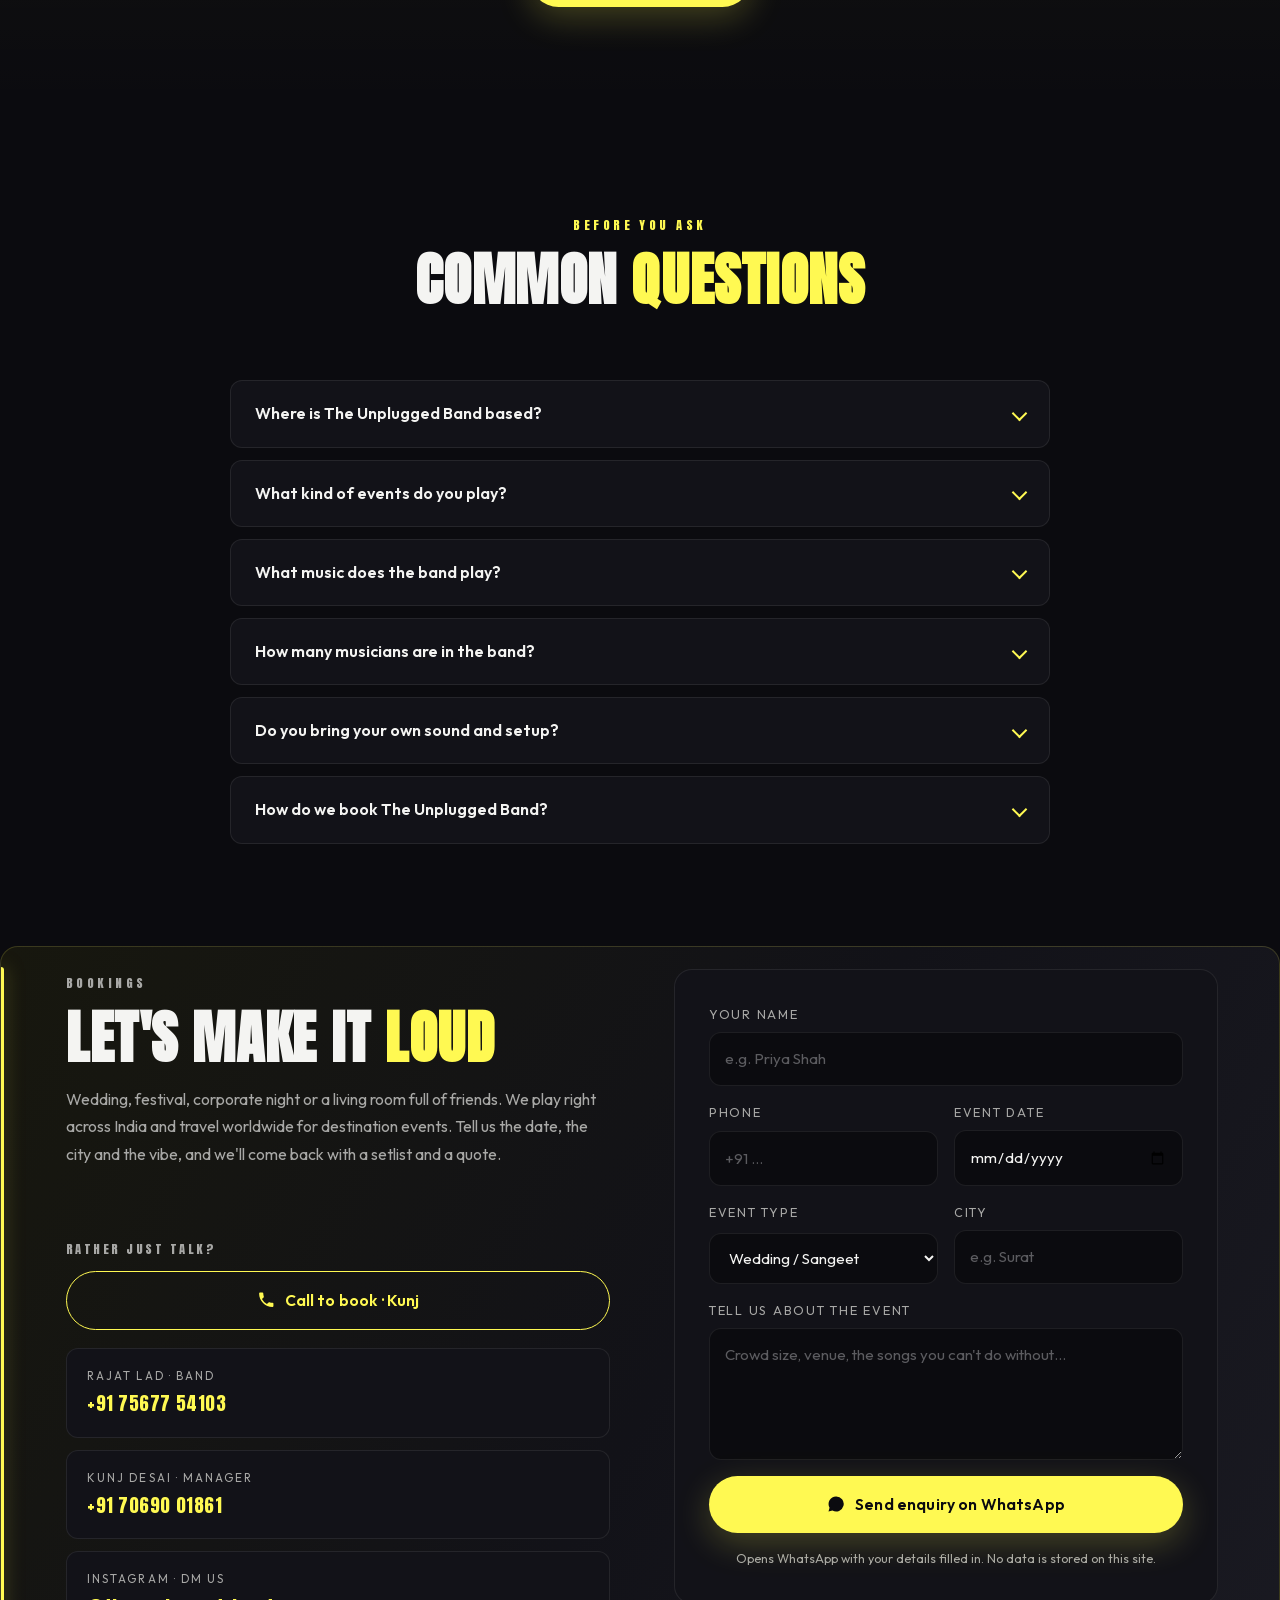
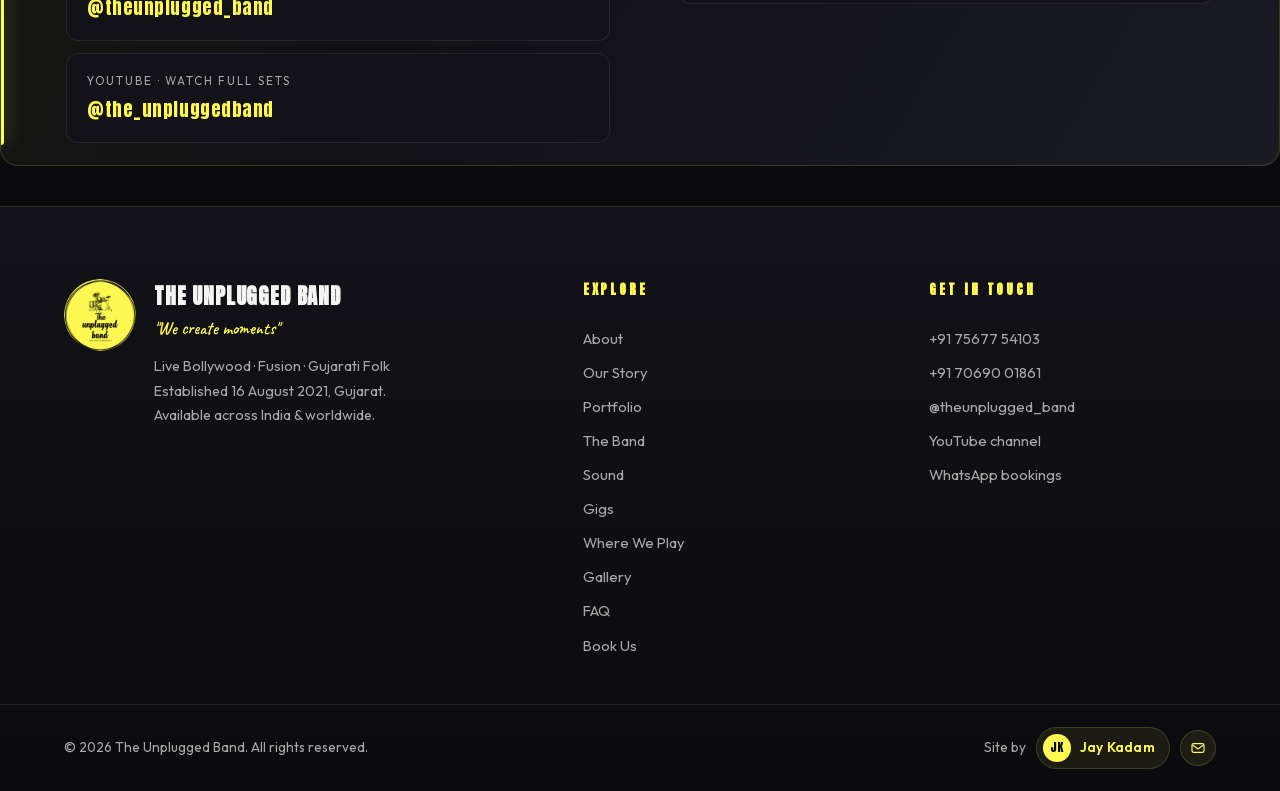
==== commit 68222dc3: "Turn the footer email into an icon button The address text beside the credit pill is replaced by a r" ====
--- a/index.html
+++ b/index.html
@@ -32,7 +32,7 @@
 
 <link rel="preload" href="/assets/fonts/anton-400-latin.woff2" as="font" type="font/woff2" crossorigin />
 <link rel="preload" href="/assets/fonts/outfit-400-latin.woff2" as="font" type="font/woff2" crossorigin />
-<link rel="stylesheet" href="/css/style.css?v=20260926c" />
+<link rel="stylesheet" href="/css/style.css?v=20260926d" />
 
 <script type="application/ld+json">
 {
@@ -865,7 +865,9 @@
           <span class="footer__dev-mark" aria-hidden="true">JK</span>
           <strong>Jay Kadam</strong>
         </a>
-        <a class="footer__mail" href="mailto:jay@kadamlabs.com">jay@kadamlabs.com</a>
+        <a class="footer__mail" href="mailto:jay@kadamlabs.com" aria-label="Email Jay Kadam" title="jay@kadamlabs.com">
+          <svg viewBox="0 0 24 24" width="16" height="16" aria-hidden="true"><rect x="3" y="5.5" width="18" height="13" rx="2.5" fill="none" stroke="currentColor" stroke-width="1.8"/><path d="M4.5 8l7.5 5.4L19.5 8" fill="none" stroke="currentColor" stroke-width="1.8" stroke-linecap="round" stroke-linejoin="round"/></svg>
+        </a>
       </p>
     </div>
   </div>
@@ -876,7 +878,7 @@
 </button>
 
 <script async src="https://www.instagram.com/embed.js"></script>
-<script src="/js/instagram.js?v=20260926c" defer></script>
-<script src="/js/main.js?v=20260926c"></script>
+<script src="/js/instagram.js?v=20260926d" defer></script>
+<script src="/js/main.js?v=20260926d"></script>
 </body>
 </html>
--- a/css/style.css
+++ b/css/style.css
@@ -903,8 +903,12 @@
 }
 .footer__copy { color: var(--text-dim); font-size: 0.85rem; }
 .footer__credit { display: flex; align-items: center; flex-wrap: wrap; gap: 10px; font-size: 0.85rem; }
-.footer__mail { color: var(--text-dim); font-size: 0.82rem; letter-spacing: 0.01em; transition: color 0.25s; }
-.footer__mail:hover { color: var(--yellow); }
+.footer__mail {
+  display: inline-grid; place-items: center; width: 36px; height: 36px; border-radius: 50%;
+  color: var(--yellow); background: rgba(255, 249, 82, 0.07); border: 1px solid var(--line);
+  transition: background 0.25s, color 0.25s, border-color 0.25s, transform 0.3s var(--ease);
+}
+.footer__mail:hover { background: var(--yellow); color: var(--ink); border-color: var(--yellow); transform: translateY(-2px); }
 .footer__credit-label { color: var(--text-dim); }
 .footer__dev {
   display: inline-flex; align-items: center; gap: 9px;
